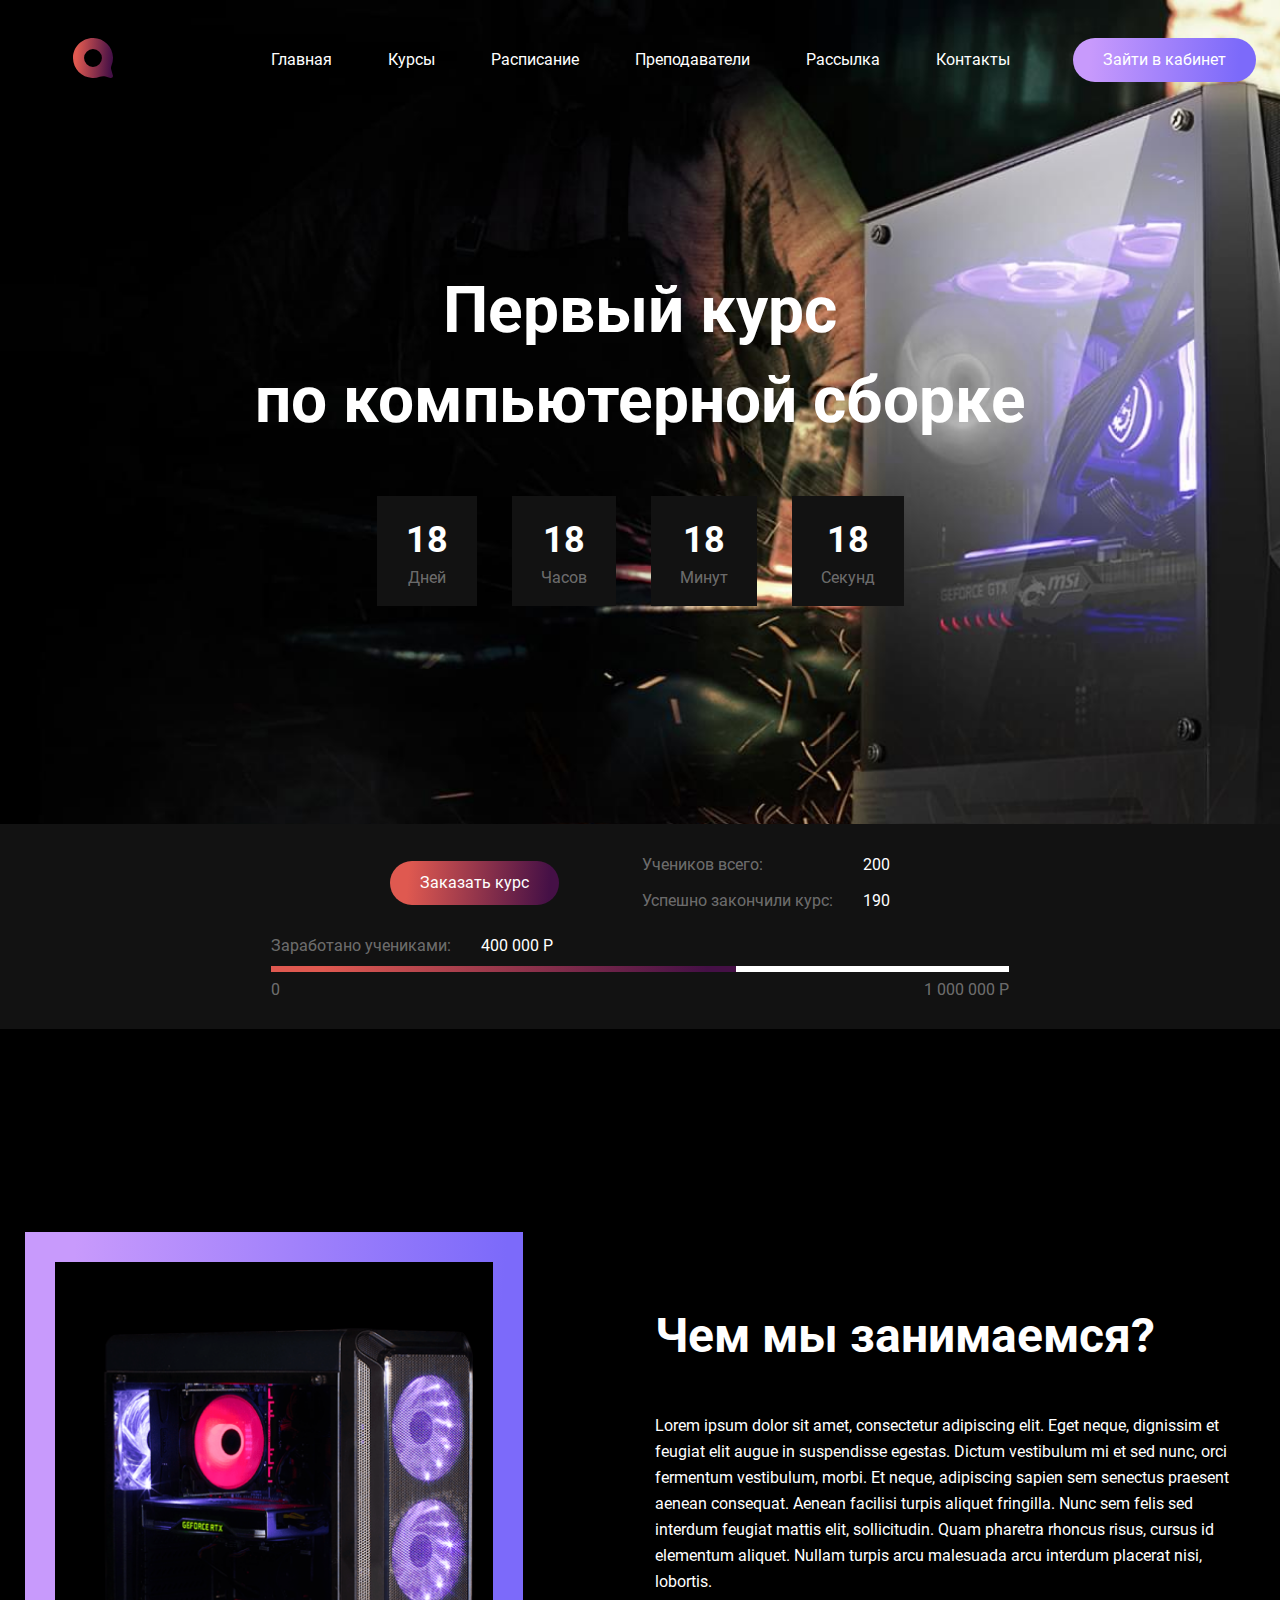
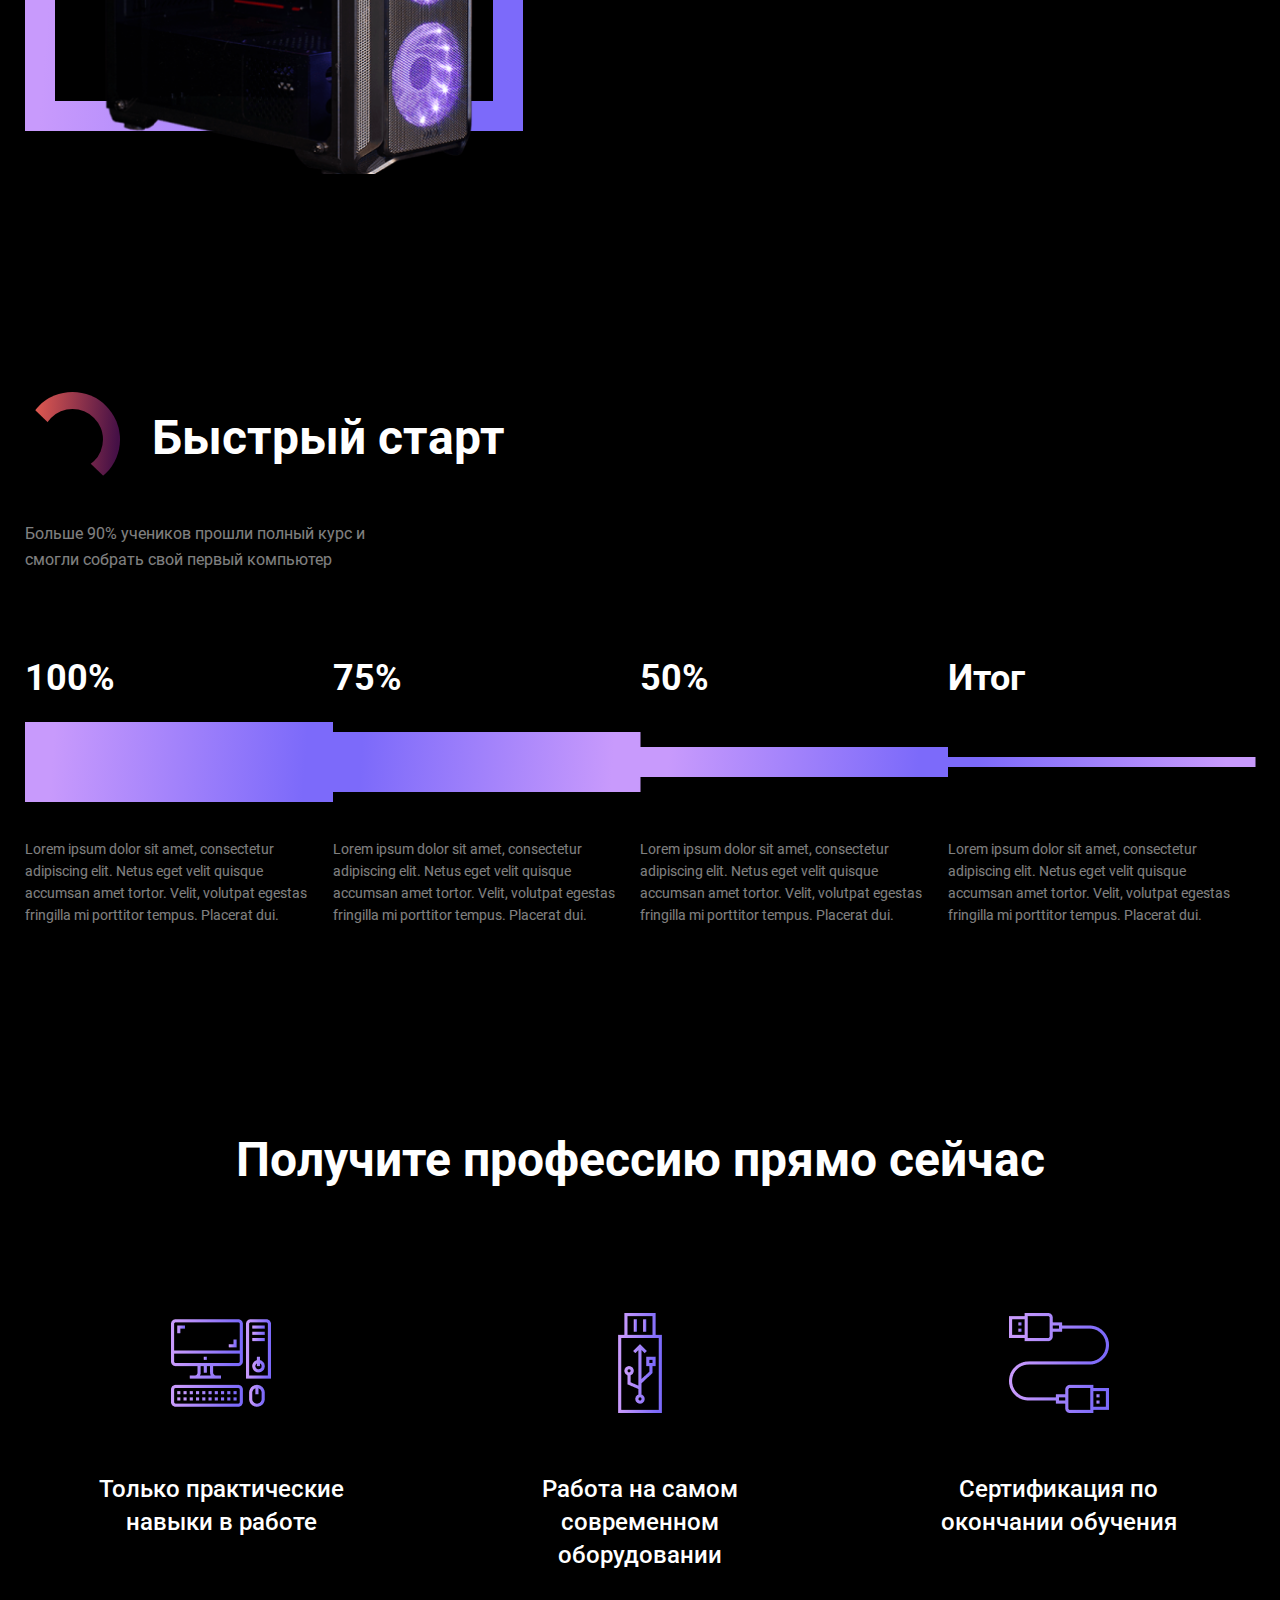
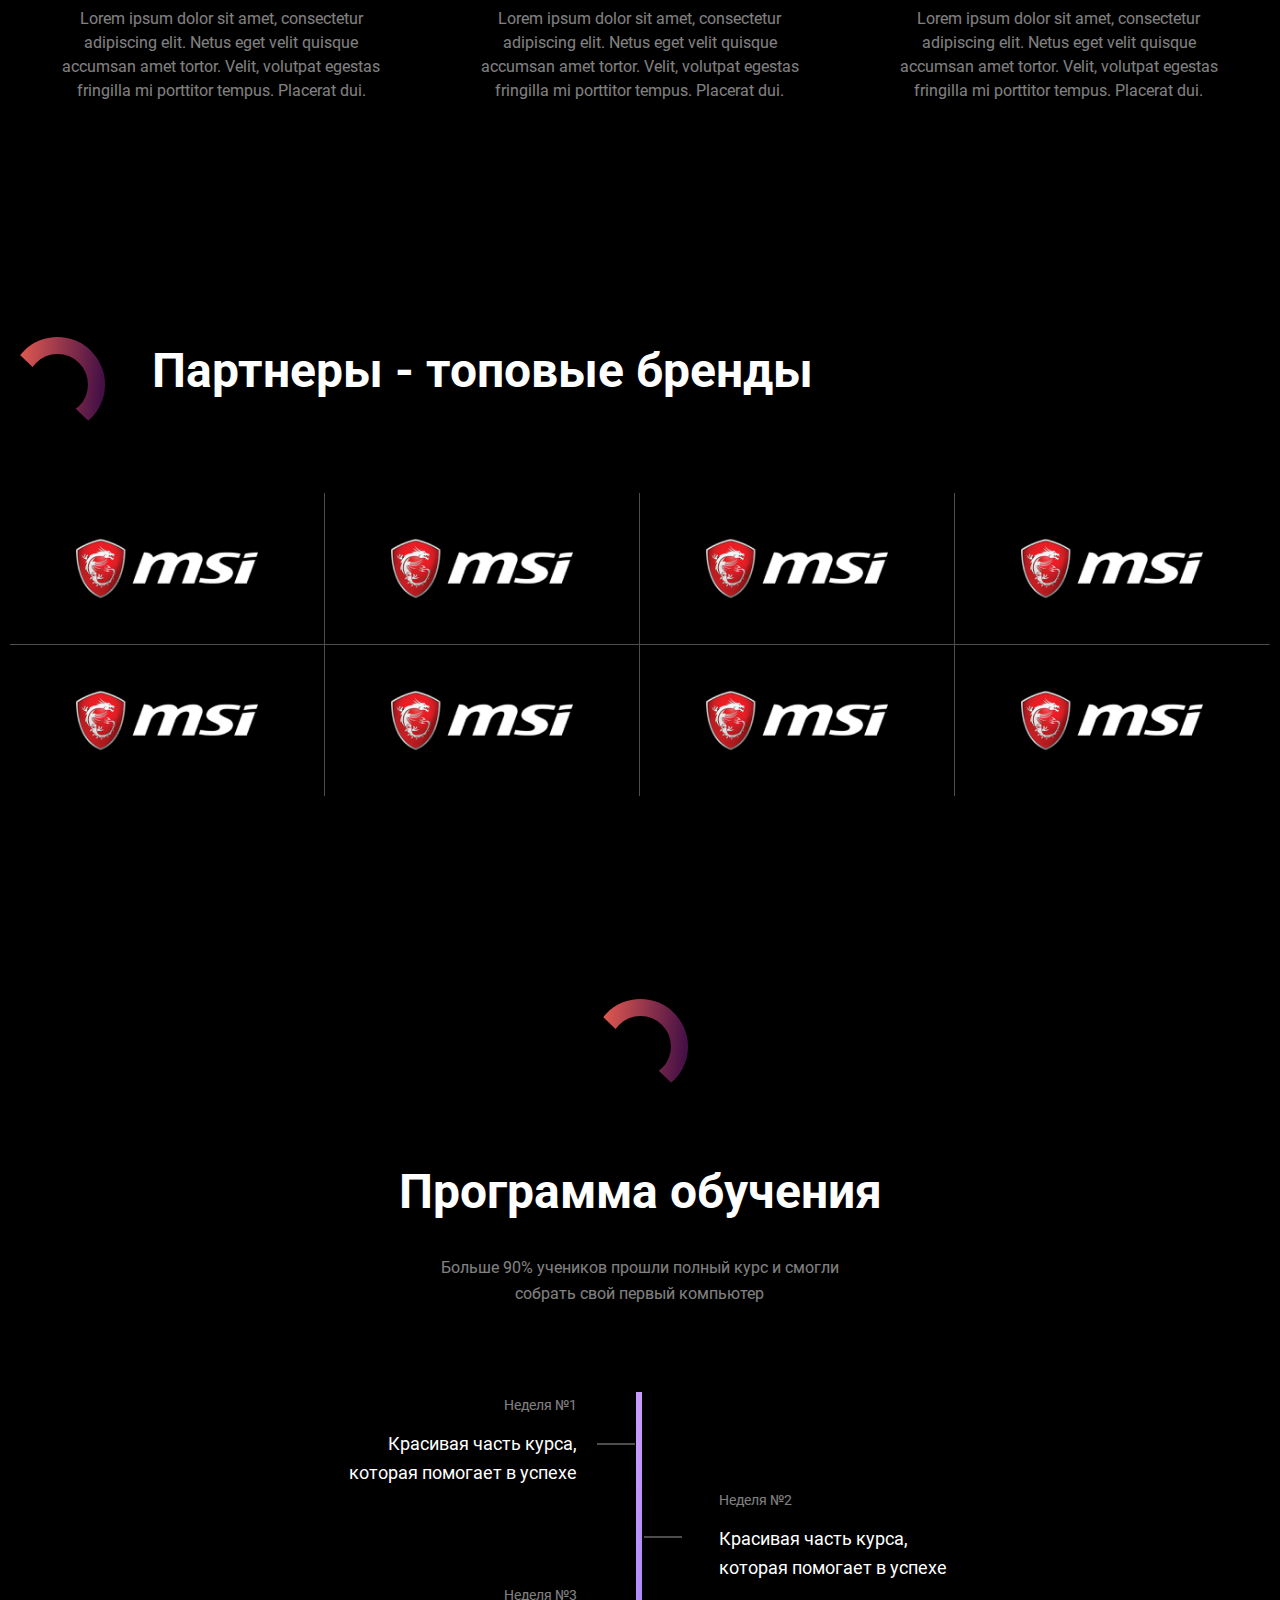
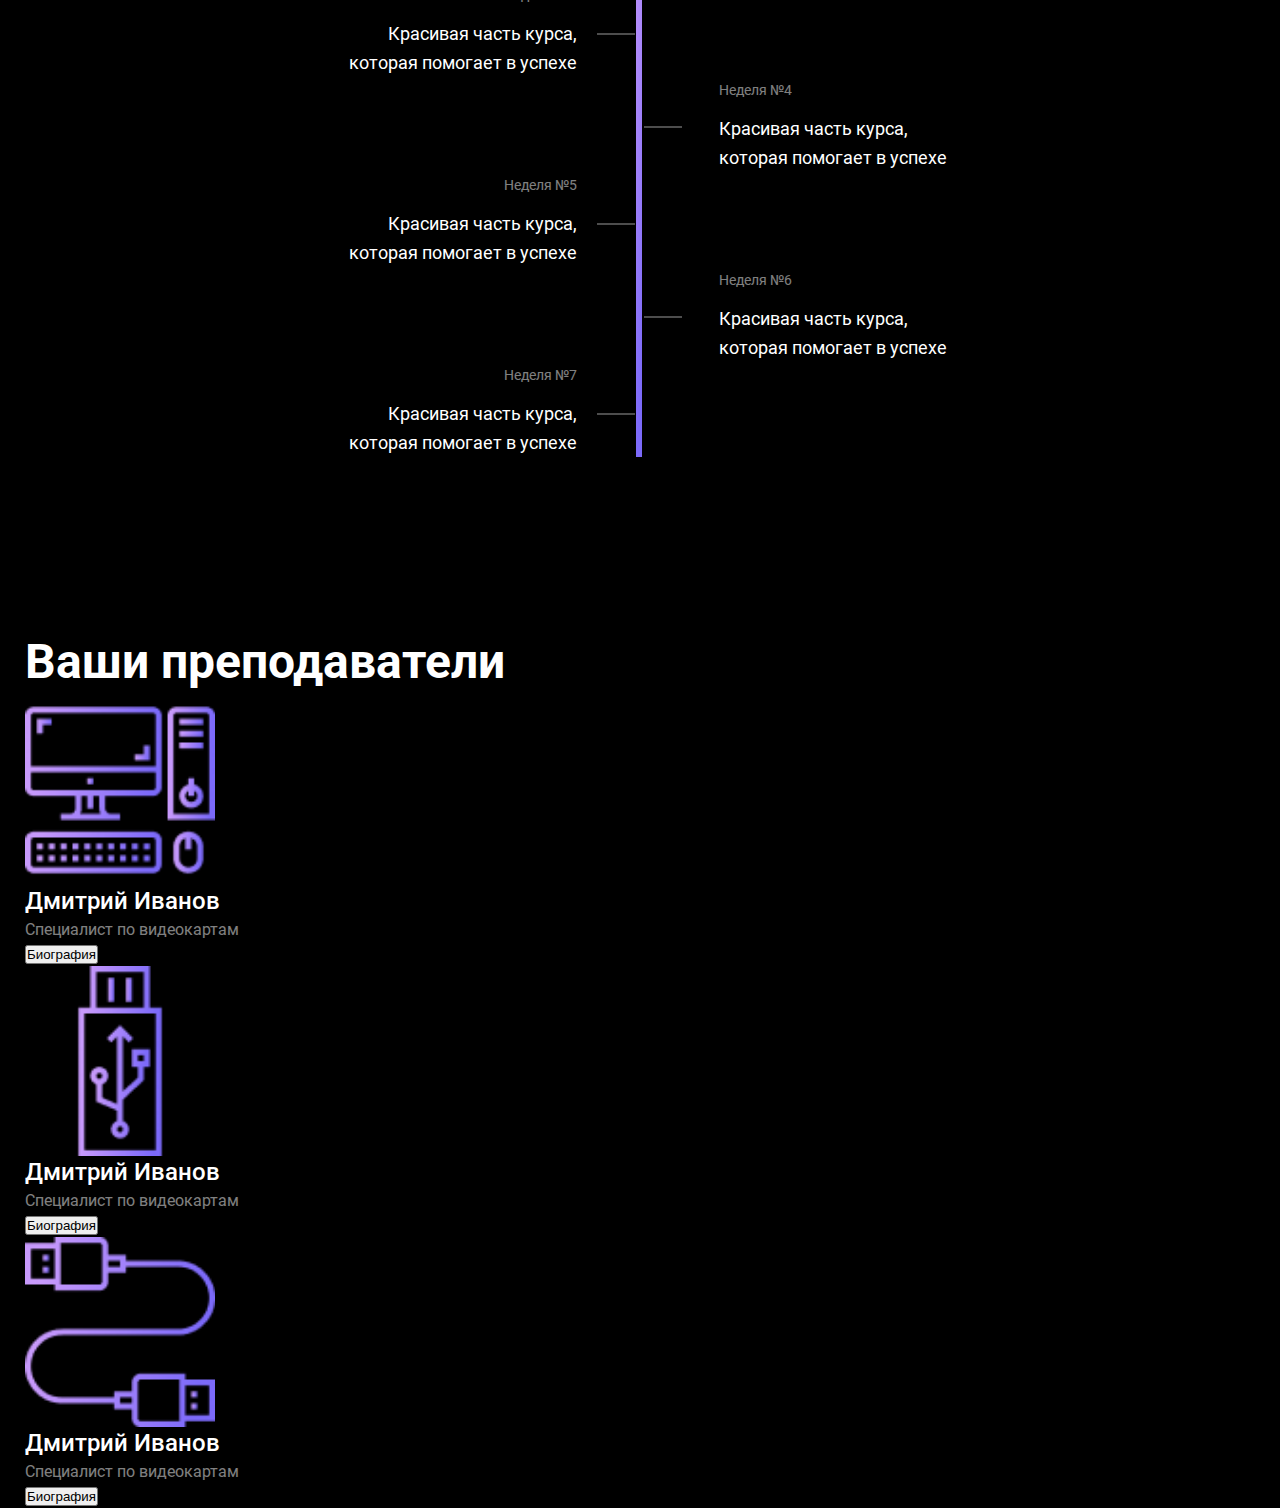
==== docs/index.html @ 4dfddf81 "training" ====
<!DOCTYPE html>
<html lang="ru">
  <head>
    <meta charset="UTF-8" />
    <meta name="viewport" content="width=device-width, initial-scale=1.0" />
    <title>Document</title>
    <link rel="preconnect" href="https://fonts.googleapis.com" />
    <link rel="preconnect" href="https://fonts.gstatic.com" crossorigin />
    <link
      href="https://fonts.googleapis.com/css2?family=Roboto:wght@400;500;700&display=swap"
      rel="stylesheet"
    />
    <link rel="stylesheet" href="css/main.css" />
  </head>

  <body class="body js-body">
    <section class="section">
      <!-- <img class="pp" src="img/desktop.jpg" alt=""> -->
      <style>
        .pp{
          position: absolute;
          top: 0;
          left: 50%;
          z-index: 999;
          transform: translateX(-50%);
          opacity: .6;
          pointer-events: none;
        }
      </style>
      <header class="header">
        <div class="header__container container">
          <div class="header__top">
            <a href="#" class="header__logo logo">
              <img
                width="40"
                height="40"
                src="img/logo-header.svg"
                alt="logo"
                class="logo__img"
              />
            </a>
            <nav class="nav header__nav js-nav">
              <ul class="nav__list nav__list--column">
                <li class="nav__item">
                  <a href="#" class="nav__link">Главная</a>
                </li>
                <li class="nav__item">
                  <a href="#" class="nav__link">Курсы</a>
                </li>
                <li class="nav__item">
                  <a href="#" class="nav__link">Расписание</a>
                </li>
                <li class="nav__item">
                  <a href="#" class="nav__link">Преподаватели</a>
                </li>
                <li class="nav__item">
                  <a href="#" class="nav__link">Рассылка</a>
                </li>
                <li class="nav__item">
                  <a href="#" class="nav__link">Контакты</a>
                </li>
              </ul>
            </nav>
            <button type="button" class="button__top-btn btn btn--primary btn--medium">Зайти в кабинет</button>

            <button type="button" aria-label="close" class="burger header__burger js-burger">
              <span class="burger__line"></span>
              <span class="burger__line"></span>
              <span class="burger__line"></span>
            </button>
          </div>
          <div class="header__hero">
            <h1 class="header__h1 h1 h1--reponsive">Первый курс</br> по компьютерной сборке</h1>
            <div class="header__timer timer">
              <div class="timer__item">
                <div class="timer__number">18</div>
                <div class="timer__time">Дней</div>
              </div>
              <div class="timer__item">
                <div class="timer__number">18</div>
                <div class="timer__time">Часов</div>
              </div>
              <div class="timer__item">
                <div class="timer__number">18</div>
                <div class="timer__time">Минут</div>
              </div>
              <div class="timer__item">
                <div class="timer__number">18</div>
                <div class="timer__time">Секунд</div>
              </div>
            </div>
          </div>
        </div>
        <div class="header__bottom">
          <div class="header__bottom-container container">
            <button type="button" class="header__bottom-btn btn btn--brand btn--medium">Заказать курс</button>
            <div class="header__desc-list">
              <div class="header__desc-item desc">
                Учеников всего:
                <div class="header__desc-num desc">200</div>
              </div>
              <div class="header__desc-item desc">
                Успешно закончили курс:
                <div class="header__desc-num desc">190</div>
              </div>
            </div>
            <div class="header__progress progress">
              <div class="header__desc-item header__desc-item--progress desc">
                Заработано учениками:
                <div class="header__desc-num desc">400 000 Р</div>
              </div>
              <div class="progress__line">
                <div style="width: 63%;" class="progress__line-active"></div>
              </div>
              <div class="header__desc-list header__desc-list--row">
                <div class="header__desc-item desc">0</div>
                <div class="header__desc-item desc">1 000 000 Р</div>
              </div>
            </div>
          </div>
        </div>
      </header>
      <section class="doing">
        <div class="doing__container container">
          <div class="doing__right frame">
            <img width="446" height="446" src="img/block.png" alt="block" class="doing__img"/>
          </div>
          <div class="doing__left">
            <h2 class="doing__h2 h2 h2--reponsive">
              Чем мы занимаемся?
            </h2>
            <p class="doing__desc desc">
              Lorem ipsum dolor sit amet, consectetur adipiscing elit. Eget neque, dignissim et feugiat elit augue in suspendisse egestas. Dictum vestibulum mi et sed nunc, orci fermentum vestibulum, morbi. Et neque, adipiscing sapien sem senectus praesent aenean consequat. Aenean facilisi turpis aliquet fringilla. Nunc sem felis sed interdum feugiat mattis elit, sollicitudin. Quam pharetra rhoncus risus, cursus id elementum aliquet. Nullam turpis arcu malesuada arcu interdum placerat nisi, lobortis. 
            </p>
          </div>
        </div>
      </section>
    
      <section class="result">
        <div class="result__container container">
          <div class="result__top">
            <div class="result__fast">
              <div class="result__round loading">
                <div class="loading__line-active"></div>
              </div>
              <h2 class="result__h2 h2 h2--reponsive">Быстрый старт</h2>
            </div>
            <p class="result__text desc desc--transparent">Больше 90% учеников прошли полный курс и смогли собрать свой первый компьютер</p>
          </div>
          <div class="result__bottom">
            <div class="result__numbers">
              <div class="result__number">100%</div>
              <div class="result__number">75%</div>
              <div class="result__number">50%</div>
              <div class="result__number">Итог</div>
            </div>
            <div class="result__lines ">
              <div class="result__line graph"></div>
              <div class="result__line graph graph--lg"></div>
              <div class="result__line graph graph--md"></div>
              <div class="result__line graph graph--sm"></div>
            </div>
            <div class="result__descs">
              <div class="result__desc desc--sm-fz">Lorem ipsum dolor sit amet, consectetur adipiscing elit. Netus eget velit quisque accumsan amet tortor. Velit, volutpat egestas fringilla mi porttitor tempus. Placerat dui.</div>
              <div class="result__desc desc--sm-fz">Lorem ipsum dolor sit amet, consectetur adipiscing elit. Netus eget velit quisque accumsan amet tortor. Velit, volutpat egestas fringilla mi porttitor tempus. Placerat dui.</div>
              <div class="result__desc desc--sm-fz">Lorem ipsum dolor sit amet, consectetur adipiscing elit. Netus eget velit quisque accumsan amet tortor. Velit, volutpat egestas fringilla mi porttitor tempus. Placerat dui.</div>
              <div class="result__desc desc--sm-fz">Lorem ipsum dolor sit amet, consectetur adipiscing elit. Netus eget velit quisque accumsan amet tortor. Velit, volutpat egestas fringilla mi porttitor tempus. Placerat dui.</div>
            </div>
          </div>
        </div>
      </section> 
      <section class="profession">
        <div class="profession__container container">
          <h2 class="profession__h2 h2  h2--reponsive"> Получите профессию прямо сейчас</h2>
          <div class="profession__info">
            <div class="profession__item">
              <div class="profession__icon"><img width="100" height="100" src="img/computer.png" alt="computer" class="profession__img"></div>
              <div class="profession__subtitle subtitle">Только практические
                навыки в работе</div>
              <p class="profession__descr descr desc--transparent">Lorem ipsum dolor sit amet, consectetur adipiscing elit. Netus eget velit quisque accumsan amet tortor. Velit, volutpat egestas fringilla mi porttitor tempus. Placerat dui.</p>
            </div>
            <div class="profession__item">
              <div class="profession__icon"><img width="100" height="100" src="img/flash-card.png" alt="flash-card" class="profession__img"></div>
              <div class="profession__subtitle subtitle">Работа на самом
                современном оборудовании</div>
              <p class="profession__descr descr desc--transparent">Lorem ipsum dolor sit amet, consectetur adipiscing elit. Netus eget velit quisque accumsan amet tortor. Velit, volutpat egestas fringilla mi porttitor tempus. Placerat dui.</p>
            </div>
            <div class="profession__item">
              <div class="profession__icon"><img width="100" height="100" src="img/usb.png" alt="usb" class="profession__img"></div>
              <div class="profession__subtitle subtitle">Сертификация
                по окончании обучения</div>
              <p class="profession__descr descr desc--transparent">Lorem ipsum dolor sit amet, consectetur adipiscing elit. Netus eget velit quisque accumsan amet tortor. Velit, volutpat egestas fringilla mi porttitor tempus. Placerat dui.</p>
            </div>
          </div>
        </div>
      </section>
      <section class="partners">
        <div class="partners__container container">
          <div class="partners__top">
            <div class="partners__round loading">
              <div class="loading__line-active"></div>
            </div>
            <h2 class="partners__h2 h2 h2--reponsive">Партнеры - топовые бренды</h2>
          </div>
          <ol class="partners__list">
            <li class="partners__item">
              <a href="#"><img width="198" height="93" src="img/partner.png" alt="partner" class="partners__img"></a>
            </li>
            <li class="partners__item">
              <a href="#"><img width="198" height="93" src="img/partner.png" alt="partner" class="partners__img"></a>
            </li>
            <li class="partners__item">
              <a href="#"><img width="198" height="93" src="img/partner.png" alt="partner" class="partners__img"></a>
            </li>
            <li class="partners__item">
              <a href="#"><img width="198" height="93" src="img/partner.png" alt="partner" class="partners__img"></a>
            </li>
            <li class="partners__item">
              <a href="#"><img width="198" height="93" src="img/partner.png" alt="partner" class="partners__img"></a>
            </li>
            <li class="partners__item">
              <a href="#"><img width="198" height="93" src="img/partner.png" alt="partner" class="partners__img"></a>
            </li>
            <li class="partners__item">
              <a href="#"><img width="198" height="93" src="img/partner.png" alt="partner" class="partners__img"></a>
            </li>
            <li class="partners__item">
              <a href="#"><img width="198" height="93" src="img/partner.png" alt="partner" class="partners__img"></a>
            </li>
          </ol>
        </div>
      </section>
      <section class="training">
        <div class="training__container container">
          <div class="training__top">
            <div class="result__round loading">
              <div class="loading__line-active"></div>
            </div>
            <h2 class="training__h2 h2 h2--reponsive">Программа обучения</h2>
            <p class="training__desc desc desc--transparent">Больше 90% учеников прошли полный курс и смогли собрать свой первый компьютер</p>
          </div>
          <ul class="training__list">
            <li class="training__item">
              <div class="training__info">
                <h3 class="training__week desc--sm-fz">Неделя №1</h3>
                <p  class="training__text desc--lg-fz">Красивая часть курса, которая помогает в успехе</p>
              </div>
            </li>
            <li class="training__item">
              <div class="training__info">
                <h3 class="training__week desc--sm-fz">Неделя №2</h3>
                <p  class="training__text desc--lg-fz">Красивая часть курса, которая помогает в успехе</p>
              </div>
            </li>
            <li class="training__item">
              <div class="training__info">
                <h3 class="training__week desc--sm-fz">Неделя №3</h3>
                <p  class="training__text desc--lg-fz">Красивая часть курса, которая помогает в успехе</p>
              </div>
            </li>
            <li class="training__item">
              <div class="training__info">
                <h3 class="training__week desc--sm-fz">Неделя №4</h3>
                <p  class="training__text desc--lg-fz">Красивая часть курса, которая помогает в успехе</p>
              </div>
            </li>
            <li class="training__item">
              <div class="training__info">
                <h3 class="training__week desc--sm-fz">Неделя №5</h3>
                <p  class="training__text desc--lg-fz">Красивая часть курса, которая помогает в успехе</p>
              </div>
            </li>
            <li class="training__item">
              <div class="training__info">
                <h3 class="training__week desc--sm-fz">Неделя №6</h3>
                <p  class="training__text desc--lg-fz ">Красивая часть курса, которая помогает в успехе</p>
              </div>
            </li>
            <li class="training__item">
              <div class="training__info">
                <h3 class="training__week desc--sm-fz">Неделя №7</h3>
                <p  class="training__text desc--lg-fz">Красивая часть курса, которая помогает в успехе</p>
              </div>
            </li>
          </ul>
        </div>
      </section>
      <section class="teachers">
        <div class="teachers__container container">
          <h2 class="teachers__h2 h2  h2--reponsive"> Ваши преподаватели</h2>
          <div class="teachers__info">
            <div class="teachers__item">
              <div class="teachers__icon"><img width="190" height="190" src="img/computer.png" alt="computer" class="teachers__img"></div>
              <div class="teachers__subtitle subtitle">Дмитрий Иванов</div>
              <p class="teachers__descr descr desc--transparent">Специалист по видеокартам</p>
                <button class="teachers__button">Биография</button>
            </div>
            <div class="teachers__item">
              <div class="teachers__icon"><img width="190" height="190" src="img/flash-card.png" alt="flash-card" class="teachers__img"></div>
              <div class="teachers__subtitle subtitle">Дмитрий Иванов</div>
              <p class="teachers__descr descr desc--transparent">Специалист по видеокартам</p>
              <button class="teachers__button">Биография</button>
            </div>
            <div class="teachers__item">
              <div class="teachers__icon"><img width="190" height="190" src="img/usb.png" alt="usb" class="teachers__img"></div>
              <div class="teachers__subtitle subtitle">Дмитрий Иванов</div>
              <p class="teachers__descr descr desc--transparent">Специалист по видеокартам</p>
              <button class="teachers__button">Биография</button>
            </div>
          </div>
        </div>
      </section>
    </section> 
    <script>
        const body = document.querySelector('.js-body');
        const nav = document.querySelector('.js-nav');
        const burger = document.querySelector('.js-burger');

        burger.addEventListener('click', ()=>{  
          burger.classList.toggle('burger--active');
          nav.classList.toggle('header__nav--active');
          body.classList.toggle('body--lock');
        });
      </script>
  </body>
</html>
---- docs/css/main.css ----
*{margin:0;padding:0;box-sizing:border-box}img{vertical-align:top}@font-face{font-family:Roboto;src:url(../fonts/Roboto/Roboto-Regular.ttf) format("truetype")}body{font:400 16px/24px Roboto,Arial,Helvetica,sans-serif;color:#fff;background-color:#000}a{color:#fff;text-decoration:none}.body__lock{overflow:hidden}.body--lock{position:fixed;overflow-y:hidden;top:0;right:0;left:0;bottom:0}.container{max-width:1348px;margin-left:auto;margin-right:auto;padding-left:25px;padding-right:25px}.header__logo{flex-shrink:0;text-decoration:none;position:absolute;top:38px;left:73px;z-index:1}.header{background:url(../img/background.jpg) center center/cover no-repeat;position:relative}.header__container{padding-top:43px;padding-bottom:48px;background-color:none}@media (max-width:1200px){.header__logo{left:24px;top:48px}.header:before{content:"";position:absolute;top:0;left:0;bottom:0;right:0;background-color:#000;z-index:-1;opacity:.3}.header__container{padding-bottom:130px}}@media (max-width:768px){.header__logo{top:30px}.header__container{padding-top:30px;padding-bottom:80px}}@media (max-width:576px){.container{padding-left:16px;padding-right:16px}.header__logo{top:16px;left:16px}.header__container{padding-top:16px}.header__top{margin-bottom:30px}}@media (max-width:1200px){.header__nav{position:fixed;top:0;left:0;right:0;bottom:0;background-color:#161616;z-index:2;transition:transform .2s;transform:translateX(-100%);pointer-events:none;opacity:0;display:flex;align-items:center;justify-content:center;padding-top:110px;overflow-y:auto}.header__nav--active{transform:translateX(0);opacity:1;pointer-events:auto}}.header__top{display:flex;justify-content:space-between;align-items:center}.header__h1{margin-top:189px;margin-bottom:50px;width:60%}@media (max-width:1300px){.header__h1{flex-wrap:wrap;justify-content:center;width:100%;text-align:center}}@media (max-width:1200px){.header__h1{margin-top:73px}}@media (max-width:768px){.header__nav{padding-top:0}.header__h1{width:100%;text-align:center;margin-top:165px}.header__bottom{opacity:.9}}@media (max-width:576px){.header__h1{margin-top:73px;margin-bottom:30px}}.header__bottom{background-color:#121212}.header__bottom-container{display:flex;align-items:center;padding-top:23px;padding-bottom:21px}@media (max-width:1300px){.header__bottom-container{flex-wrap:wrap;justify-content:center;width:100%;text-align:center}}.header__bottom-btn{margin-right:83px}@media (max-width:768px){.header__bottom-container{justify-content:center;padding-top:30px;padding-bottom:30px;flex-direction:column;align-items:flex-start}.header__bottom-btn{margin:0 auto 15px}}.header__desc-item{display:flex;justify-content:space-between;color:rgba(255,255,255,.4);padding-top:5px;padding-bottom:5px}.header__desc-num{margin-left:30px;color:#fff}.header__progress{width:60%;padding-left:80px}@media (max-width:768px){.header__progress{width:70%}}@media (max-width:576px){.header__progress{width:100%}}.header__desc-item--progress{display:flex;justify-content:flex-start;padding-top:14px;padding-bottom:7px}.header__desc-list--row{display:flex;justify-content:space-between;margin-right:0}.header__burger{display:none;z-index:3;position:relative}@media (max-width:1200px){.header__burger{display:block}}.burger{width:25px;height:25px;background-color:transparent;border:0;cursor:pointer;position:relative}.burger__line{position:absolute;width:24px;height:2px;background-color:#fff;top:50%;margin-top:-1px;left:0;transition:transform .2s,opacity .2s}.burger__line:first-child{transform:translateY(-8px)}.burger__line:last-child{transform:translateY(8px)}.burger--active .burger__line:first-child{transform:translateY(0) rotate(45deg)}.burger--active .burger__line:nth-child(2){opacity:0}.burger--active .burger__line:last-child{transform:translateY(0) rotate(-45deg)}.nav{flex-grow:1}.nav__list{display:flex;justify-content:center;list-style-type:none;margin-left:110px}@media (max-width:1300px){.header__progress{padding-left:0}.nav__list{margin-left:0}}.nav__link{padding-left:28px;padding-right:28px;font:400 16px/34px Roboto,Arial,Helvetica,sans-serif;color:#fff;display:block;position:relative}.nav__link:after{content:" ";position:absolute;left:0;bottom:0;right:0;height:2px;background-color:red;transform:scaleX(0);transform-origin:center center;transition:transform .2s ease-in}.nav__link:hover:after{transform:scaleX(1);transform-origin:center center}@media (max-width:1200px){.nav__link{font:400 26px/34px Roboto,Arial,Helvetica,sans-serif}.nav__list--column{display:flex;flex-direction:column;align-items:center}.nav__list--column .nav__link{padding-top:20px;padding-bottom:20px}}.button__top-btn{z-index:3;flex-shrink:0;position:absolute;top:38px;right:72px}@media (max-width:1400px){.button__top-btn{right:24px}}@media (max-width:1200px){.button__top-btn{position:relative;margin-left:auto;margin-right:auto;right:0;top:0;left:25px}}.timer{display:grid;grid-template-columns:repeat(4,1fr);grid-gap:35px;max-width:527px;margin-bottom:170px}@media (max-width:1300px){.timer{margin:0 auto 170px}}@media (max-width:1024px){.timer{margin-bottom:0}}@media (max-width:820px){.timer{margin:0 auto}}@media (max-width:768px){.timer{max-width:476px;grid-gap:20px}}.timer__item{padding:17px 29px;background-color:#121212;text-align:center}@media (max-width:576px){.nav__list--column .nav__link{margin-bottom:21px;padding:0}.timer{max-width:330px;grid-gap:8px}.timer__item{padding:10px}}.timer__number{font:700 36px/54px Roboto,Arial,Helvetica,sans-serif}@media (max-width:768px){.timer__number{font:700 26px/39px Roboto,Arial,Helvetica,sans-serif}.doing__right{max-width:400px}}.timer__time{font:400 16px/22px Roboto,Arial,Helvetica,sans-serif;color:rgba(255,255,255,.4)}.progress__line{height:6px;position:relative;background-color:#fff}.progress__line-active{position:absolute;top:0;left:0;bottom:0;background:linear-gradient(94.78deg,#df5950 11.19%,#451046 93.72%)}.doing__container{padding-top:203px;padding-bottom:193px;display:grid;grid-template-columns:repeat(2,1fr);grid-gap:30px}@media (max-width:1024px){.doing__container{grid-template-columns:repeat(1,1fr);padding-top:30px;padding-bottom:60px}.doing__right{order:1;margin:0 auto}}.doing__img{width:auto;object-fit:cover;position:absolute;top:96px;left:38px;display:block;z-index:1}@media (max-width:576px){.doing__container{padding-bottom:40px}.doing__img{max-width:100%;height:auto;left:0}}.doing__left{margin-top:70px}@media (max-width:1024px){.doing__left{order:-1;margin-top:30px;margin-bottom:50px}}.doing__h2{margin-bottom:44px}.doing__desc{margin-right:15px}@media (max-width:1200px){.doing__img{top:60px}.doing__h2{text-align:center;margin-bottom:20px}.doing__desc{text-align:center;margin-right:0}}.result__container{padding-top:68px;padding-bottom:200px}.result__fast{margin-bottom:34px;display:flex}@media (max-width:1024px){.result__container{padding-top:20px;padding-bottom:80px}.result__fast{justify-content:center;margin-bottom:20px}}.result__h2{padding-left:32px;padding-top:12px}.result__text{width:31%;margin-bottom:80px}@media (max-width:1024px){.result__text{text-align:center;width:100%}}.result__bottom{display:flex;flex-direction:column}.result__numbers{display:flex}@media (max-width:768px){.result__container{padding-bottom:60px}.result__text{margin-bottom:40px}.result__bottom{flex-direction:row;justify-content:center}.result__numbers{flex-direction:column;justify-content:space-between;text-align:end}}.result__number{font:700 36px/50px Roboto,Arial,Helvetica,sans-serif;color:#fff;padding-bottom:19px;width:100%}.result__lines{display:flex;align-items:center;flex-grow:1}.result__descs{display:flex}@media (max-width:768px){.result__number{font:700 26px/40px Roboto,Arial,Helvetica,sans-serif;padding-right:9px;padding-bottom:0;height:255px}.result__lines{flex-direction:column;flex-grow:0}.result__descs{flex-direction:column;justify-content:space-between}}.result__desc{padding-top:36px;padding-right:15px;width:100%}@media (max-width:768px){.result__desc{padding-top:0;padding-left:20px;height:255px}}.btn{border-radius:50px;padding:10px 30px;cursor:pointer;display:inline-block;vertical-align:top;border:none;color:#fff;font:400 16px/24px Roboto,Arial,Helvetica,sans-serif;transition:opacity .2s;z-index:1}.btn._disabled,.btn[disabled]{background:#ccc;pointer-events:none}.btn:hover{opacity:.8}.btn._active,.btn:active{opacity:1}.btn:focus-visible{box-shadow:0 0 0 2px #0ff}.btn--primary{background:linear-gradient(94.26deg,#c89afc 9.51%,#7c6afa 90.23%)}.btn--brand{background:linear-gradient(94.78deg,#df5950 11.19%,#451046 93.72%)}.h1{font:700 64px/90px Roboto,Arial,Helvetica,sans-serif}@media (max-width:768px){.h1--reponsive{font:700 54px/80px Roboto,Arial,Helvetica,sans-serif}}@media (max-width:576px){.h1--reponsive{font:700 30px/45px Roboto,Arial,Helvetica,sans-serif}}.h2{font:700 48px/67px Roboto,Arial,Helvetica,sans-serif}@media (max-width:768px){.h2--reponsive{font:700 38px/53px Roboto,Arial,Helvetica,sans-serif}}@media (max-width:576px){.h2--reponsive{font:700 28px/43px Roboto,Arial,Helvetica,sans-serif}}.desc{font:400 16px/26px Roboto,Arial,Helvetica,sans-serif}.desc--transparent{color:#fff;opacity:.5}.desc--sm-fz{font:400 14px/22px Roboto,Arial,Helvetica,sans-serif;color:#fff;opacity:.5}.desc--lg-fz{font:400 18px/29px Roboto,Arial,Helvetica,sans-serif}.frame:after,.frame:before{content:" ";position:absolute;top:0;right:0;bottom:0;left:0}.frame{width:83%;height:499px;position:relative;display:flow-root}@media (max-width:1024px){.frame{width:53%}}@media (max-width:820px){.frame{width:68%}}.frame:before{background:linear-gradient(94.26deg,#c89afc 9.51%,#7c6afa 90.23%)}.frame:after{background-color:#000;margin:30px}.graph{background:linear-gradient(94.26deg,#c89afc 9.51%,#7c6afa 90.23%);height:80px;flex-grow:1;width:100%}@media (max-width:768px){.desc--lg-fz{font:400 16px/26px Roboto,Arial,Helvetica,sans-serif}.frame{width:100%}.graph{width:40px;height:250px;transform:scale(-1);background:linear-gradient(185deg,#c89afc 9.51%,#7c6afa 90.23%);flex-grow:0}}.graph--lg{transform:scale(-1);height:60px}@media (max-width:768px){.graph--lg{width:30px;height:255px;transform:scale(1)}}.graph--md{height:30px}@media (max-width:768px){.graph--md{width:10px;height:255px;transform:scale(-1)}}.graph--sm{transform:scale(-1);height:10px}@media (max-width:768px){.graph--sm{width:5px;height:255px;transform:scale(1)}}.loading:after,.loading:before{content:" ";position:absolute;top:0;right:0;bottom:0;left:0}.loading{width:95px;height:95px;position:relative}.loading:before{border-radius:50%;background:linear-gradient(94.78deg,#df5950 11.19%,#451046 93.72%)}.loading:after{background-color:#000;margin:17px;border-radius:50%}.loading__line-active:after,.loading__line-active:before{content:" ";position:absolute;top:0;right:0;bottom:0;left:0}.loading__line-active{width:46px;height:125px;background-color:#000;transform:rotate(314deg)}.profession__container{padding-bottom:234px;padding-left:53px;padding-right:53px}.profession__h2{text-align:center;margin-bottom:120px}@media (max-width:1024px){.profession__container{padding-left:25px;padding-right:25px;padding-bottom:80px}.profession__h2{margin-bottom:80px}}@media (max-width:768px){.profession__container{padding-bottom:60px}.profession__h2{margin-bottom:60px}}@media (max-width:576px){.profession__container{padding-left:16px;padding-right:16px}.profession__h2{margin-bottom:40px}}.profession__info{display:grid;grid-template-columns:repeat(3,1fr);grid-gap:82px}@media (max-width:1024px){.profession__info{grid-template-columns:repeat(1,1fr);width:50%;margin:0 auto;grid-gap:50px}}.profession__item{max-width:432px}@media (max-width:768px){.profession__item{margin:0 auto}}.profession__icon{margin-bottom:60px}@media (max-width:768px){.profession__icon{margin-bottom:40px}}@media (max-width:576px){.profession__info{width:100%}.profession__icon{margin-bottom:30px}}.profession__img{display:block;margin:0 auto}.profession__subtitle{text-align:center;padding:0 17px;margin-bottom:35px}@media (max-width:1364px){.profession__subtitle{height:99px}}@media (max-width:768px){.profession__subtitle{margin-bottom:25px;height:77px}}.profession__descr{text-align:center}.subtitle{font:500 24px/33px Roboto,Arial,Helvetica,sans-serif}@media (max-width:576px){.profession__subtitle{margin-bottom:10px}.subtitle{font:500 20px/27px Roboto,Arial,Helvetica,sans-serif}}.partners__container{padding-right:10px;padding-left:10px;padding-bottom:153px}.partners__top{display:flex}@media (max-width:1024px){.partners__container{padding-right:16px;padding-left:16px;padding-bottom:80px}.partners__top{justify-content:center}}.partners__h2{text-align:center;margin-bottom:89px;padding-left:47px}@media (max-width:768px){.partners__container{padding-bottom:60px}.partners__h2{margin-bottom:60px;padding-left:0}}.partners__list{display:grid;grid-template-columns:repeat(4,1fr);list-style:none}.partners__item{padding:29px 66px;list-style:none}@media (max-width:576px){.partners__h2{margin-bottom:40px}.partners__item{padding:10px}}.partners__item:nth-child(-n+4){border-bottom:1px solid rgba(255,255,255,.3)}.partners__item:nth-child(-n+8){border-right:1px solid rgba(255,255,255,.3)}.partners__item:nth-child(4),.partners__item:nth-child(8){border-right:1px solid rgba(18,18,18,0)}.partners__img{display:block;width:100%;object-fit:contain}.training__container{padding-top:50px;padding-bottom:171px}.training__top{display:flex;flex-direction:column;align-items:center}.training__h2{margin-top:64px;margin-bottom:30px}.training__desc{margin-bottom:85px;width:33%;text-align:center}@media (max-width:1024px){.partners__list{grid-template-columns:repeat(2,1fr)}.partners__item:nth-child(2),.partners__item:nth-child(6){border-right:1px solid rgba(18,18,18,0)}.partners__item:nth-child(5),.partners__item:nth-child(6){border-bottom:1px solid rgba(255,255,255,.3)}.training__container{padding-top:0;padding-bottom:80px}.training__h2{margin-top:40px}.training__desc{margin-bottom:50px}}@media (max-width:768px){.training__h2{margin-top:20px}.training__desc{width:100%;margin-bottom:30px}}.training__list{position:relative;margin:0 auto;max-width:620px;list-style-type:none}.training__list:after{content:" ";position:absolute;left:51%;top:0;bottom:0;width:6px;margin-left:-10px;background:linear-gradient(94.26deg,#c89afc 9.51%,#7c6afa 90.23%)}.training__info{width:50%;text-align:right;display:flex;flex-direction:column;align-items:flex-end;padding-right:63px}.training__week{padding-top:2px}.training__text{position:relative;padding-top:13px}.training__text:after{content:" ";height:2px;width:38px;background-color:rgba(255,255,255,.3);position:absolute;right:-58px;top:27px}.training__item:nth-child(even) .training__info{padding-right:0;text-align:left;margin-left:auto;align-items:flex-start;padding-left:79px}@media (max-width:576px){.training__info{padding-right:37px}.training__text:after{right:-32px;width:26px}.training__item:nth-child(even) .training__info{padding-left:37px}}.training__item:nth-child(even) .training__text:after{right:auto;left:-75px;top:25px}@media (max-width:576px){.training__item:nth-child(even) .training__text:after{left:-36px}}
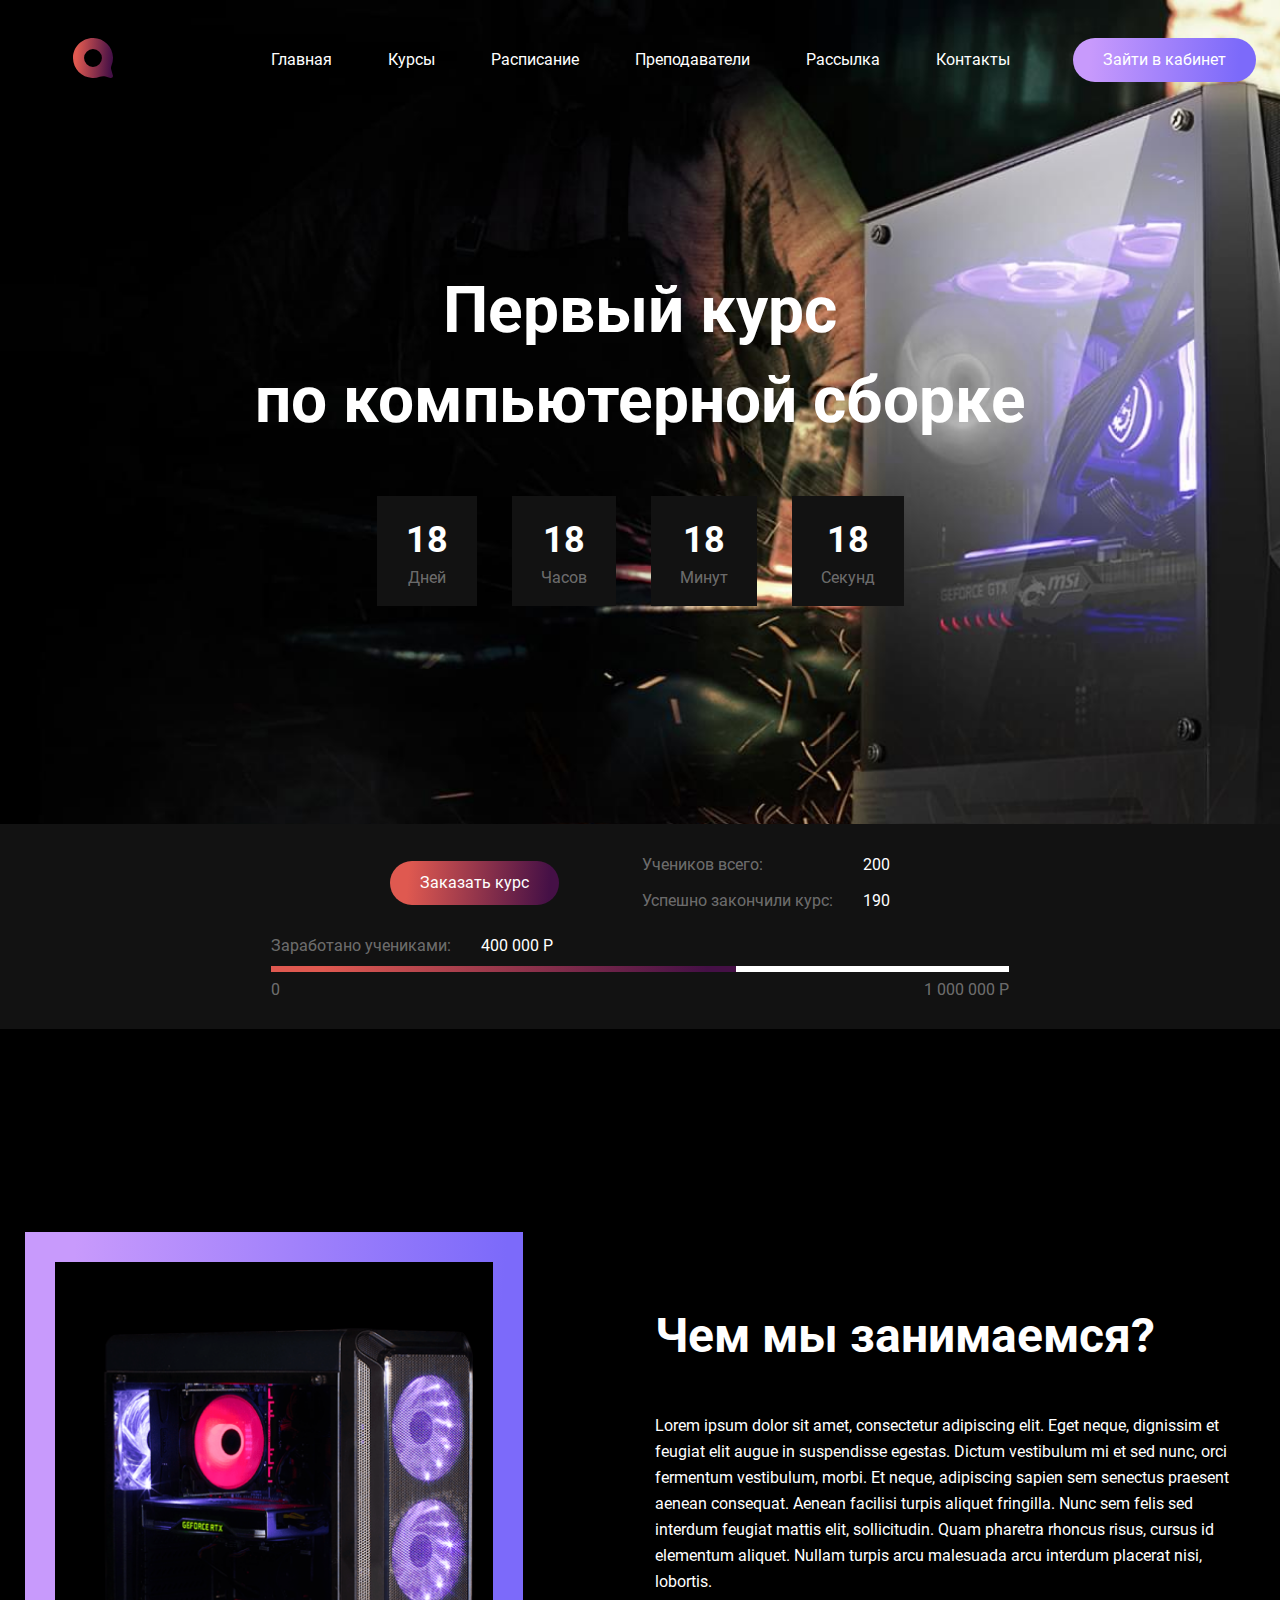
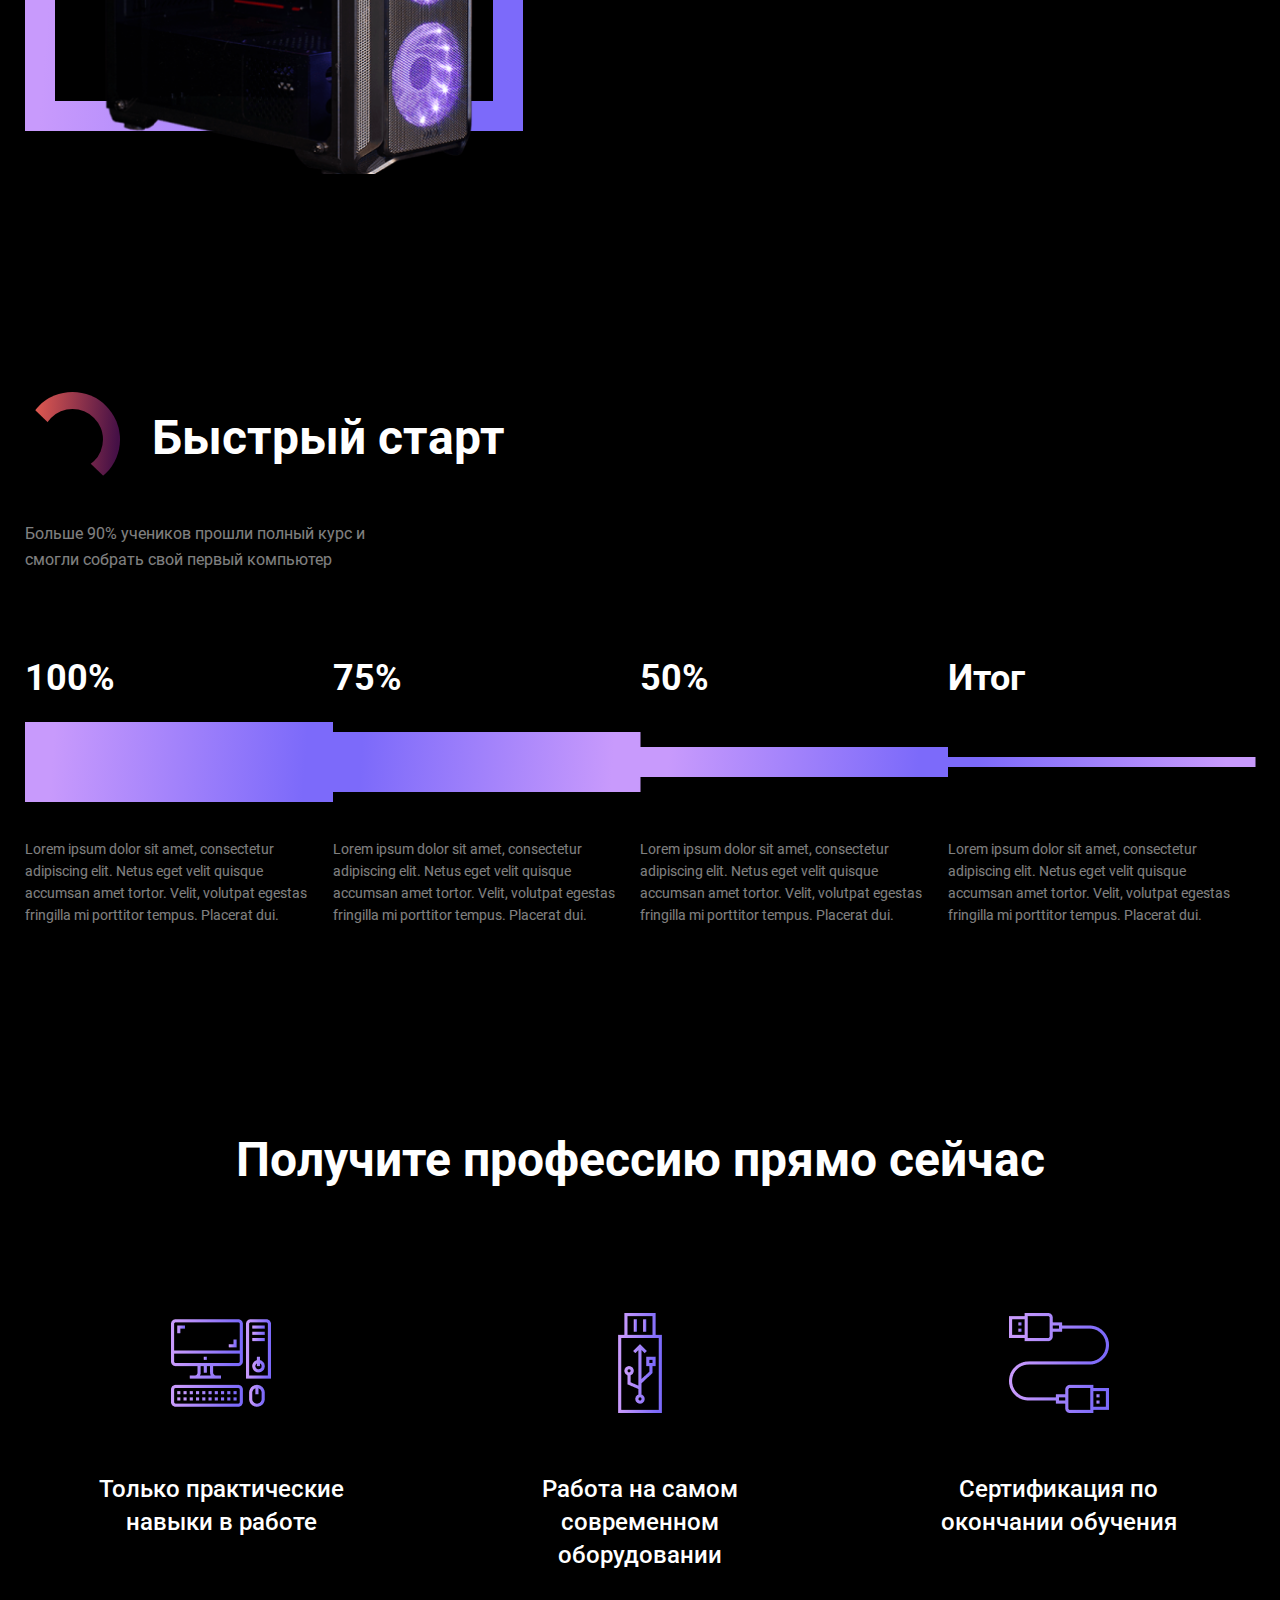
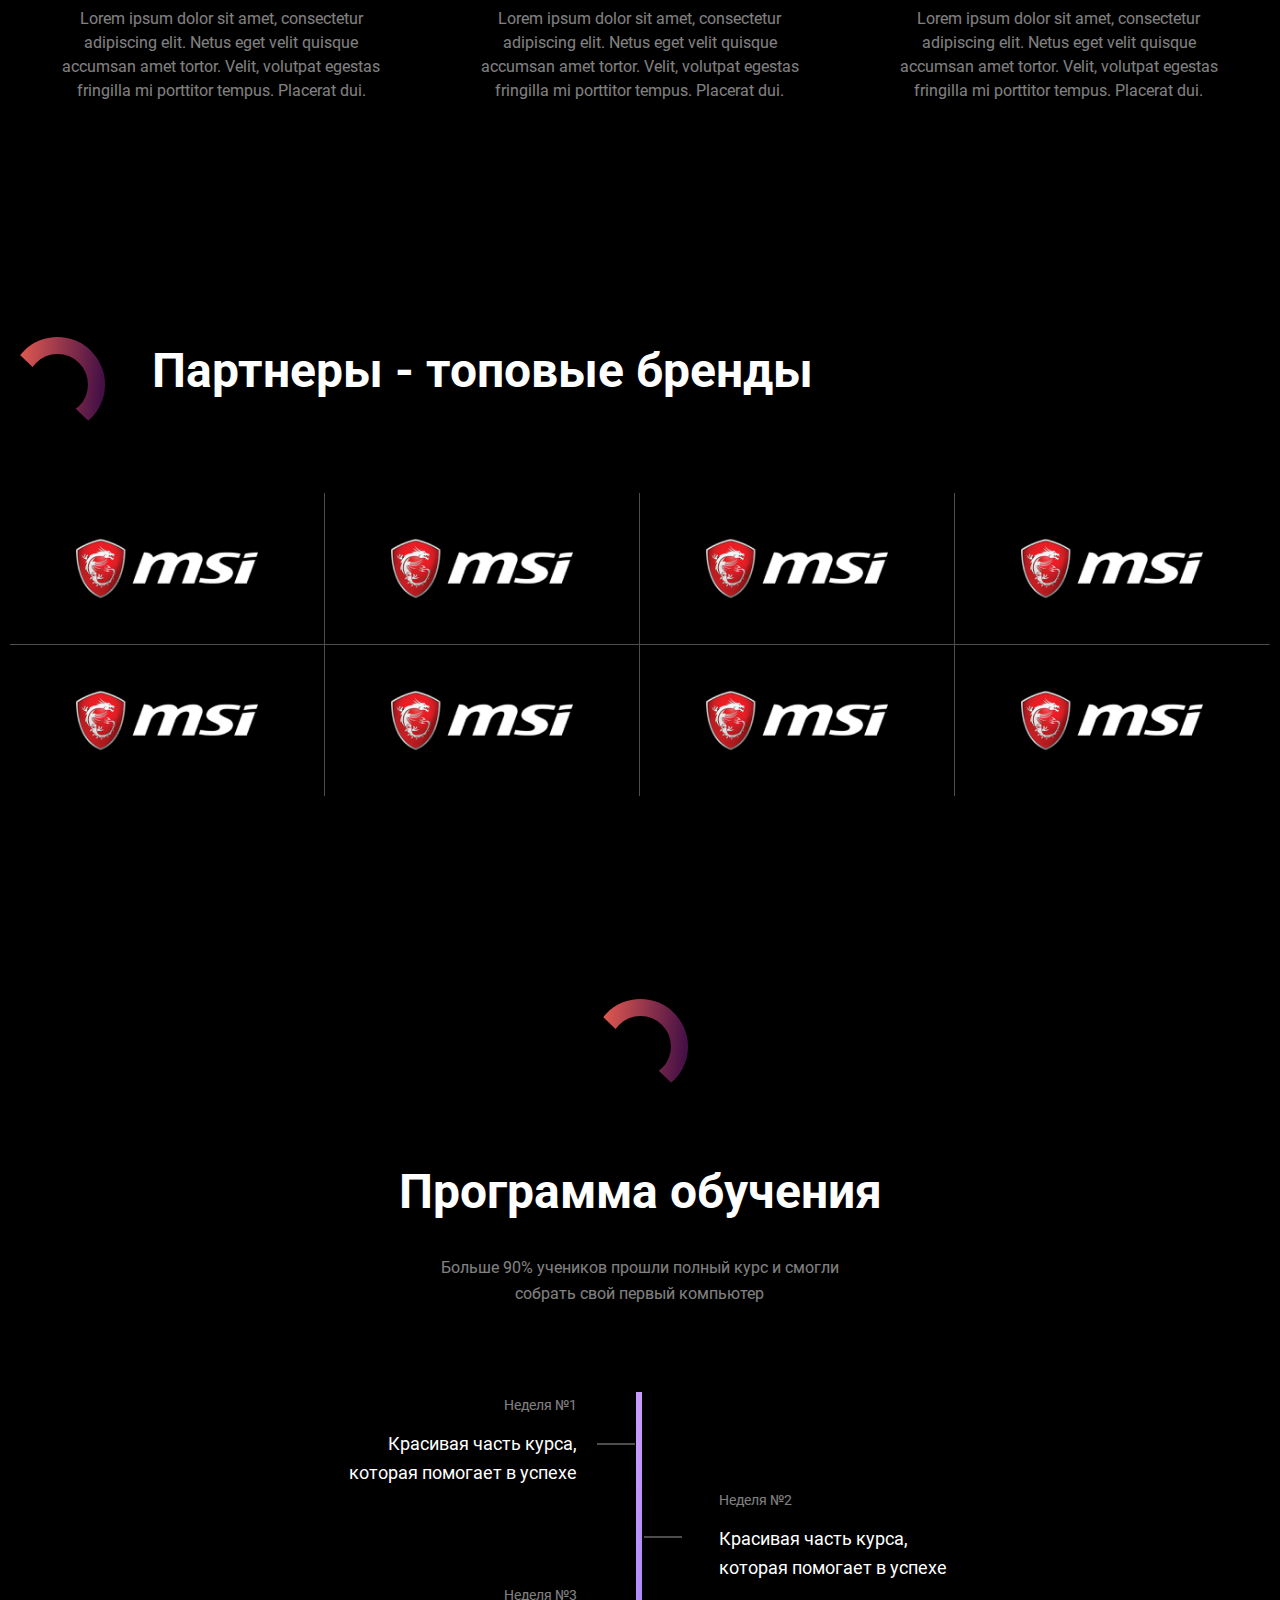
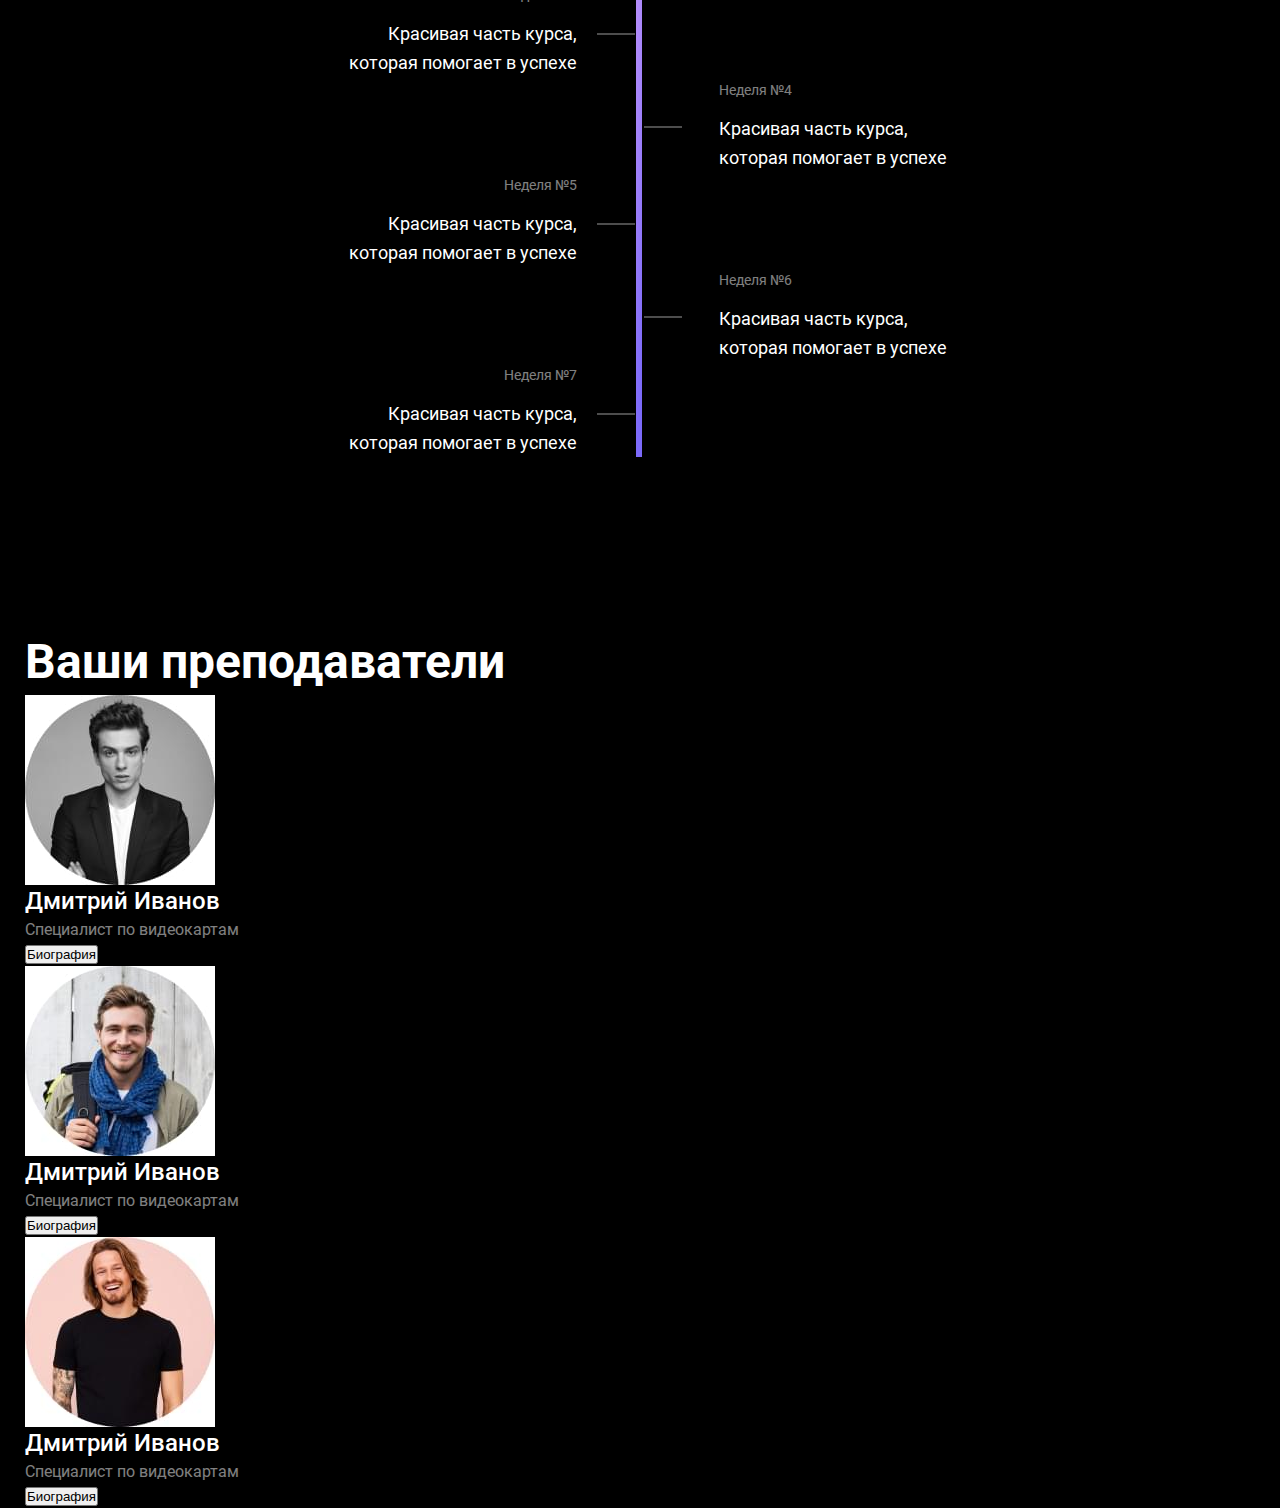
==== commit 584ab239: "teachers" ====
--- a/docs/index.html
+++ b/docs/index.html
@@ -174,19 +174,19 @@
           <h2 class="profession__h2 h2  h2--reponsive"> Получите профессию прямо сейчас</h2>
           <div class="profession__info">
             <div class="profession__item">
-              <div class="profession__icon"><img width="100" height="100" src="img/computer.png" alt="computer" class="profession__img"></div>
+              <div class="profession__icon"><img width="100" height="100" src="img/computer.png" alt="computer" class="profession__img"/></div>
               <div class="profession__subtitle subtitle">Только практические
                 навыки в работе</div>
               <p class="profession__descr descr desc--transparent">Lorem ipsum dolor sit amet, consectetur adipiscing elit. Netus eget velit quisque accumsan amet tortor. Velit, volutpat egestas fringilla mi porttitor tempus. Placerat dui.</p>
             </div>
             <div class="profession__item">
-              <div class="profession__icon"><img width="100" height="100" src="img/flash-card.png" alt="flash-card" class="profession__img"></div>
+              <div class="profession__icon"><img width="100" height="100" src="img/flash-card.png" alt="flash-card" class="profession__img"/></div>
               <div class="profession__subtitle subtitle">Работа на самом
                 современном оборудовании</div>
               <p class="profession__descr descr desc--transparent">Lorem ipsum dolor sit amet, consectetur adipiscing elit. Netus eget velit quisque accumsan amet tortor. Velit, volutpat egestas fringilla mi porttitor tempus. Placerat dui.</p>
             </div>
             <div class="profession__item">
-              <div class="profession__icon"><img width="100" height="100" src="img/usb.png" alt="usb" class="profession__img"></div>
+              <div class="profession__icon"><img width="100" height="100" src="img/usb.png" alt="usb" class="profession__img"/></div>
               <div class="profession__subtitle subtitle">Сертификация
                 по окончании обучения</div>
               <p class="profession__descr descr desc--transparent">Lorem ipsum dolor sit amet, consectetur adipiscing elit. Netus eget velit quisque accumsan amet tortor. Velit, volutpat egestas fringilla mi porttitor tempus. Placerat dui.</p>
@@ -204,28 +204,28 @@
           </div>
           <ol class="partners__list">
             <li class="partners__item">
-              <a href="#"><img width="198" height="93" src="img/partner.png" alt="partner" class="partners__img"></a>
-            </li>
-            <li class="partners__item">
-              <a href="#"><img width="198" height="93" src="img/partner.png" alt="partner" class="partners__img"></a>
-            </li>
-            <li class="partners__item">
-              <a href="#"><img width="198" height="93" src="img/partner.png" alt="partner" class="partners__img"></a>
-            </li>
-            <li class="partners__item">
-              <a href="#"><img width="198" height="93" src="img/partner.png" alt="partner" class="partners__img"></a>
-            </li>
-            <li class="partners__item">
-              <a href="#"><img width="198" height="93" src="img/partner.png" alt="partner" class="partners__img"></a>
-            </li>
-            <li class="partners__item">
-              <a href="#"><img width="198" height="93" src="img/partner.png" alt="partner" class="partners__img"></a>
-            </li>
-            <li class="partners__item">
-              <a href="#"><img width="198" height="93" src="img/partner.png" alt="partner" class="partners__img"></a>
-            </li>
-            <li class="partners__item">
-              <a href="#"><img width="198" height="93" src="img/partner.png" alt="partner" class="partners__img"></a>
+              <a href="#"><img width="198" height="93" src="img/partner.png" alt="partner" class="partners__img"/></a>
+            </li>
+            <li class="partners__item">
+              <a href="#"><img width="198" height="93" src="img/partner.png" alt="partner" class="partners__img"/></a>
+            </li>
+            <li class="partners__item">
+              <a href="#"><img width="198" height="93" src="img/partner.png" alt="partner" class="partners__img"/></a>
+            </li>
+            <li class="partners__item">
+              <a href="#"><img width="198" height="93" src="img/partner.png" alt="partner" class="partners__img"/></a>
+            </li>
+            <li class="partners__item">
+              <a href="#"><img width="198" height="93" src="img/partner.png" alt="partner" class="partners__img"/></a>
+            </li>
+            <li class="partners__item">
+              <a href="#"><img width="198" height="93" src="img/partner.png" alt="partner" class="partners__img"/></a>
+            </li>
+            <li class="partners__item">
+              <a href="#"><img width="198" height="93" src="img/partner.png" alt="partner" class="partners__img"/></a>
+            </li>
+            <li class="partners__item">
+              <a href="#"><img width="198" height="93" src="img/partner.png" alt="partner" class="partners__img"/></a>
             </li>
           </ol>
         </div>
@@ -290,22 +290,22 @@
           <h2 class="teachers__h2 h2  h2--reponsive"> Ваши преподаватели</h2>
           <div class="teachers__info">
             <div class="teachers__item">
-              <div class="teachers__icon"><img width="190" height="190" src="img/computer.png" alt="computer" class="teachers__img"></div>
+              <div class="teachers__icon"><img width="190" height="190" src="img/teacher-right.jpg" alt="teacher" class="teachers__img"/></div>
               <div class="teachers__subtitle subtitle">Дмитрий Иванов</div>
               <p class="teachers__descr descr desc--transparent">Специалист по видеокартам</p>
-                <button class="teachers__button">Биография</button>
+                <button type="button" class="teachers__button">Биография</button>
             </div>
             <div class="teachers__item">
-              <div class="teachers__icon"><img width="190" height="190" src="img/flash-card.png" alt="flash-card" class="teachers__img"></div>
+              <div class="teachers__icon"><img width="190" height="190" src="img/teacher-center.jpg" alt="teacher" class="teachers__img"/></div>
               <div class="teachers__subtitle subtitle">Дмитрий Иванов</div>
               <p class="teachers__descr descr desc--transparent">Специалист по видеокартам</p>
-              <button class="teachers__button">Биография</button>
+              <button type="button" class="teachers__button">Биография</button>
             </div>
             <div class="teachers__item">
-              <div class="teachers__icon"><img width="190" height="190" src="img/usb.png" alt="usb" class="teachers__img"></div>
+              <div class="teachers__icon"><img width="190" height="190" src="img/teacher-left.jpg" alt="teacher" class="teachers__img"/></div>
               <div class="teachers__subtitle subtitle">Дмитрий Иванов</div>
               <p class="teachers__descr descr desc--transparent">Специалист по видеокартам</p>
-              <button class="teachers__button">Биография</button>
+              <button type="button" class="teachers__button">Биография</button>
             </div>
           </div>
         </div>
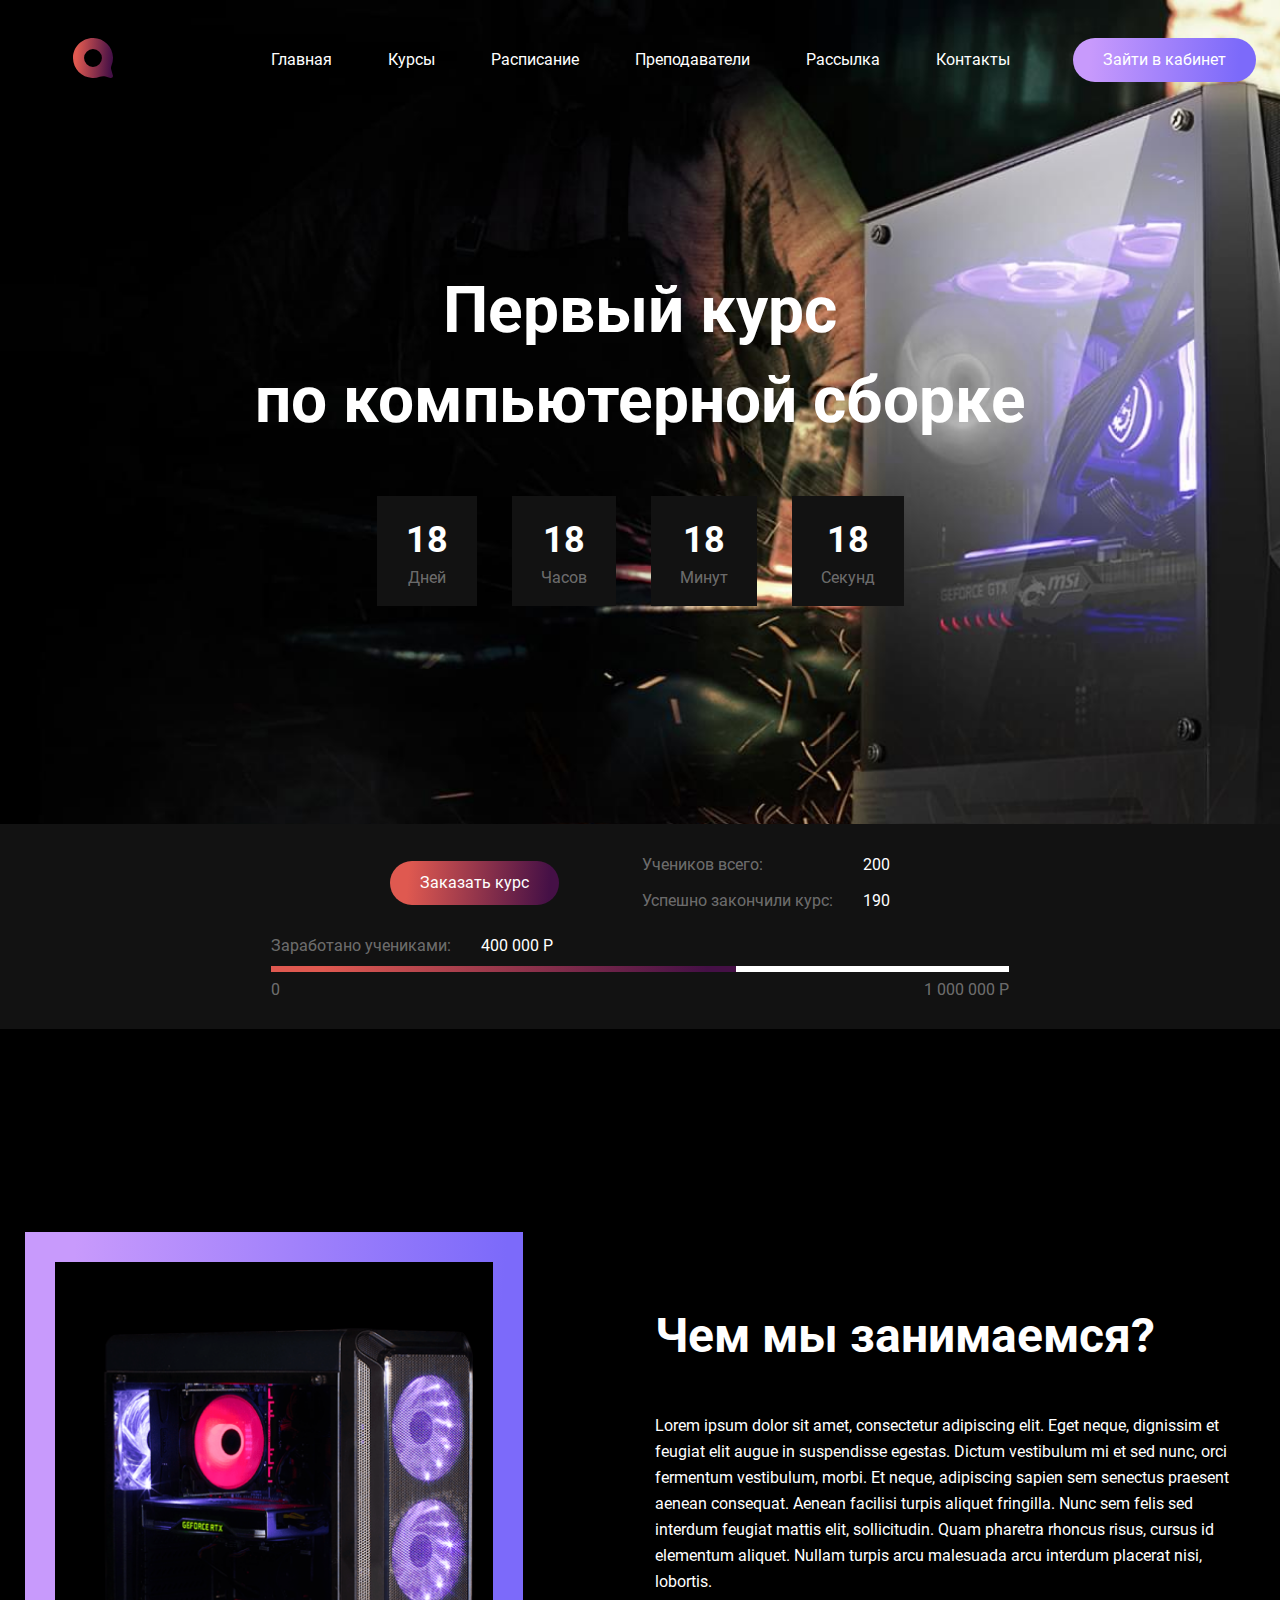
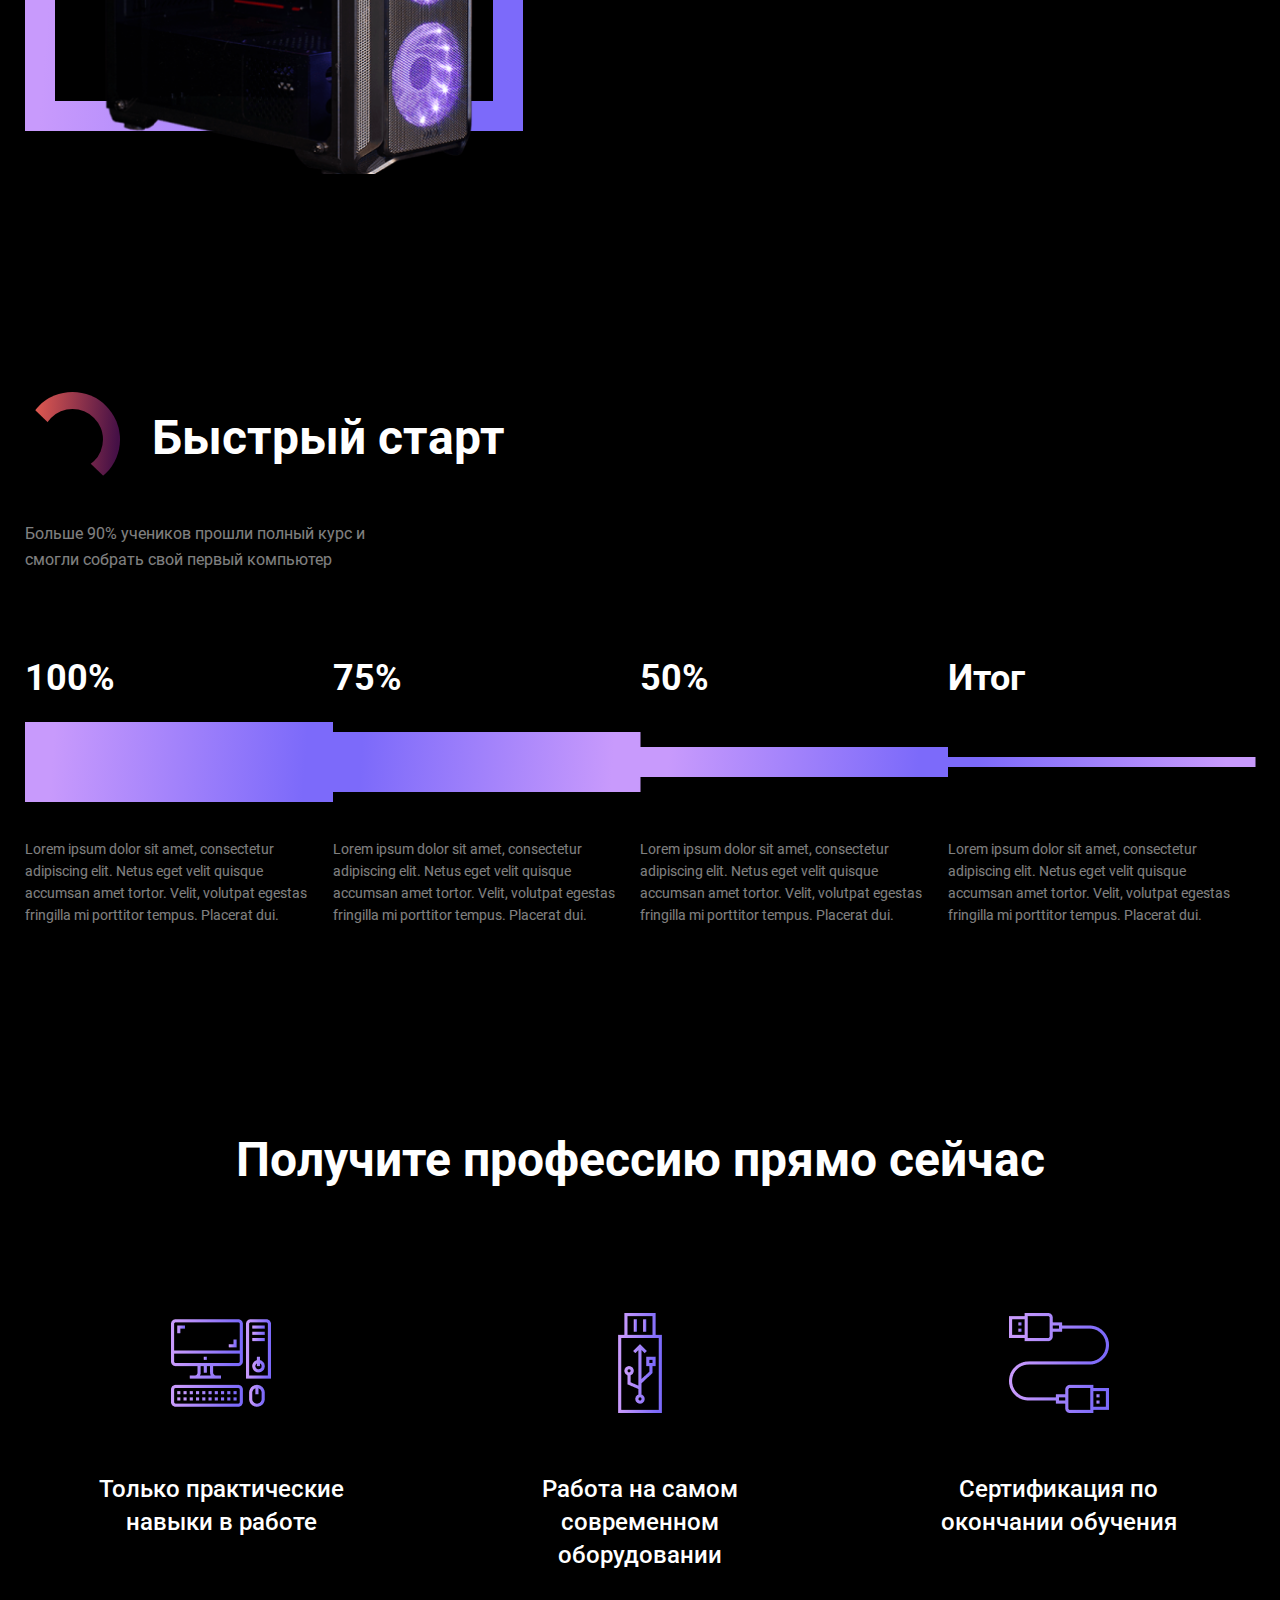
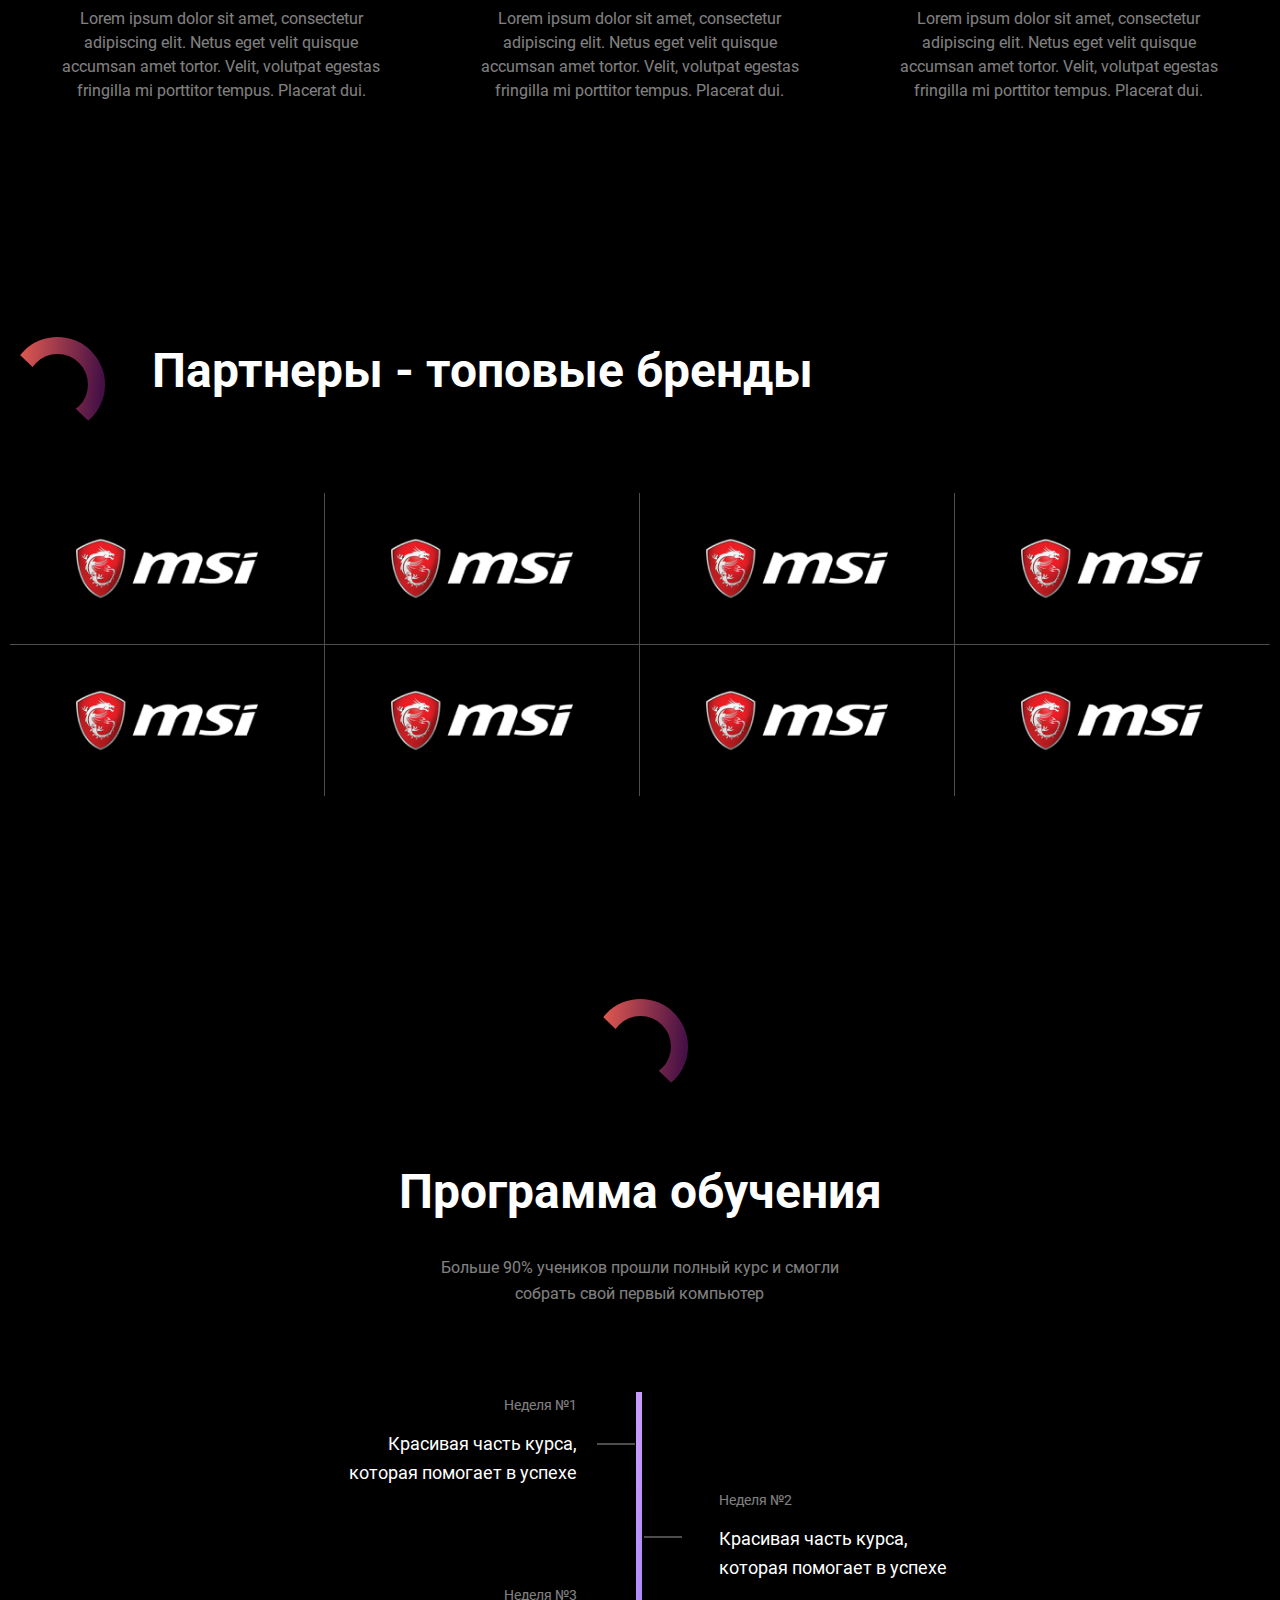
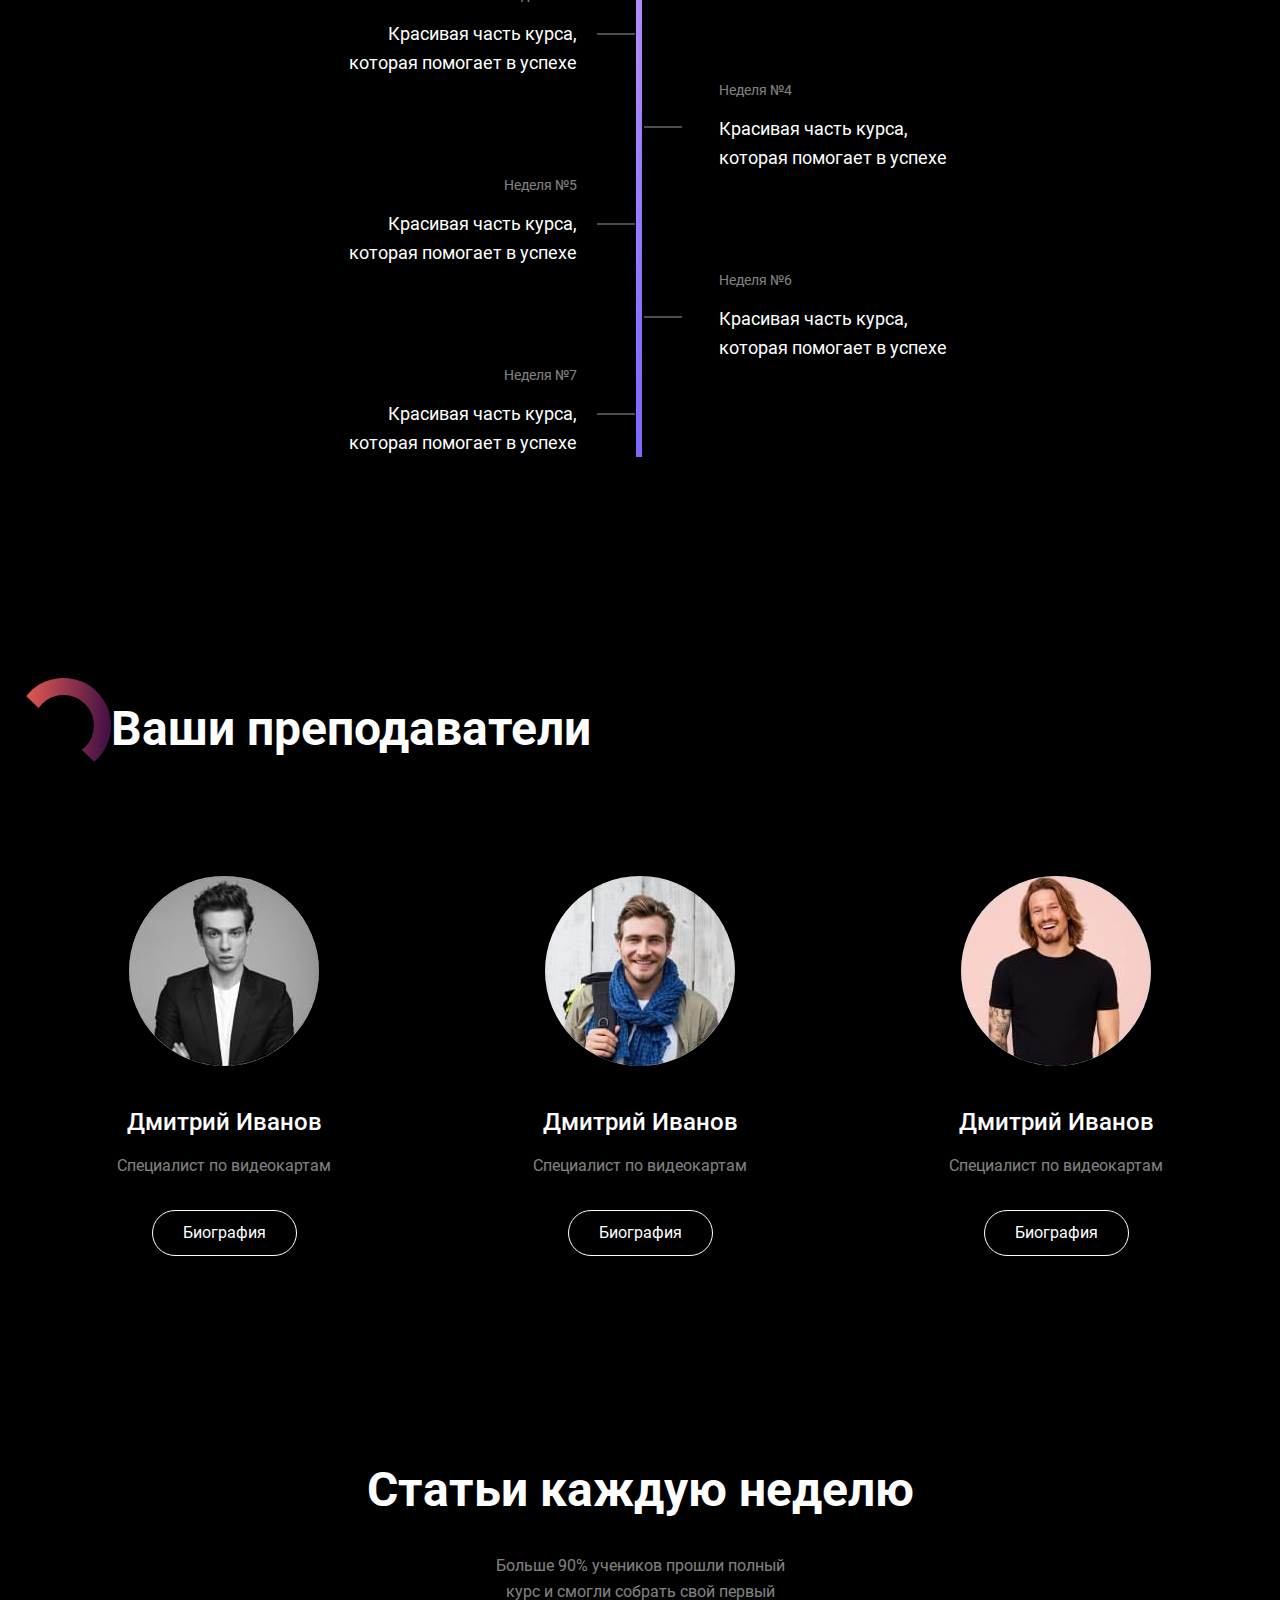
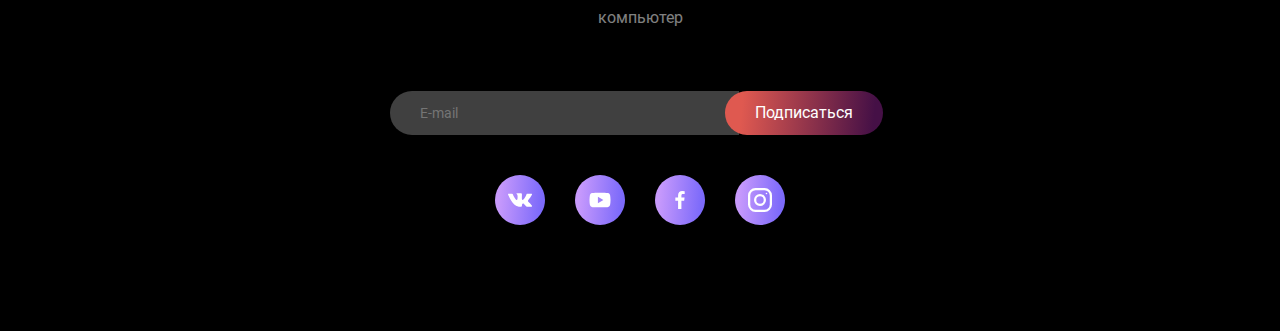
==== commit a0ca1c5f: "footer" ====
--- a/docs/index.html
+++ b/docs/index.html
@@ -287,29 +287,52 @@
       </section>
       <section class="teachers">
         <div class="teachers__container container">
-          <h2 class="teachers__h2 h2  h2--reponsive"> Ваши преподаватели</h2>
+          <div class="teachers__top">
+            <div class="result__round loading">
+              <div class="loading__line-active"></div>
+            </div>
+            <h2 class="teachers__h2 h2  h2--reponsive"> Ваши преподаватели</h2>
+          </div>
           <div class="teachers__info">
             <div class="teachers__item">
               <div class="teachers__icon"><img width="190" height="190" src="img/teacher-right.jpg" alt="teacher" class="teachers__img"/></div>
               <div class="teachers__subtitle subtitle">Дмитрий Иванов</div>
               <p class="teachers__descr descr desc--transparent">Специалист по видеокартам</p>
-                <button type="button" class="teachers__button">Биография</button>
+                <button type="button" class="teachers__button btn btn--black">Биография</button>
             </div>
             <div class="teachers__item">
               <div class="teachers__icon"><img width="190" height="190" src="img/teacher-center.jpg" alt="teacher" class="teachers__img"/></div>
               <div class="teachers__subtitle subtitle">Дмитрий Иванов</div>
               <p class="teachers__descr descr desc--transparent">Специалист по видеокартам</p>
-              <button type="button" class="teachers__button">Биография</button>
+              <button type="button" class="teachers__button btn btn--black">Биография</button>
             </div>
             <div class="teachers__item">
               <div class="teachers__icon"><img width="190" height="190" src="img/teacher-left.jpg" alt="teacher" class="teachers__img"/></div>
               <div class="teachers__subtitle subtitle">Дмитрий Иванов</div>
               <p class="teachers__descr descr desc--transparent">Специалист по видеокартам</p>
-              <button type="button" class="teachers__button">Биография</button>
-            </div>
-          </div>
-        </div>
-      </section>
+              <button type="button" class="teachers__button btn btn--black">Биография</button>
+            </div>
+          </div>
+        </div>
+      </section>
+      <footer class="footer">
+        <div class="footer__container container">
+          <h2 class="footer__h2 h2 h2--reponsive">Статьи каждую неделю</h2>
+          <p class="footer__desc desc desc--transparent">Больше 90% учеников прошли полный курс и смогли собрать свой первый компьютер</p>
+          <div class="footer__form">
+            <!-- <form action="send.php" method="post" class="footer__inputs"> -->
+                <input type="text" name="email" placeholder="E-mail" class="footer__input">
+                <button type="button" class="footer__send btn btn--brand"> Подписаться </button>
+            <!-- </form> -->
+          </div>
+          <div class="footer__socials">
+            <a href="#" class="footer__social"><img src="img/vk-icon.svg" alt="vk" class="footer__icon" width="24" height="24"></a>
+            <a href="#" class="footer__social"><img src="img/youtube-icon.svg" alt="youtube" class="footer__icon" width="24" height="24"></a>
+            <a href="#" class="footer__social"><img src="img/facebook-icon.svg" alt="facebook" class="footer__icon" width="24" height="24"></a>
+            <a href="#" class="footer__social"><img src="img/instagram-icon.svg" alt="instagram" class="footer__icon" width="24" height="24"></a>
+          </div>
+        </div>
+      </footer>
     </section> 
     <script>
         const body = document.querySelector('.js-body');
--- a/docs/css/main.css
+++ b/docs/css/main.css
@@ -1 +1 @@
-*{margin:0;padding:0;box-sizing:border-box}img{vertical-align:top}@font-face{font-family:Roboto;src:url(../fonts/Roboto/Roboto-Regular.ttf) format("truetype")}body{font:400 16px/24px Roboto,Arial,Helvetica,sans-serif;color:#fff;background-color:#000}a{color:#fff;text-decoration:none}.body__lock{overflow:hidden}.body--lock{position:fixed;overflow-y:hidden;top:0;right:0;left:0;bottom:0}.container{max-width:1348px;margin-left:auto;margin-right:auto;padding-left:25px;padding-right:25px}.header__logo{flex-shrink:0;text-decoration:none;position:absolute;top:38px;left:73px;z-index:1}.header{background:url(../img/background.jpg) center center/cover no-repeat;position:relative}.header__container{padding-top:43px;padding-bottom:48px;background-color:none}@media (max-width:1200px){.header__logo{left:24px;top:48px}.header:before{content:"";position:absolute;top:0;left:0;bottom:0;right:0;background-color:#000;z-index:-1;opacity:.3}.header__container{padding-bottom:130px}}@media (max-width:768px){.header__logo{top:30px}.header__container{padding-top:30px;padding-bottom:80px}}@media (max-width:576px){.container{padding-left:16px;padding-right:16px}.header__logo{top:16px;left:16px}.header__container{padding-top:16px}.header__top{margin-bottom:30px}}@media (max-width:1200px){.header__nav{position:fixed;top:0;left:0;right:0;bottom:0;background-color:#161616;z-index:2;transition:transform .2s;transform:translateX(-100%);pointer-events:none;opacity:0;display:flex;align-items:center;justify-content:center;padding-top:110px;overflow-y:auto}.header__nav--active{transform:translateX(0);opacity:1;pointer-events:auto}}.header__top{display:flex;justify-content:space-between;align-items:center}.header__h1{margin-top:189px;margin-bottom:50px;width:60%}@media (max-width:1300px){.header__h1{flex-wrap:wrap;justify-content:center;width:100%;text-align:center}}@media (max-width:1200px){.header__h1{margin-top:73px}}@media (max-width:768px){.header__nav{padding-top:0}.header__h1{width:100%;text-align:center;margin-top:165px}.header__bottom{opacity:.9}}@media (max-width:576px){.header__h1{margin-top:73px;margin-bottom:30px}}.header__bottom{background-color:#121212}.header__bottom-container{display:flex;align-items:center;padding-top:23px;padding-bottom:21px}@media (max-width:1300px){.header__bottom-container{flex-wrap:wrap;justify-content:center;width:100%;text-align:center}}.header__bottom-btn{margin-right:83px}@media (max-width:768px){.header__bottom-container{justify-content:center;padding-top:30px;padding-bottom:30px;flex-direction:column;align-items:flex-start}.header__bottom-btn{margin:0 auto 15px}}.header__desc-item{display:flex;justify-content:space-between;color:rgba(255,255,255,.4);padding-top:5px;padding-bottom:5px}.header__desc-num{margin-left:30px;color:#fff}.header__progress{width:60%;padding-left:80px}@media (max-width:768px){.header__progress{width:70%}}@media (max-width:576px){.header__progress{width:100%}}.header__desc-item--progress{display:flex;justify-content:flex-start;padding-top:14px;padding-bottom:7px}.header__desc-list--row{display:flex;justify-content:space-between;margin-right:0}.header__burger{display:none;z-index:3;position:relative}@media (max-width:1200px){.header__burger{display:block}}.burger{width:25px;height:25px;background-color:transparent;border:0;cursor:pointer;position:relative}.burger__line{position:absolute;width:24px;height:2px;background-color:#fff;top:50%;margin-top:-1px;left:0;transition:transform .2s,opacity .2s}.burger__line:first-child{transform:translateY(-8px)}.burger__line:last-child{transform:translateY(8px)}.burger--active .burger__line:first-child{transform:translateY(0) rotate(45deg)}.burger--active .burger__line:nth-child(2){opacity:0}.burger--active .burger__line:last-child{transform:translateY(0) rotate(-45deg)}.nav{flex-grow:1}.nav__list{display:flex;justify-content:center;list-style-type:none;margin-left:110px}@media (max-width:1300px){.header__progress{padding-left:0}.nav__list{margin-left:0}}.nav__link{padding-left:28px;padding-right:28px;font:400 16px/34px Roboto,Arial,Helvetica,sans-serif;color:#fff;display:block;position:relative}.nav__link:after{content:" ";position:absolute;left:0;bottom:0;right:0;height:2px;background-color:red;transform:scaleX(0);transform-origin:center center;transition:transform .2s ease-in}.nav__link:hover:after{transform:scaleX(1);transform-origin:center center}@media (max-width:1200px){.nav__link{font:400 26px/34px Roboto,Arial,Helvetica,sans-serif}.nav__list--column{display:flex;flex-direction:column;align-items:center}.nav__list--column .nav__link{padding-top:20px;padding-bottom:20px}}.button__top-btn{z-index:3;flex-shrink:0;position:absolute;top:38px;right:72px}@media (max-width:1400px){.button__top-btn{right:24px}}@media (max-width:1200px){.button__top-btn{position:relative;margin-left:auto;margin-right:auto;right:0;top:0;left:25px}}.timer{display:grid;grid-template-columns:repeat(4,1fr);grid-gap:35px;max-width:527px;margin-bottom:170px}@media (max-width:1300px){.timer{margin:0 auto 170px}}@media (max-width:1024px){.timer{margin-bottom:0}}@media (max-width:820px){.timer{margin:0 auto}}@media (max-width:768px){.timer{max-width:476px;grid-gap:20px}}.timer__item{padding:17px 29px;background-color:#121212;text-align:center}@media (max-width:576px){.nav__list--column .nav__link{margin-bottom:21px;padding:0}.timer{max-width:330px;grid-gap:8px}.timer__item{padding:10px}}.timer__number{font:700 36px/54px Roboto,Arial,Helvetica,sans-serif}@media (max-width:768px){.timer__number{font:700 26px/39px Roboto,Arial,Helvetica,sans-serif}.doing__right{max-width:400px}}.timer__time{font:400 16px/22px Roboto,Arial,Helvetica,sans-serif;color:rgba(255,255,255,.4)}.progress__line{height:6px;position:relative;background-color:#fff}.progress__line-active{position:absolute;top:0;left:0;bottom:0;background:linear-gradient(94.78deg,#df5950 11.19%,#451046 93.72%)}.doing__container{padding-top:203px;padding-bottom:193px;display:grid;grid-template-columns:repeat(2,1fr);grid-gap:30px}@media (max-width:1024px){.doing__container{grid-template-columns:repeat(1,1fr);padding-top:30px;padding-bottom:60px}.doing__right{order:1;margin:0 auto}}.doing__img{width:auto;object-fit:cover;position:absolute;top:96px;left:38px;display:block;z-index:1}@media (max-width:576px){.doing__container{padding-bottom:40px}.doing__img{max-width:100%;height:auto;left:0}}.doing__left{margin-top:70px}@media (max-width:1024px){.doing__left{order:-1;margin-top:30px;margin-bottom:50px}}.doing__h2{margin-bottom:44px}.doing__desc{margin-right:15px}@media (max-width:1200px){.doing__img{top:60px}.doing__h2{text-align:center;margin-bottom:20px}.doing__desc{text-align:center;margin-right:0}}.result__container{padding-top:68px;padding-bottom:200px}.result__fast{margin-bottom:34px;display:flex}@media (max-width:1024px){.result__container{padding-top:20px;padding-bottom:80px}.result__fast{justify-content:center;margin-bottom:20px}}.result__h2{padding-left:32px;padding-top:12px}.result__text{width:31%;margin-bottom:80px}@media (max-width:1024px){.result__text{text-align:center;width:100%}}.result__bottom{display:flex;flex-direction:column}.result__numbers{display:flex}@media (max-width:768px){.result__container{padding-bottom:60px}.result__text{margin-bottom:40px}.result__bottom{flex-direction:row;justify-content:center}.result__numbers{flex-direction:column;justify-content:space-between;text-align:end}}.result__number{font:700 36px/50px Roboto,Arial,Helvetica,sans-serif;color:#fff;padding-bottom:19px;width:100%}.result__lines{display:flex;align-items:center;flex-grow:1}.result__descs{display:flex}@media (max-width:768px){.result__number{font:700 26px/40px Roboto,Arial,Helvetica,sans-serif;padding-right:9px;padding-bottom:0;height:255px}.result__lines{flex-direction:column;flex-grow:0}.result__descs{flex-direction:column;justify-content:space-between}}.result__desc{padding-top:36px;padding-right:15px;width:100%}@media (max-width:768px){.result__desc{padding-top:0;padding-left:20px;height:255px}}.btn{border-radius:50px;padding:10px 30px;cursor:pointer;display:inline-block;vertical-align:top;border:none;color:#fff;font:400 16px/24px Roboto,Arial,Helvetica,sans-serif;transition:opacity .2s;z-index:1}.btn._disabled,.btn[disabled]{background:#ccc;pointer-events:none}.btn:hover{opacity:.8}.btn._active,.btn:active{opacity:1}.btn:focus-visible{box-shadow:0 0 0 2px #0ff}.btn--primary{background:linear-gradient(94.26deg,#c89afc 9.51%,#7c6afa 90.23%)}.btn--brand{background:linear-gradient(94.78deg,#df5950 11.19%,#451046 93.72%)}.h1{font:700 64px/90px Roboto,Arial,Helvetica,sans-serif}@media (max-width:768px){.h1--reponsive{font:700 54px/80px Roboto,Arial,Helvetica,sans-serif}}@media (max-width:576px){.h1--reponsive{font:700 30px/45px Roboto,Arial,Helvetica,sans-serif}}.h2{font:700 48px/67px Roboto,Arial,Helvetica,sans-serif}@media (max-width:768px){.h2--reponsive{font:700 38px/53px Roboto,Arial,Helvetica,sans-serif}}@media (max-width:576px){.h2--reponsive{font:700 28px/43px Roboto,Arial,Helvetica,sans-serif}}.desc{font:400 16px/26px Roboto,Arial,Helvetica,sans-serif}.desc--transparent{color:#fff;opacity:.5}.desc--sm-fz{font:400 14px/22px Roboto,Arial,Helvetica,sans-serif;color:#fff;opacity:.5}.desc--lg-fz{font:400 18px/29px Roboto,Arial,Helvetica,sans-serif}.frame:after,.frame:before{content:" ";position:absolute;top:0;right:0;bottom:0;left:0}.frame{width:83%;height:499px;position:relative;display:flow-root}@media (max-width:1024px){.frame{width:53%}}@media (max-width:820px){.frame{width:68%}}.frame:before{background:linear-gradient(94.26deg,#c89afc 9.51%,#7c6afa 90.23%)}.frame:after{background-color:#000;margin:30px}.graph{background:linear-gradient(94.26deg,#c89afc 9.51%,#7c6afa 90.23%);height:80px;flex-grow:1;width:100%}@media (max-width:768px){.desc--lg-fz{font:400 16px/26px Roboto,Arial,Helvetica,sans-serif}.frame{width:100%}.graph{width:40px;height:250px;transform:scale(-1);background:linear-gradient(185deg,#c89afc 9.51%,#7c6afa 90.23%);flex-grow:0}}.graph--lg{transform:scale(-1);height:60px}@media (max-width:768px){.graph--lg{width:30px;height:255px;transform:scale(1)}}.graph--md{height:30px}@media (max-width:768px){.graph--md{width:10px;height:255px;transform:scale(-1)}}.graph--sm{transform:scale(-1);height:10px}@media (max-width:768px){.graph--sm{width:5px;height:255px;transform:scale(1)}}.loading:after,.loading:before{content:" ";position:absolute;top:0;right:0;bottom:0;left:0}.loading{width:95px;height:95px;position:relative}.loading:before{border-radius:50%;background:linear-gradient(94.78deg,#df5950 11.19%,#451046 93.72%)}.loading:after{background-color:#000;margin:17px;border-radius:50%}.loading__line-active:after,.loading__line-active:before{content:" ";position:absolute;top:0;right:0;bottom:0;left:0}.loading__line-active{width:46px;height:125px;background-color:#000;transform:rotate(314deg)}.profession__container{padding-bottom:234px;padding-left:53px;padding-right:53px}.profession__h2{text-align:center;margin-bottom:120px}@media (max-width:1024px){.profession__container{padding-left:25px;padding-right:25px;padding-bottom:80px}.profession__h2{margin-bottom:80px}}@media (max-width:768px){.profession__container{padding-bottom:60px}.profession__h2{margin-bottom:60px}}@media (max-width:576px){.profession__container{padding-left:16px;padding-right:16px}.profession__h2{margin-bottom:40px}}.profession__info{display:grid;grid-template-columns:repeat(3,1fr);grid-gap:82px}@media (max-width:1024px){.profession__info{grid-template-columns:repeat(1,1fr);width:50%;margin:0 auto;grid-gap:50px}}.profession__item{max-width:432px}@media (max-width:768px){.profession__item{margin:0 auto}}.profession__icon{margin-bottom:60px}@media (max-width:768px){.profession__icon{margin-bottom:40px}}@media (max-width:576px){.profession__info{width:100%}.profession__icon{margin-bottom:30px}}.profession__img{display:block;margin:0 auto}.profession__subtitle{text-align:center;padding:0 17px;margin-bottom:35px}@media (max-width:1364px){.profession__subtitle{height:99px}}@media (max-width:768px){.profession__subtitle{margin-bottom:25px;height:77px}}.profession__descr{text-align:center}.subtitle{font:500 24px/33px Roboto,Arial,Helvetica,sans-serif}@media (max-width:576px){.profession__subtitle{margin-bottom:10px}.subtitle{font:500 20px/27px Roboto,Arial,Helvetica,sans-serif}}.partners__container{padding-right:10px;padding-left:10px;padding-bottom:153px}.partners__top{display:flex}@media (max-width:1024px){.partners__container{padding-right:16px;padding-left:16px;padding-bottom:80px}.partners__top{justify-content:center}}.partners__h2{text-align:center;margin-bottom:89px;padding-left:47px}@media (max-width:768px){.partners__container{padding-bottom:60px}.partners__h2{margin-bottom:60px;padding-left:0}}.partners__list{display:grid;grid-template-columns:repeat(4,1fr);list-style:none}.partners__item{padding:29px 66px;list-style:none}@media (max-width:576px){.partners__h2{margin-bottom:40px}.partners__item{padding:10px}}.partners__item:nth-child(-n+4){border-bottom:1px solid rgba(255,255,255,.3)}.partners__item:nth-child(-n+8){border-right:1px solid rgba(255,255,255,.3)}.partners__item:nth-child(4),.partners__item:nth-child(8){border-right:1px solid rgba(18,18,18,0)}.partners__img{display:block;width:100%;object-fit:contain}.training__container{padding-top:50px;padding-bottom:171px}.training__top{display:flex;flex-direction:column;align-items:center}.training__h2{margin-top:64px;margin-bottom:30px}.training__desc{margin-bottom:85px;width:33%;text-align:center}@media (max-width:1024px){.partners__list{grid-template-columns:repeat(2,1fr)}.partners__item:nth-child(2),.partners__item:nth-child(6){border-right:1px solid rgba(18,18,18,0)}.partners__item:nth-child(5),.partners__item:nth-child(6){border-bottom:1px solid rgba(255,255,255,.3)}.training__container{padding-top:0;padding-bottom:80px}.training__h2{margin-top:40px}.training__desc{margin-bottom:50px}}@media (max-width:768px){.training__h2{margin-top:20px}.training__desc{width:100%;margin-bottom:30px}}.training__list{position:relative;margin:0 auto;max-width:620px;list-style-type:none}.training__list:after{content:" ";position:absolute;left:51%;top:0;bottom:0;width:6px;margin-left:-10px;background:linear-gradient(94.26deg,#c89afc 9.51%,#7c6afa 90.23%)}.training__info{width:50%;text-align:right;display:flex;flex-direction:column;align-items:flex-end;padding-right:63px}.training__week{padding-top:2px}.training__text{position:relative;padding-top:13px}.training__text:after{content:" ";height:2px;width:38px;background-color:rgba(255,255,255,.3);position:absolute;right:-58px;top:27px}.training__item:nth-child(even) .training__info{padding-right:0;text-align:left;margin-left:auto;align-items:flex-start;padding-left:79px}@media (max-width:576px){.training__info{padding-right:37px}.training__text:after{right:-32px;width:26px}.training__item:nth-child(even) .training__info{padding-left:37px}}.training__item:nth-child(even) .training__text:after{right:auto;left:-75px;top:25px}@media (max-width:576px){.training__item:nth-child(even) .training__text:after{left:-36px}}+*{margin:0;padding:0;box-sizing:border-box}img{vertical-align:top}@font-face{font-family:Roboto;src:url(../fonts/Roboto/Roboto-Regular.ttf) format("truetype")}body{font:400 16px/24px Roboto,Arial,Helvetica,sans-serif;color:#fff;background-color:#000}a{color:#fff;text-decoration:none}.body__lock{overflow:hidden}.body--lock{position:fixed;overflow-y:hidden;top:0;right:0;left:0;bottom:0}.container{max-width:1348px;margin-left:auto;margin-right:auto;padding-left:25px;padding-right:25px}.header__logo{flex-shrink:0;text-decoration:none;position:absolute;top:38px;left:73px;z-index:1}@media (max-width:1200px){.header__logo{left:24px;top:48px}.header:before{content:"";position:absolute;top:0;left:0;bottom:0;right:0;background-color:#000;z-index:-1;opacity:.3}}@media (max-width:768px){.header__logo{top:30px}}.header{background:url(../img/background.jpg) center center/cover no-repeat;position:relative}.header__container{padding-top:43px;padding-bottom:48px;background-color:none}@media (max-width:1200px){.header__container{padding-bottom:130px}}@media (max-width:768px){.header__container{padding-top:30px;padding-bottom:80px}}@media (max-width:576px){.container{padding-left:16px;padding-right:16px}.header__logo{top:16px;left:16px}.header__container{padding-top:16px}.header__top{margin-bottom:30px}}@media (max-width:1200px){.header__nav{position:fixed;top:0;left:0;right:0;bottom:0;background-color:#161616;z-index:2;transition:transform .2s;transform:translateX(-100%);pointer-events:none;opacity:0;display:flex;align-items:center;justify-content:center;padding-top:110px;overflow-y:auto}.header__nav--active{transform:translateX(0);opacity:1;pointer-events:auto}}.header__top{display:flex;justify-content:space-between;align-items:center}.header__h1{margin-top:189px;margin-bottom:50px;width:60%}@media (max-width:1300px){.header__h1{flex-wrap:wrap;justify-content:center;width:100%;text-align:center}}@media (max-width:1200px){.header__h1{margin-top:73px}}@media (max-width:768px){.header__nav{padding-top:0}.header__h1{width:100%;text-align:center;margin-top:165px}.header__bottom{opacity:.9}}@media (max-width:576px){.header__h1{margin-top:73px;margin-bottom:30px}}.header__bottom{background-color:#121212}.header__bottom-container{display:flex;align-items:center;padding-top:23px;padding-bottom:21px}@media (max-width:1300px){.header__bottom-container{flex-wrap:wrap;justify-content:center;width:100%;text-align:center}}.header__bottom-btn{margin-right:83px}@media (max-width:768px){.header__bottom-container{justify-content:center;padding-top:30px;padding-bottom:30px;flex-direction:column;align-items:flex-start}.header__bottom-btn{margin:0 auto 15px}}.header__desc-item{display:flex;justify-content:space-between;color:rgba(255,255,255,.4);padding-top:5px;padding-bottom:5px}.header__desc-num{margin-left:30px;color:#fff}.header__progress{width:60%;padding-left:80px}@media (max-width:768px){.header__progress{width:70%}}@media (max-width:576px){.header__progress{width:100%}}.header__desc-item--progress{display:flex;justify-content:flex-start;padding-top:14px;padding-bottom:7px}.header__desc-list--row{display:flex;justify-content:space-between;margin-right:0}.header__burger{display:none;z-index:3;position:relative}@media (max-width:1200px){.header__burger{display:block}}.burger{width:25px;height:25px;background-color:transparent;border:0;cursor:pointer;position:relative}.burger__line{position:absolute;width:24px;height:2px;background-color:#fff;top:50%;margin-top:-1px;left:0;transition:transform .2s,opacity .2s}.burger__line:first-child{transform:translateY(-8px)}.burger__line:last-child{transform:translateY(8px)}.burger--active .burger__line:first-child{transform:translateY(0) rotate(45deg)}.burger--active .burger__line:nth-child(2){opacity:0}.burger--active .burger__line:last-child{transform:translateY(0) rotate(-45deg)}.nav{flex-grow:1}.nav__list{display:flex;justify-content:center;list-style-type:none;margin-left:110px}@media (max-width:1300px){.header__progress{padding-left:0}.nav__list{margin-left:0}}.nav__link{padding-left:28px;padding-right:28px;font:400 16px/34px Roboto,Arial,Helvetica,sans-serif;color:#fff;display:block;position:relative}.nav__link:after{content:" ";position:absolute;left:0;bottom:0;right:0;height:2px;background-color:red;transform:scaleX(0);transform-origin:center center;transition:transform .2s ease-in}.nav__link:hover:after{transform:scaleX(1);transform-origin:center center}@media (max-width:1200px){.nav__link{font:400 26px/34px Roboto,Arial,Helvetica,sans-serif}.nav__list--column{display:flex;flex-direction:column;align-items:center}.nav__list--column .nav__link{padding-top:20px;padding-bottom:20px}}.button__top-btn{z-index:3;flex-shrink:0;position:absolute;top:38px;right:72px}@media (max-width:1400px){.button__top-btn{right:24px}}@media (max-width:1200px){.button__top-btn{position:relative;margin-left:auto;margin-right:auto;right:0;top:0;left:25px}}.timer{display:grid;grid-template-columns:repeat(4,1fr);grid-gap:35px;max-width:527px;margin-bottom:170px}@media (max-width:1300px){.timer{margin:0 auto 170px}}@media (max-width:1024px){.timer{margin-bottom:0}}@media (max-width:820px){.timer{margin:0 auto}}@media (max-width:768px){.timer{max-width:476px;grid-gap:20px}}.timer__item{padding:17px 29px;background-color:#121212;text-align:center}@media (max-width:576px){.nav__list--column .nav__link{margin-bottom:21px;padding:0}.timer{max-width:330px;grid-gap:8px}.timer__item{padding:10px}}.timer__number{font:700 36px/54px Roboto,Arial,Helvetica,sans-serif}@media (max-width:768px){.timer__number{font:700 26px/39px Roboto,Arial,Helvetica,sans-serif}.doing__right{max-width:400px}}.timer__time{font:400 16px/22px Roboto,Arial,Helvetica,sans-serif;color:rgba(255,255,255,.4)}.progress__line{height:6px;position:relative;background-color:#fff}.progress__line-active{position:absolute;top:0;left:0;bottom:0;background:linear-gradient(94.78deg,#df5950 11.19%,#451046 93.72%)}.doing__container{padding-top:203px;padding-bottom:193px;display:grid;grid-template-columns:repeat(2,1fr);grid-gap:30px}@media (max-width:1024px){.doing__container{grid-template-columns:repeat(1,1fr);padding-top:30px;padding-bottom:60px}.doing__right{order:1;margin:0 auto}}.doing__img{width:auto;object-fit:cover;position:absolute;top:96px;left:38px;display:block;z-index:1}@media (max-width:576px){.doing__container{padding-bottom:40px}.doing__img{max-width:100%;height:auto;left:0}}.doing__left{margin-top:70px}@media (max-width:1024px){.doing__left{order:-1;margin-top:30px;margin-bottom:50px}}.doing__h2{margin-bottom:44px}.doing__desc{margin-right:15px}@media (max-width:1200px){.doing__img{top:60px}.doing__h2{text-align:center;margin-bottom:20px}.doing__desc{text-align:center;margin-right:0}}.result__container{padding-top:68px;padding-bottom:200px}@media (max-width:1024px){.result__container{padding-top:20px;padding-bottom:80px}.result__fast{justify-content:center}}.result__fast{margin-bottom:34px;display:flex}@media (max-width:1024px){.result__fast{margin-bottom:20px}}.result__h2{padding-left:32px;padding-top:12px}.result__text{width:31%;margin-bottom:80px}@media (max-width:1024px){.result__text{text-align:center;width:100%}}.result__bottom{display:flex;flex-direction:column}.result__numbers{display:flex}@media (max-width:768px){.result__container{padding-bottom:60px}.result__text{margin-bottom:40px}.result__bottom{flex-direction:row;justify-content:center}.result__numbers{flex-direction:column;justify-content:space-between;text-align:end}}.result__number{font:700 36px/50px Roboto,Arial,Helvetica,sans-serif;color:#fff;padding-bottom:19px;width:100%}.result__lines{display:flex;align-items:center;flex-grow:1}.result__descs{display:flex}@media (max-width:768px){.result__number{font:700 26px/40px Roboto,Arial,Helvetica,sans-serif;padding-right:9px;padding-bottom:0;height:255px}.result__lines{flex-direction:column;flex-grow:0}.result__descs{flex-direction:column;justify-content:space-between}}.result__desc{padding-top:36px;padding-right:15px;width:100%}@media (max-width:768px){.result__desc{padding-top:0;padding-left:20px;height:255px}}.btn{border-radius:50px;padding:10px 30px;cursor:pointer;display:inline-block;vertical-align:top;border:none;color:#fff;font:400 16px/24px Roboto,Arial,Helvetica,sans-serif;transition:opacity .2s;z-index:1}.btn._disabled,.btn[disabled]{background:#ccc;pointer-events:none}.btn:hover{opacity:.8}.btn._active,.btn:active{opacity:1}.btn:focus-visible{box-shadow:0 0 0 2px #0ff}.btn--primary{background:linear-gradient(94.26deg,#c89afc 9.51%,#7c6afa 90.23%)}.btn--brand{background:linear-gradient(94.78deg,#df5950 11.19%,#451046 93.72%)}.btn--black{background-color:#000;border:1px solid #fff}.h1{font:700 64px/90px Roboto,Arial,Helvetica,sans-serif}@media (max-width:768px){.h1--reponsive{font:700 54px/80px Roboto,Arial,Helvetica,sans-serif}}@media (max-width:576px){.h1--reponsive{font:700 30px/45px Roboto,Arial,Helvetica,sans-serif}}.h2{font:700 48px/67px Roboto,Arial,Helvetica,sans-serif}@media (max-width:768px){.h2--reponsive{font:700 38px/53px Roboto,Arial,Helvetica,sans-serif}}@media (max-width:576px){.h2--reponsive{font:700 28px/43px Roboto,Arial,Helvetica,sans-serif}}.desc{font:400 16px/26px Roboto,Arial,Helvetica,sans-serif}.desc--transparent{color:#fff;opacity:.5}.desc--sm-fz{font:400 14px/22px Roboto,Arial,Helvetica,sans-serif;color:#fff;opacity:.5}.desc--lg-fz{font:400 18px/29px Roboto,Arial,Helvetica,sans-serif}.frame:after,.frame:before{content:" ";position:absolute;top:0;right:0;bottom:0;left:0}.frame{width:83%;height:499px;position:relative;display:flow-root}@media (max-width:1024px){.frame{width:53%}}@media (max-width:820px){.frame{width:68%}}.frame:before{background:linear-gradient(94.26deg,#c89afc 9.51%,#7c6afa 90.23%)}.frame:after{background-color:#000;margin:30px}.graph{background:linear-gradient(94.26deg,#c89afc 9.51%,#7c6afa 90.23%);height:80px;flex-grow:1;width:100%}@media (max-width:768px){.desc--lg-fz{font:400 16px/26px Roboto,Arial,Helvetica,sans-serif}.frame{width:100%}.graph{width:40px;height:250px;transform:scale(-1);background:linear-gradient(185deg,#c89afc 9.51%,#7c6afa 90.23%);flex-grow:0}}.graph--lg{transform:scale(-1);height:60px}@media (max-width:768px){.graph--lg{width:30px;height:255px;transform:scale(1)}}.graph--md{height:30px}@media (max-width:768px){.graph--md{width:10px;height:255px;transform:scale(-1)}}.graph--sm{transform:scale(-1);height:10px}@media (max-width:768px){.graph--sm{width:5px;height:255px;transform:scale(1)}}.loading:after,.loading:before{content:" ";position:absolute;top:0;right:0;bottom:0;left:0}.loading{width:95px;height:95px;position:relative}.loading:before{border-radius:50%;background:linear-gradient(94.78deg,#df5950 11.19%,#451046 93.72%)}.loading:after{background-color:#000;margin:17px;border-radius:50%}.loading__line-active:after,.loading__line-active:before{content:" ";position:absolute;top:0;right:0;bottom:0;left:0}.loading__line-active{width:46px;height:125px;background-color:#000;transform:rotate(314deg)}.profession__container{padding-bottom:234px;padding-left:53px;padding-right:53px}@media (max-width:1024px){.profession__container{padding-left:25px;padding-right:25px;padding-bottom:80px}}.profession__h2{text-align:center;margin-bottom:120px}@media (max-width:1024px){.profession__h2{margin-bottom:80px}}@media (max-width:768px){.profession__container{padding-bottom:60px}.profession__h2{margin-bottom:60px}}@media (max-width:576px){.profession__container{padding-left:16px;padding-right:16px}.profession__h2{margin-bottom:40px}}.profession__info{display:grid;grid-template-columns:repeat(3,1fr);grid-gap:82px}@media (max-width:1024px){.profession__info{grid-template-columns:repeat(1,1fr);width:50%;margin:0 auto;grid-gap:50px}}.profession__item{width:100%}@media (max-width:768px){.profession__item{margin:0 auto}}.profession__icon{margin-bottom:60px}@media (max-width:768px){.profession__icon{margin-bottom:40px}}@media (max-width:576px){.profession__info{width:100%}.profession__icon{margin-bottom:30px}}.profession__img{display:block;margin:0 auto}.profession__subtitle{text-align:center;padding:0 17px;margin-bottom:35px}@media (max-width:1364px){.profession__subtitle{height:99px}}@media (max-width:768px){.profession__subtitle{margin-bottom:25px;height:77px}}.profession__descr{text-align:center}.subtitle{font:500 24px/33px Roboto,Arial,Helvetica,sans-serif}@media (max-width:576px){.profession__subtitle{margin-bottom:10px}.subtitle{font:500 20px/27px Roboto,Arial,Helvetica,sans-serif}}.partners__container{padding-right:10px;padding-left:10px;padding-bottom:153px}@media (max-width:1024px){.partners__container{padding-right:16px;padding-left:16px;padding-bottom:80px}.partners__top{justify-content:center}}.partners__top{display:flex}.partners__h2{text-align:center;margin-bottom:89px;padding-left:47px}@media (max-width:768px){.partners__container{padding-bottom:60px}.partners__h2{margin-bottom:60px;padding-left:0}}.partners__list{display:grid;grid-template-columns:repeat(4,1fr);list-style:none}.partners__item{padding:29px 66px;list-style:none}@media (max-width:576px){.partners__h2{margin-bottom:40px}.partners__item{padding:10px}}.partners__item:nth-child(-n+4){border-bottom:1px solid rgba(255,255,255,.3)}.partners__item:nth-child(-n+8){border-right:1px solid rgba(255,255,255,.3)}.partners__item:nth-child(4),.partners__item:nth-child(8){border-right:1px solid rgba(18,18,18,0)}.partners__img{display:block;width:100%;object-fit:contain}.training__container{padding-top:50px;padding-bottom:221px}@media (max-width:1024px){.partners__list{grid-template-columns:repeat(2,1fr)}.partners__item:nth-child(2),.partners__item:nth-child(6){border-right:1px solid rgba(18,18,18,0)}.partners__item:nth-child(5),.partners__item:nth-child(6){border-bottom:1px solid rgba(255,255,255,.3)}.training__container{padding-top:0;padding-bottom:80px}}.training__top{display:flex;flex-direction:column;align-items:center}.training__h2{margin-top:64px;margin-bottom:30px}@media (max-width:1024px){.training__h2{margin-top:40px}}.training__desc{margin-bottom:85px;width:33%;text-align:center}@media (max-width:1024px){.training__desc{margin-bottom:50px}}@media (max-width:768px){.training__container{padding-bottom:60px}.training__h2{margin-top:20px}.training__desc{width:100%;margin-bottom:30px}}.training__list{position:relative;margin:0 auto;max-width:620px;list-style-type:none}.training__list:after{content:" ";position:absolute;left:51%;top:0;bottom:0;width:6px;margin-left:-10px;background:linear-gradient(94.26deg,#c89afc 9.51%,#7c6afa 90.23%)}.training__info{width:50%;text-align:right;display:flex;flex-direction:column;align-items:flex-end;padding-right:63px}.training__week{padding-top:2px}.training__text{position:relative;padding-top:13px}.training__text:after{content:" ";height:2px;width:38px;background-color:rgba(255,255,255,.3);position:absolute;right:-58px;top:27px}.training__item:nth-child(even) .training__info{padding-right:0;text-align:left;margin-left:auto;align-items:flex-start;padding-left:79px}@media (max-width:576px){.training__info{padding-right:37px}.training__text:after{right:-32px;width:26px}.training__item:nth-child(even) .training__info{padding-left:37px}}.training__item:nth-child(even) .training__text:after{right:auto;left:-75px;top:25px}@media (max-width:576px){.training__item:nth-child(even) .training__text:after{left:-36px}}.teachers__container{padding-left:16px;padding-right:16px;padding-bottom:200px}.teachers__top{display:flex}.teachers__h2{margin-top:17px;margin-bottom:114px}.teachers__info{display:grid;grid-template-columns:repeat(3,1fr)}@media (max-width:768px){.teachers__container{padding-bottom:60px}.teachers__top{justify-content:center}.teachers__h2{margin-bottom:60px}.teachers__info{grid-template-columns:repeat(1,1fr);grid-gap:30px}}.teachers__item{width:100%;text-align:center}.teachers__img{display:inline-block;border-radius:50%;max-width:100%}.teachers__subtitle{padding:40px 0 15px}@media (max-width:768px){.teachers__subtitle{padding-top:30px}}.teachers__descr{padding-bottom:32px}.footer__container{display:flex;align-items:center;flex-direction:column;padding-bottom:106px}.footer__h2{margin-bottom:30px}.footer__desc{text-align:center;margin-bottom:60px;width:24%}@media (max-width:1024px){.footer__desc{width:100%}}.footer__form{display:flex;max-width:500px;position:relative;margin-bottom:40px;padding-right:151px}.footer__inputs{width:auto;display:flex}.footer__input{padding:11px 30px;width:353px;border-radius:50px 0 0 50px;border:none;white-space:nowrap;background-color:rgba(255,255,255,.25);font:400 14px/22px Roboto,Arial,Helvetica,sans-serif;flex-grow:1}.footer__send{position:absolute;top:0;left:335px;bottom:0;text-align:center;flex-shrink:0}.footer__socials{display:grid;grid-template-columns:repeat(4,1fr);grid-gap:30px}.footer__social{display:block;background:linear-gradient(94.26deg,#c89afc 9.51%,#7c6afa 90.23%);padding:13px;border-radius:50%}.footer__icon{display:block}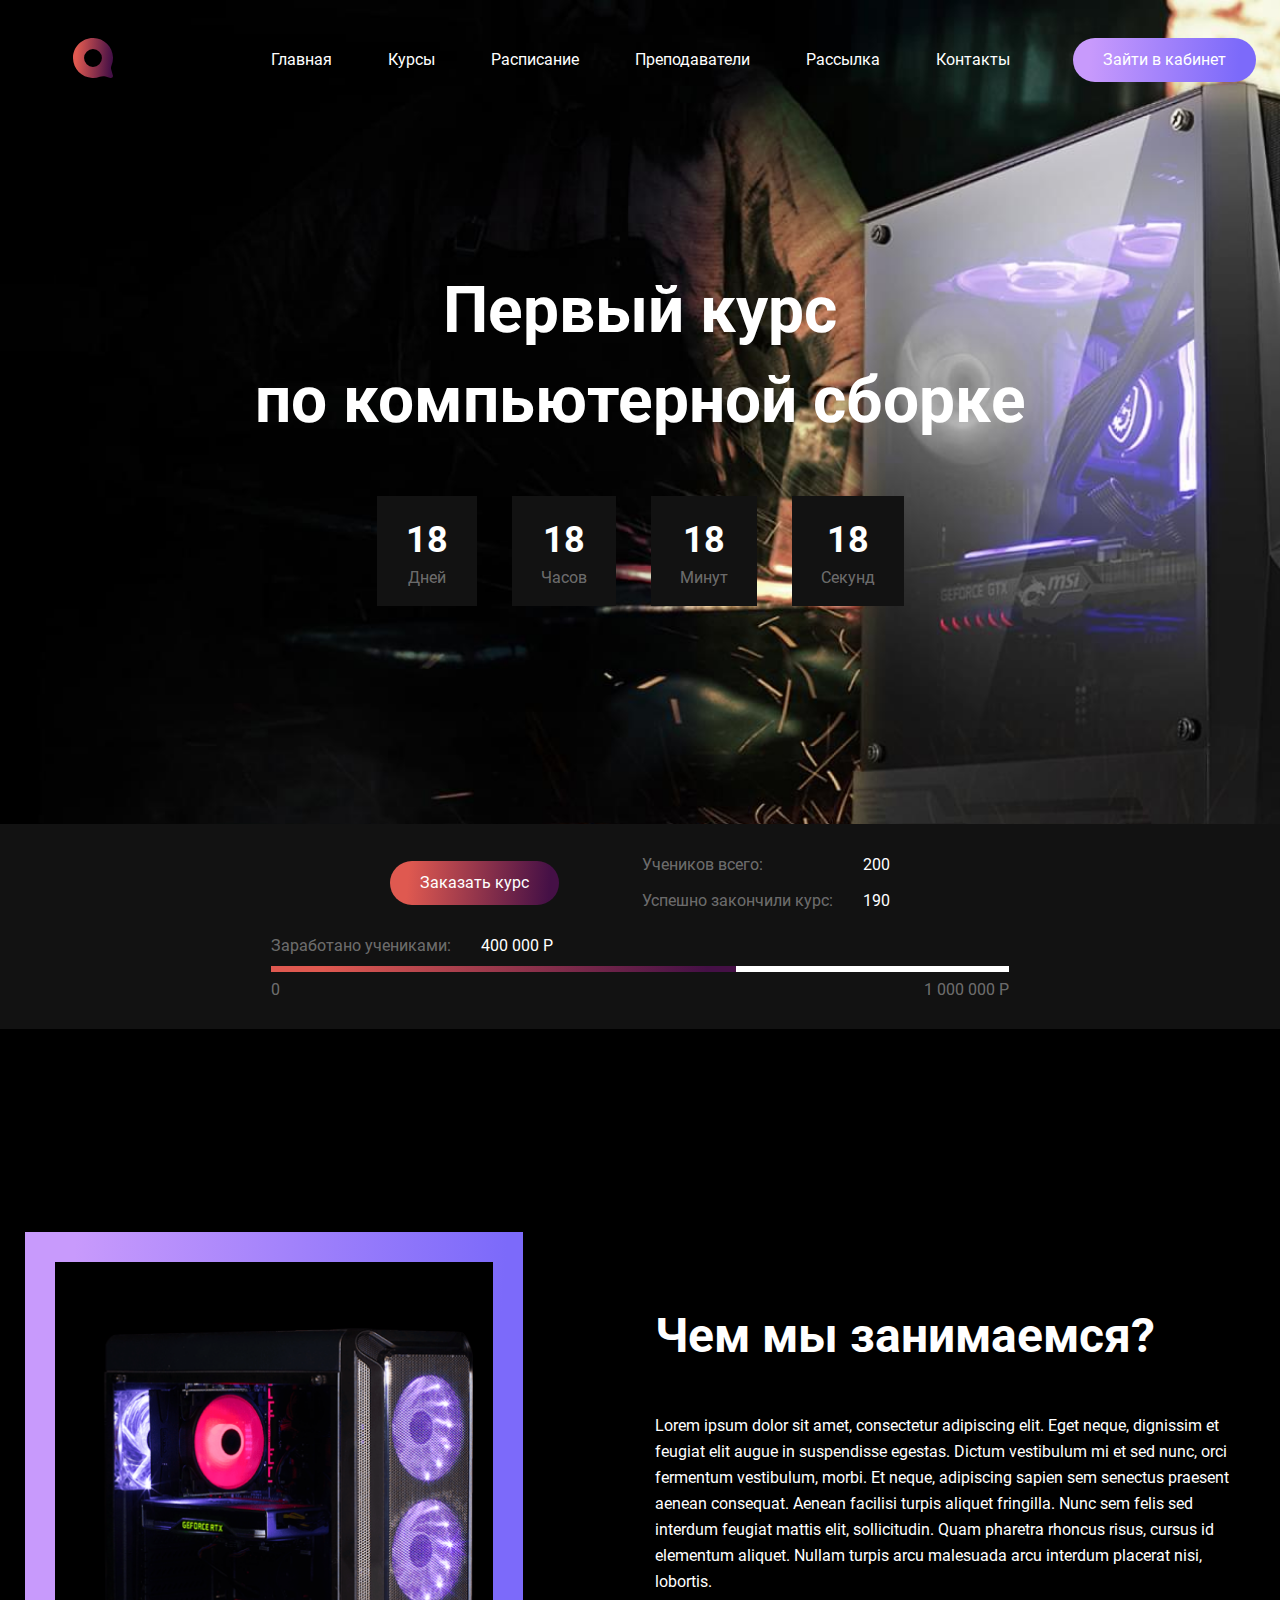
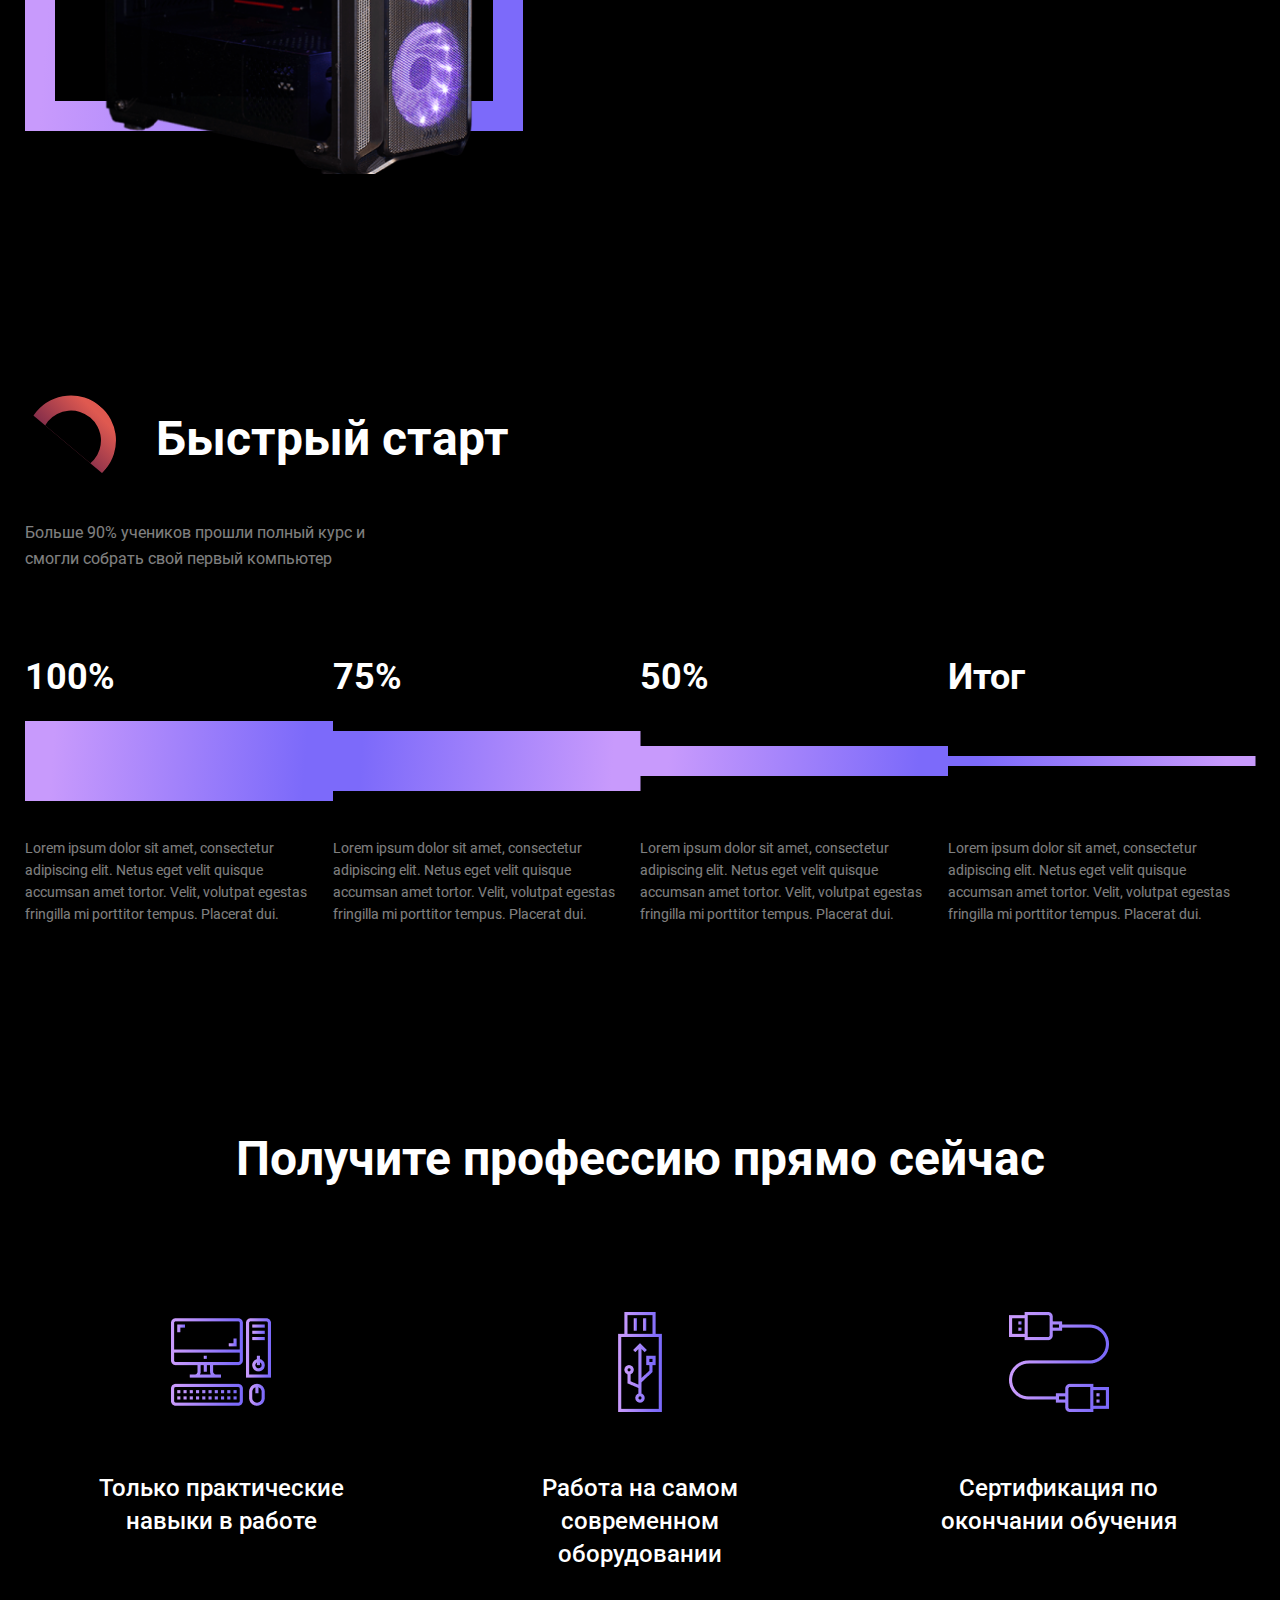
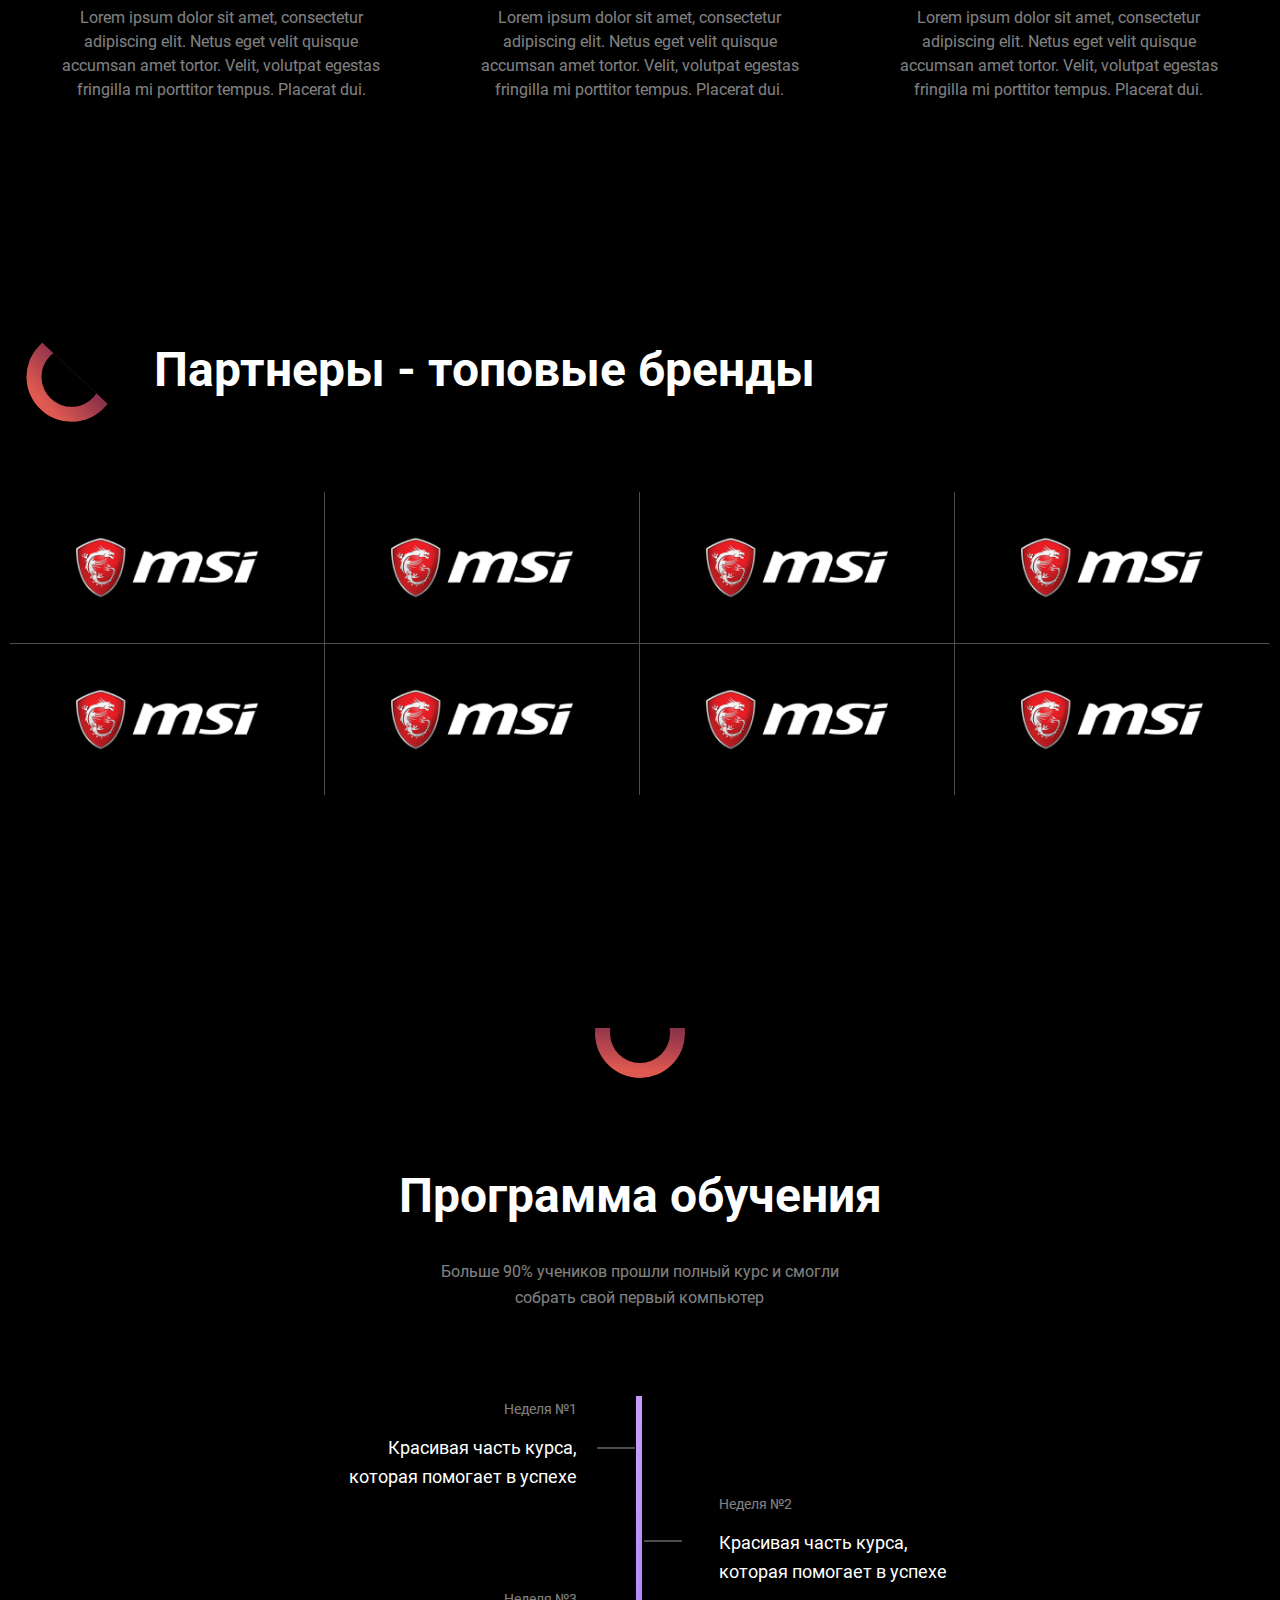
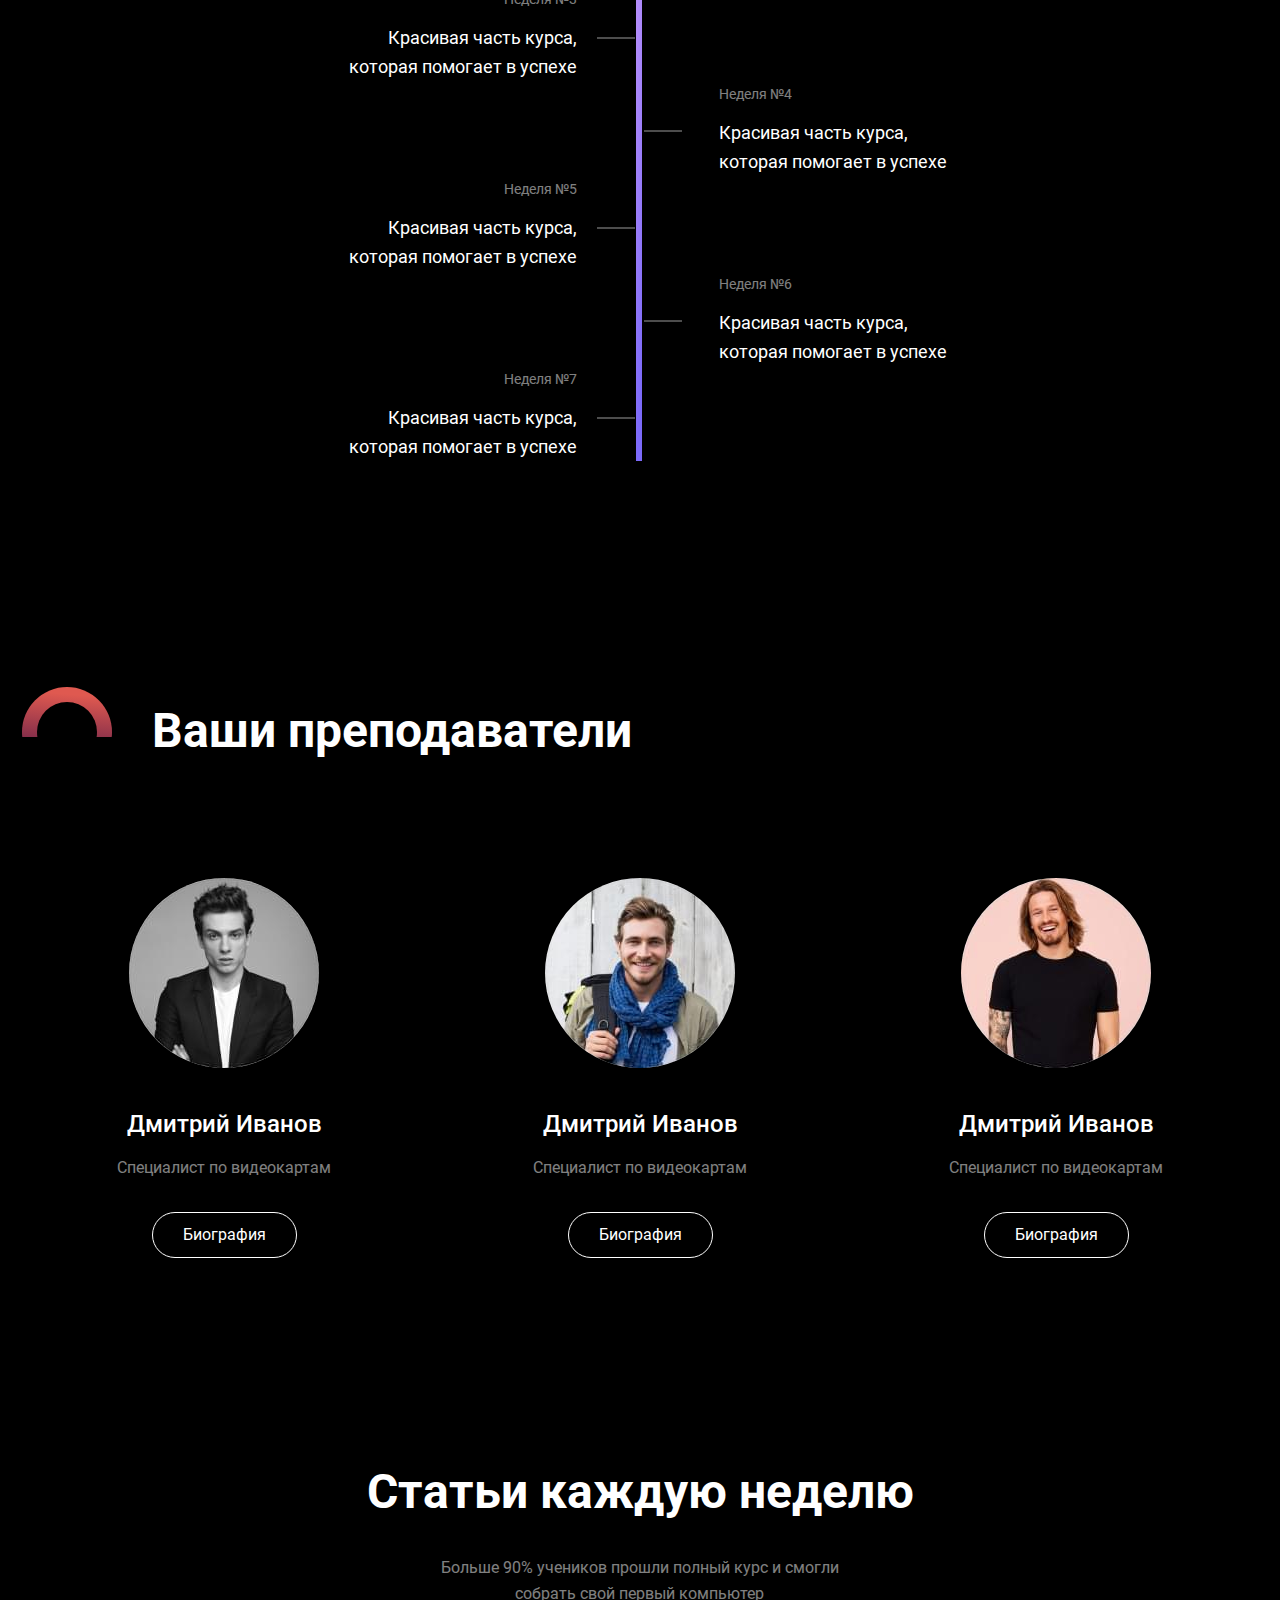
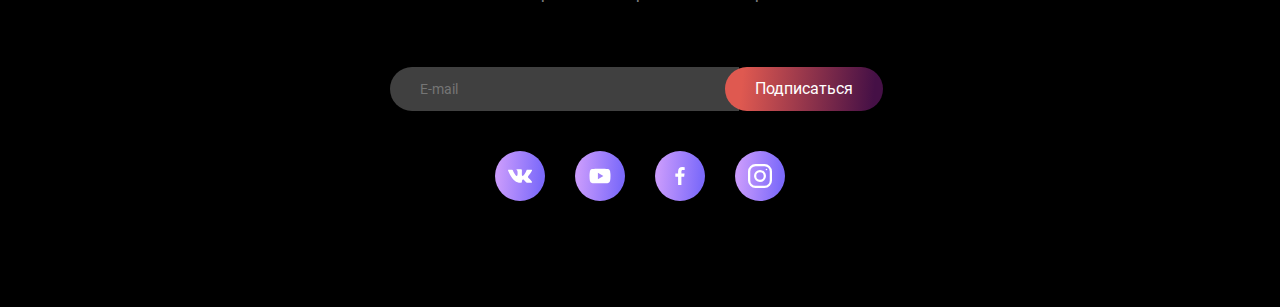
==== commit 7df9f983: "footer" ====
--- a/docs/index.html
+++ b/docs/index.html
@@ -140,8 +140,8 @@
         <div class="result__container container">
           <div class="result__top">
             <div class="result__fast">
-              <div class="result__round loading">
-                <div class="loading__line-active"></div>
+              <div class="result__bagel bagel bagel--rotate-right">
+                <div class="bagel__line-active"></div>
               </div>
               <h2 class="result__h2 h2 h2--reponsive">Быстрый старт</h2>
             </div>
@@ -197,8 +197,8 @@
       <section class="partners">
         <div class="partners__container container">
           <div class="partners__top">
-            <div class="partners__round loading">
-              <div class="loading__line-active"></div>
+            <div class="partners__bagel bagel bagel--rotate-left">
+              <div class="bagel__line-active"></div>
             </div>
             <h2 class="partners__h2 h2 h2--reponsive">Партнеры - топовые бренды</h2>
           </div>
@@ -233,8 +233,8 @@
       <section class="training">
         <div class="training__container container">
           <div class="training__top">
-            <div class="result__round loading">
-              <div class="loading__line-active"></div>
+            <div class="training__bagel bagel bagel--rotate-bottom">
+              <div class="bagel__line-active"></div>
             </div>
             <h2 class="training__h2 h2 h2--reponsive">Программа обучения</h2>
             <p class="training__desc desc desc--transparent">Больше 90% учеников прошли полный курс и смогли собрать свой первый компьютер</p>
@@ -288,8 +288,8 @@
       <section class="teachers">
         <div class="teachers__container container">
           <div class="teachers__top">
-            <div class="result__round loading">
-              <div class="loading__line-active"></div>
+            <div class="teachers__bagel bagel bagel--rotate-top">
+              <div class="bagel__line-active"></div>
             </div>
             <h2 class="teachers__h2 h2  h2--reponsive"> Ваши преподаватели</h2>
           </div>
--- a/docs/css/main.css
+++ b/docs/css/main.css
@@ -1 +1 @@
-*{margin:0;padding:0;box-sizing:border-box}img{vertical-align:top}@font-face{font-family:Roboto;src:url(../fonts/Roboto/Roboto-Regular.ttf) format("truetype")}body{font:400 16px/24px Roboto,Arial,Helvetica,sans-serif;color:#fff;background-color:#000}a{color:#fff;text-decoration:none}.body__lock{overflow:hidden}.body--lock{position:fixed;overflow-y:hidden;top:0;right:0;left:0;bottom:0}.container{max-width:1348px;margin-left:auto;margin-right:auto;padding-left:25px;padding-right:25px}.header__logo{flex-shrink:0;text-decoration:none;position:absolute;top:38px;left:73px;z-index:1}@media (max-width:1200px){.header__logo{left:24px;top:48px}.header:before{content:"";position:absolute;top:0;left:0;bottom:0;right:0;background-color:#000;z-index:-1;opacity:.3}}@media (max-width:768px){.header__logo{top:30px}}.header{background:url(../img/background.jpg) center center/cover no-repeat;position:relative}.header__container{padding-top:43px;padding-bottom:48px;background-color:none}@media (max-width:1200px){.header__container{padding-bottom:130px}}@media (max-width:768px){.header__container{padding-top:30px;padding-bottom:80px}}@media (max-width:576px){.container{padding-left:16px;padding-right:16px}.header__logo{top:16px;left:16px}.header__container{padding-top:16px}.header__top{margin-bottom:30px}}@media (max-width:1200px){.header__nav{position:fixed;top:0;left:0;right:0;bottom:0;background-color:#161616;z-index:2;transition:transform .2s;transform:translateX(-100%);pointer-events:none;opacity:0;display:flex;align-items:center;justify-content:center;padding-top:110px;overflow-y:auto}.header__nav--active{transform:translateX(0);opacity:1;pointer-events:auto}}.header__top{display:flex;justify-content:space-between;align-items:center}.header__h1{margin-top:189px;margin-bottom:50px;width:60%}@media (max-width:1300px){.header__h1{flex-wrap:wrap;justify-content:center;width:100%;text-align:center}}@media (max-width:1200px){.header__h1{margin-top:73px}}@media (max-width:768px){.header__nav{padding-top:0}.header__h1{width:100%;text-align:center;margin-top:165px}.header__bottom{opacity:.9}}@media (max-width:576px){.header__h1{margin-top:73px;margin-bottom:30px}}.header__bottom{background-color:#121212}.header__bottom-container{display:flex;align-items:center;padding-top:23px;padding-bottom:21px}@media (max-width:1300px){.header__bottom-container{flex-wrap:wrap;justify-content:center;width:100%;text-align:center}}.header__bottom-btn{margin-right:83px}@media (max-width:768px){.header__bottom-container{justify-content:center;padding-top:30px;padding-bottom:30px;flex-direction:column;align-items:flex-start}.header__bottom-btn{margin:0 auto 15px}}.header__desc-item{display:flex;justify-content:space-between;color:rgba(255,255,255,.4);padding-top:5px;padding-bottom:5px}.header__desc-num{margin-left:30px;color:#fff}.header__progress{width:60%;padding-left:80px}@media (max-width:768px){.header__progress{width:70%}}@media (max-width:576px){.header__progress{width:100%}}.header__desc-item--progress{display:flex;justify-content:flex-start;padding-top:14px;padding-bottom:7px}.header__desc-list--row{display:flex;justify-content:space-between;margin-right:0}.header__burger{display:none;z-index:3;position:relative}@media (max-width:1200px){.header__burger{display:block}}.burger{width:25px;height:25px;background-color:transparent;border:0;cursor:pointer;position:relative}.burger__line{position:absolute;width:24px;height:2px;background-color:#fff;top:50%;margin-top:-1px;left:0;transition:transform .2s,opacity .2s}.burger__line:first-child{transform:translateY(-8px)}.burger__line:last-child{transform:translateY(8px)}.burger--active .burger__line:first-child{transform:translateY(0) rotate(45deg)}.burger--active .burger__line:nth-child(2){opacity:0}.burger--active .burger__line:last-child{transform:translateY(0) rotate(-45deg)}.nav{flex-grow:1}.nav__list{display:flex;justify-content:center;list-style-type:none;margin-left:110px}@media (max-width:1300px){.header__progress{padding-left:0}.nav__list{margin-left:0}}.nav__link{padding-left:28px;padding-right:28px;font:400 16px/34px Roboto,Arial,Helvetica,sans-serif;color:#fff;display:block;position:relative}.nav__link:after{content:" ";position:absolute;left:0;bottom:0;right:0;height:2px;background-color:red;transform:scaleX(0);transform-origin:center center;transition:transform .2s ease-in}.nav__link:hover:after{transform:scaleX(1);transform-origin:center center}@media (max-width:1200px){.nav__link{font:400 26px/34px Roboto,Arial,Helvetica,sans-serif}.nav__list--column{display:flex;flex-direction:column;align-items:center}.nav__list--column .nav__link{padding-top:20px;padding-bottom:20px}}.button__top-btn{z-index:3;flex-shrink:0;position:absolute;top:38px;right:72px}@media (max-width:1400px){.button__top-btn{right:24px}}@media (max-width:1200px){.button__top-btn{position:relative;margin-left:auto;margin-right:auto;right:0;top:0;left:25px}}.timer{display:grid;grid-template-columns:repeat(4,1fr);grid-gap:35px;max-width:527px;margin-bottom:170px}@media (max-width:1300px){.timer{margin:0 auto 170px}}@media (max-width:1024px){.timer{margin-bottom:0}}@media (max-width:820px){.timer{margin:0 auto}}@media (max-width:768px){.timer{max-width:476px;grid-gap:20px}}.timer__item{padding:17px 29px;background-color:#121212;text-align:center}@media (max-width:576px){.nav__list--column .nav__link{margin-bottom:21px;padding:0}.timer{max-width:330px;grid-gap:8px}.timer__item{padding:10px}}.timer__number{font:700 36px/54px Roboto,Arial,Helvetica,sans-serif}@media (max-width:768px){.timer__number{font:700 26px/39px Roboto,Arial,Helvetica,sans-serif}.doing__right{max-width:400px}}.timer__time{font:400 16px/22px Roboto,Arial,Helvetica,sans-serif;color:rgba(255,255,255,.4)}.progress__line{height:6px;position:relative;background-color:#fff}.progress__line-active{position:absolute;top:0;left:0;bottom:0;background:linear-gradient(94.78deg,#df5950 11.19%,#451046 93.72%)}.doing__container{padding-top:203px;padding-bottom:193px;display:grid;grid-template-columns:repeat(2,1fr);grid-gap:30px}@media (max-width:1024px){.doing__container{grid-template-columns:repeat(1,1fr);padding-top:30px;padding-bottom:60px}.doing__right{order:1;margin:0 auto}}.doing__img{width:auto;object-fit:cover;position:absolute;top:96px;left:38px;display:block;z-index:1}@media (max-width:576px){.doing__container{padding-bottom:40px}.doing__img{max-width:100%;height:auto;left:0}}.doing__left{margin-top:70px}@media (max-width:1024px){.doing__left{order:-1;margin-top:30px;margin-bottom:50px}}.doing__h2{margin-bottom:44px}.doing__desc{margin-right:15px}@media (max-width:1200px){.doing__img{top:60px}.doing__h2{text-align:center;margin-bottom:20px}.doing__desc{text-align:center;margin-right:0}}.result__container{padding-top:68px;padding-bottom:200px}@media (max-width:1024px){.result__container{padding-top:20px;padding-bottom:80px}.result__fast{justify-content:center}}.result__fast{margin-bottom:34px;display:flex}@media (max-width:1024px){.result__fast{margin-bottom:20px}}.result__h2{padding-left:32px;padding-top:12px}.result__text{width:31%;margin-bottom:80px}@media (max-width:1024px){.result__text{text-align:center;width:100%}}.result__bottom{display:flex;flex-direction:column}.result__numbers{display:flex}@media (max-width:768px){.result__container{padding-bottom:60px}.result__text{margin-bottom:40px}.result__bottom{flex-direction:row;justify-content:center}.result__numbers{flex-direction:column;justify-content:space-between;text-align:end}}.result__number{font:700 36px/50px Roboto,Arial,Helvetica,sans-serif;color:#fff;padding-bottom:19px;width:100%}.result__lines{display:flex;align-items:center;flex-grow:1}.result__descs{display:flex}@media (max-width:768px){.result__number{font:700 26px/40px Roboto,Arial,Helvetica,sans-serif;padding-right:9px;padding-bottom:0;height:255px}.result__lines{flex-direction:column;flex-grow:0}.result__descs{flex-direction:column;justify-content:space-between}}.result__desc{padding-top:36px;padding-right:15px;width:100%}@media (max-width:768px){.result__desc{padding-top:0;padding-left:20px;height:255px}}.btn{border-radius:50px;padding:10px 30px;cursor:pointer;display:inline-block;vertical-align:top;border:none;color:#fff;font:400 16px/24px Roboto,Arial,Helvetica,sans-serif;transition:opacity .2s;z-index:1}.btn._disabled,.btn[disabled]{background:#ccc;pointer-events:none}.btn:hover{opacity:.8}.btn._active,.btn:active{opacity:1}.btn:focus-visible{box-shadow:0 0 0 2px #0ff}.btn--primary{background:linear-gradient(94.26deg,#c89afc 9.51%,#7c6afa 90.23%)}.btn--brand{background:linear-gradient(94.78deg,#df5950 11.19%,#451046 93.72%)}.btn--black{background-color:#000;border:1px solid #fff}.h1{font:700 64px/90px Roboto,Arial,Helvetica,sans-serif}@media (max-width:768px){.h1--reponsive{font:700 54px/80px Roboto,Arial,Helvetica,sans-serif}}@media (max-width:576px){.h1--reponsive{font:700 30px/45px Roboto,Arial,Helvetica,sans-serif}}.h2{font:700 48px/67px Roboto,Arial,Helvetica,sans-serif}@media (max-width:768px){.h2--reponsive{font:700 38px/53px Roboto,Arial,Helvetica,sans-serif}}@media (max-width:576px){.h2--reponsive{font:700 28px/43px Roboto,Arial,Helvetica,sans-serif}}.desc{font:400 16px/26px Roboto,Arial,Helvetica,sans-serif}.desc--transparent{color:#fff;opacity:.5}.desc--sm-fz{font:400 14px/22px Roboto,Arial,Helvetica,sans-serif;color:#fff;opacity:.5}.desc--lg-fz{font:400 18px/29px Roboto,Arial,Helvetica,sans-serif}.frame:after,.frame:before{content:" ";position:absolute;top:0;right:0;bottom:0;left:0}.frame{width:83%;height:499px;position:relative;display:flow-root}@media (max-width:1024px){.frame{width:53%}}@media (max-width:820px){.frame{width:68%}}.frame:before{background:linear-gradient(94.26deg,#c89afc 9.51%,#7c6afa 90.23%)}.frame:after{background-color:#000;margin:30px}.graph{background:linear-gradient(94.26deg,#c89afc 9.51%,#7c6afa 90.23%);height:80px;flex-grow:1;width:100%}@media (max-width:768px){.desc--lg-fz{font:400 16px/26px Roboto,Arial,Helvetica,sans-serif}.frame{width:100%}.graph{width:40px;height:250px;transform:scale(-1);background:linear-gradient(185deg,#c89afc 9.51%,#7c6afa 90.23%);flex-grow:0}}.graph--lg{transform:scale(-1);height:60px}@media (max-width:768px){.graph--lg{width:30px;height:255px;transform:scale(1)}}.graph--md{height:30px}@media (max-width:768px){.graph--md{width:10px;height:255px;transform:scale(-1)}}.graph--sm{transform:scale(-1);height:10px}@media (max-width:768px){.graph--sm{width:5px;height:255px;transform:scale(1)}}.loading:after,.loading:before{content:" ";position:absolute;top:0;right:0;bottom:0;left:0}.loading{width:95px;height:95px;position:relative}.loading:before{border-radius:50%;background:linear-gradient(94.78deg,#df5950 11.19%,#451046 93.72%)}.loading:after{background-color:#000;margin:17px;border-radius:50%}.loading__line-active:after,.loading__line-active:before{content:" ";position:absolute;top:0;right:0;bottom:0;left:0}.loading__line-active{width:46px;height:125px;background-color:#000;transform:rotate(314deg)}.profession__container{padding-bottom:234px;padding-left:53px;padding-right:53px}@media (max-width:1024px){.profession__container{padding-left:25px;padding-right:25px;padding-bottom:80px}}.profession__h2{text-align:center;margin-bottom:120px}@media (max-width:1024px){.profession__h2{margin-bottom:80px}}@media (max-width:768px){.profession__container{padding-bottom:60px}.profession__h2{margin-bottom:60px}}@media (max-width:576px){.profession__container{padding-left:16px;padding-right:16px}.profession__h2{margin-bottom:40px}}.profession__info{display:grid;grid-template-columns:repeat(3,1fr);grid-gap:82px}@media (max-width:1024px){.profession__info{grid-template-columns:repeat(1,1fr);width:50%;margin:0 auto;grid-gap:50px}}.profession__item{width:100%}@media (max-width:768px){.profession__item{margin:0 auto}}.profession__icon{margin-bottom:60px}@media (max-width:768px){.profession__icon{margin-bottom:40px}}@media (max-width:576px){.profession__info{width:100%}.profession__icon{margin-bottom:30px}}.profession__img{display:block;margin:0 auto}.profession__subtitle{text-align:center;padding:0 17px;margin-bottom:35px}@media (max-width:1364px){.profession__subtitle{height:99px}}@media (max-width:768px){.profession__subtitle{margin-bottom:25px;height:77px}}.profession__descr{text-align:center}.subtitle{font:500 24px/33px Roboto,Arial,Helvetica,sans-serif}@media (max-width:576px){.profession__subtitle{margin-bottom:10px}.subtitle{font:500 20px/27px Roboto,Arial,Helvetica,sans-serif}}.partners__container{padding-right:10px;padding-left:10px;padding-bottom:153px}@media (max-width:1024px){.partners__container{padding-right:16px;padding-left:16px;padding-bottom:80px}.partners__top{justify-content:center}}.partners__top{display:flex}.partners__h2{text-align:center;margin-bottom:89px;padding-left:47px}@media (max-width:768px){.partners__container{padding-bottom:60px}.partners__h2{margin-bottom:60px;padding-left:0}}.partners__list{display:grid;grid-template-columns:repeat(4,1fr);list-style:none}.partners__item{padding:29px 66px;list-style:none}@media (max-width:576px){.partners__h2{margin-bottom:40px}.partners__item{padding:10px}}.partners__item:nth-child(-n+4){border-bottom:1px solid rgba(255,255,255,.3)}.partners__item:nth-child(-n+8){border-right:1px solid rgba(255,255,255,.3)}.partners__item:nth-child(4),.partners__item:nth-child(8){border-right:1px solid rgba(18,18,18,0)}.partners__img{display:block;width:100%;object-fit:contain}.training__container{padding-top:50px;padding-bottom:221px}@media (max-width:1024px){.partners__list{grid-template-columns:repeat(2,1fr)}.partners__item:nth-child(2),.partners__item:nth-child(6){border-right:1px solid rgba(18,18,18,0)}.partners__item:nth-child(5),.partners__item:nth-child(6){border-bottom:1px solid rgba(255,255,255,.3)}.training__container{padding-top:0;padding-bottom:80px}}.training__top{display:flex;flex-direction:column;align-items:center}.training__h2{margin-top:64px;margin-bottom:30px}@media (max-width:1024px){.training__h2{margin-top:40px}}.training__desc{margin-bottom:85px;width:33%;text-align:center}@media (max-width:1024px){.training__desc{margin-bottom:50px}}@media (max-width:768px){.training__container{padding-bottom:60px}.training__h2{margin-top:20px}.training__desc{width:100%;margin-bottom:30px}}.training__list{position:relative;margin:0 auto;max-width:620px;list-style-type:none}.training__list:after{content:" ";position:absolute;left:51%;top:0;bottom:0;width:6px;margin-left:-10px;background:linear-gradient(94.26deg,#c89afc 9.51%,#7c6afa 90.23%)}.training__info{width:50%;text-align:right;display:flex;flex-direction:column;align-items:flex-end;padding-right:63px}.training__week{padding-top:2px}.training__text{position:relative;padding-top:13px}.training__text:after{content:" ";height:2px;width:38px;background-color:rgba(255,255,255,.3);position:absolute;right:-58px;top:27px}.training__item:nth-child(even) .training__info{padding-right:0;text-align:left;margin-left:auto;align-items:flex-start;padding-left:79px}@media (max-width:576px){.training__info{padding-right:37px}.training__text:after{right:-32px;width:26px}.training__item:nth-child(even) .training__info{padding-left:37px}}.training__item:nth-child(even) .training__text:after{right:auto;left:-75px;top:25px}@media (max-width:576px){.training__item:nth-child(even) .training__text:after{left:-36px}}.teachers__container{padding-left:16px;padding-right:16px;padding-bottom:200px}.teachers__top{display:flex}.teachers__h2{margin-top:17px;margin-bottom:114px}.teachers__info{display:grid;grid-template-columns:repeat(3,1fr)}@media (max-width:768px){.teachers__container{padding-bottom:60px}.teachers__top{justify-content:center}.teachers__h2{margin-bottom:60px}.teachers__info{grid-template-columns:repeat(1,1fr);grid-gap:30px}}.teachers__item{width:100%;text-align:center}.teachers__img{display:inline-block;border-radius:50%;max-width:100%}.teachers__subtitle{padding:40px 0 15px}@media (max-width:768px){.teachers__subtitle{padding-top:30px}}.teachers__descr{padding-bottom:32px}.footer__container{display:flex;align-items:center;flex-direction:column;padding-bottom:106px}.footer__h2{margin-bottom:30px}.footer__desc{text-align:center;margin-bottom:60px;width:24%}@media (max-width:1024px){.footer__desc{width:100%}}.footer__form{display:flex;max-width:500px;position:relative;margin-bottom:40px;padding-right:151px}.footer__inputs{width:auto;display:flex}.footer__input{padding:11px 30px;width:353px;border-radius:50px 0 0 50px;border:none;white-space:nowrap;background-color:rgba(255,255,255,.25);font:400 14px/22px Roboto,Arial,Helvetica,sans-serif;flex-grow:1}.footer__send{position:absolute;top:0;left:335px;bottom:0;text-align:center;flex-shrink:0}.footer__socials{display:grid;grid-template-columns:repeat(4,1fr);grid-gap:30px}.footer__social{display:block;background:linear-gradient(94.26deg,#c89afc 9.51%,#7c6afa 90.23%);padding:13px;border-radius:50%}.footer__icon{display:block}+*{margin:0;padding:0;box-sizing:border-box}img{vertical-align:top}@font-face{font-family:Roboto;src:url(../fonts/Roboto/Roboto-Regular.ttf) format("truetype")}body{font:400 16px/24px Roboto,Arial,Helvetica,sans-serif;color:#fff;background-color:#000}a{color:#fff;text-decoration:none}.body__lock{overflow:hidden}.body--lock{position:fixed;overflow-y:hidden;top:0;right:0;left:0;bottom:0}.container{max-width:1348px;margin-left:auto;margin-right:auto;padding-left:25px;padding-right:25px}.header__logo{flex-shrink:0;text-decoration:none;position:absolute;top:38px;left:73px;z-index:1}@media (max-width:1200px){.header__logo{left:24px;top:48px}.header:before{content:"";position:absolute;top:0;left:0;bottom:0;right:0;background-color:#000;z-index:-1;opacity:.3}}@media (max-width:768px){.header__logo{top:30px}}.header{background:url(../img/background.jpg) center center/cover no-repeat;position:relative}.header__container{padding-top:43px;padding-bottom:48px;background-color:none}@media (max-width:1200px){.header__container{padding-bottom:130px}}@media (max-width:768px){.header__container{padding-top:30px;padding-bottom:80px}}@media (max-width:576px){.container{padding-left:16px;padding-right:16px}.header__logo{top:16px;left:16px}.header__container{padding-top:16px}.header__top{margin-bottom:30px}}@media (max-width:1200px){.header__nav{position:fixed;top:0;left:0;right:0;bottom:0;background-color:#161616;z-index:2;transition:transform .2s;transform:translateX(-100%);pointer-events:none;opacity:0;display:flex;align-items:center;justify-content:center;padding-top:110px;overflow-y:auto}.header__nav--active{transform:translateX(0);opacity:1;pointer-events:auto}}.header__top{display:flex;justify-content:space-between;align-items:center}.header__h1{margin-top:189px;margin-bottom:50px;width:60%}@media (max-width:1300px){.header__h1{flex-wrap:wrap;justify-content:center;width:100%;text-align:center}}@media (max-width:1200px){.header__h1{margin-top:73px}}@media (max-width:768px){.header__nav{padding-top:0}.header__h1{width:100%;text-align:center;margin-top:165px}.header__bottom{opacity:.9}}@media (max-width:576px){.header__h1{margin-top:73px;margin-bottom:30px}}.header__bottom{background-color:#121212}.header__bottom-container{display:flex;align-items:center;padding-top:23px;padding-bottom:21px}@media (max-width:1300px){.header__bottom-container{flex-wrap:wrap;justify-content:center;width:100%;text-align:center}}.header__bottom-btn{margin-right:83px}@media (max-width:768px){.header__bottom-container{justify-content:center;padding-top:30px;padding-bottom:30px;flex-direction:column;align-items:flex-start}.header__bottom-btn{margin:0 auto 15px}}.header__desc-item{display:flex;justify-content:space-between;color:rgba(255,255,255,.4);padding-top:5px;padding-bottom:5px}.header__desc-num{margin-left:30px;color:#fff}.header__progress{width:60%;padding-left:80px}@media (max-width:768px){.header__progress{width:70%}}@media (max-width:576px){.header__progress{width:100%}}.header__desc-item--progress{display:flex;justify-content:flex-start;padding-top:14px;padding-bottom:7px}.header__desc-list--row{display:flex;justify-content:space-between;margin-right:0}.header__burger{display:none;z-index:3;position:relative}@media (max-width:1200px){.header__burger{display:block}}.burger{width:25px;height:25px;background-color:transparent;border:0;cursor:pointer;position:relative}.burger__line{position:absolute;width:24px;height:2px;background-color:#fff;top:50%;margin-top:-1px;left:0;transition:transform .2s,opacity .2s}.burger__line:first-child{transform:translateY(-8px)}.burger__line:last-child{transform:translateY(8px)}.burger--active .burger__line:first-child{transform:translateY(0) rotate(45deg)}.burger--active .burger__line:nth-child(2){opacity:0}.burger--active .burger__line:last-child{transform:translateY(0) rotate(-45deg)}.nav{flex-grow:1}.nav__list{display:flex;justify-content:center;list-style-type:none;margin-left:110px}@media (max-width:1300px){.header__progress{padding-left:0}.nav__list{margin-left:0}}.nav__link{padding-left:28px;padding-right:28px;font:400 16px/34px Roboto,Arial,Helvetica,sans-serif;color:#fff;display:block;position:relative}.nav__link:after{content:" ";position:absolute;left:0;bottom:0;right:0;height:2px;background-color:red;transform:scaleX(0);transform-origin:center center;transition:transform .2s ease-in}.nav__link:hover:after{transform:scaleX(1);transform-origin:center center}@media (max-width:1200px){.nav__link{font:400 26px/34px Roboto,Arial,Helvetica,sans-serif}.nav__list--column{display:flex;flex-direction:column;align-items:center}.nav__list--column .nav__link{padding-top:20px;padding-bottom:20px}}.button__top-btn{z-index:3;flex-shrink:0;position:absolute;top:38px;right:72px}@media (max-width:1400px){.button__top-btn{right:24px}}@media (max-width:1200px){.button__top-btn{position:relative;margin-left:auto;margin-right:auto;right:0;top:0;left:25px}}.timer{display:grid;grid-template-columns:repeat(4,1fr);grid-gap:35px;max-width:527px;margin-bottom:170px}@media (max-width:1300px){.timer{margin:0 auto 170px}}@media (max-width:1024px){.timer{margin-bottom:0}}@media (max-width:820px){.timer{margin:0 auto}}@media (max-width:768px){.timer{max-width:476px;grid-gap:20px}}.timer__item{padding:17px 29px;background-color:#121212;text-align:center}@media (max-width:576px){.nav__list--column .nav__link{margin-bottom:21px;padding:0}.timer{max-width:330px;grid-gap:8px}.timer__item{padding:10px}}.timer__number{font:700 36px/54px Roboto,Arial,Helvetica,sans-serif}@media (max-width:768px){.timer__number{font:700 26px/39px Roboto,Arial,Helvetica,sans-serif}.doing__right{max-width:400px}}.timer__time{font:400 16px/22px Roboto,Arial,Helvetica,sans-serif;color:rgba(255,255,255,.4)}.progress__line{height:6px;position:relative;background-color:#fff}.progress__line-active{position:absolute;top:0;left:0;bottom:0;background:linear-gradient(94.78deg,#df5950 11.19%,#451046 93.72%)}.doing__container{padding-top:203px;padding-bottom:193px;display:grid;grid-template-columns:repeat(2,1fr);grid-gap:30px}@media (max-width:1024px){.doing__container{grid-template-columns:repeat(1,1fr);padding-top:30px;padding-bottom:60px}.doing__right{order:1;margin:0 auto}}.doing__img{width:auto;object-fit:cover;position:absolute;top:96px;left:38px;display:block;z-index:1}@media (max-width:576px){.doing__container{padding-bottom:40px}.doing__img{max-width:100%;height:auto;left:0}}.doing__left{margin-top:70px}@media (max-width:1024px){.doing__left{order:-1;margin-top:30px;margin-bottom:50px}}.doing__h2{margin-bottom:44px}.doing__desc{margin-right:15px}@media (max-width:1200px){.doing__img{top:60px}.doing__h2{text-align:center;margin-bottom:20px}.doing__desc{text-align:center;margin-right:0}}.result__container{padding-top:48px;padding-bottom:200px}@media (max-width:1024px){.result__container{padding-top:20px;padding-bottom:80px}.result__fast{justify-content:center}}.result__fast{margin-bottom:48px;display:flex}@media (max-width:1024px){.result__fast{margin-bottom:20px}}.result__bagel{margin-left:30px}.result__h2{padding-left:51px;padding-top:33px}@media (max-width:576px){.result__fast{flex-direction:column;align-items:center}.result__bagel{margin-left:0}.result__h2{padding-left:0}}.result__text{width:31%;margin-bottom:80px}@media (max-width:1024px){.result__text{text-align:center;width:100%}}.result__bottom{display:flex;flex-direction:column}.result__numbers{display:flex}@media (max-width:768px){.result__container{padding-bottom:60px}.result__text{margin-bottom:40px}.result__bottom{flex-direction:row;justify-content:center}.result__numbers{flex-direction:column;justify-content:space-between;text-align:end}}.result__number{font:700 36px/50px Roboto,Arial,Helvetica,sans-serif;color:#fff;padding-bottom:19px;width:100%}.result__lines{display:flex;align-items:center;flex-grow:1}.result__descs{display:flex}@media (max-width:768px){.result__number{font:700 26px/40px Roboto,Arial,Helvetica,sans-serif;padding-right:9px;padding-bottom:0;height:255px}.result__lines{flex-direction:column;flex-grow:0}.result__descs{flex-direction:column;justify-content:space-between}}.result__desc{padding-top:36px;padding-right:15px;width:100%}@media (max-width:768px){.result__desc{padding-top:0;padding-left:20px;height:255px}}.btn{border-radius:50px;padding:10px 30px;cursor:pointer;display:inline-block;vertical-align:top;border:none;color:#fff;font:400 16px/24px Roboto,Arial,Helvetica,sans-serif;transition:opacity .2s;z-index:1}.btn._disabled,.btn[disabled]{background:#ccc;pointer-events:none}.btn:hover{opacity:.8}.btn._active,.btn:active{opacity:1}.btn:focus-visible{box-shadow:0 0 0 2px #0ff}.btn--primary{background:linear-gradient(94.26deg,#c89afc 9.51%,#7c6afa 90.23%)}.btn--brand{background:linear-gradient(94.78deg,#df5950 11.19%,#451046 93.72%)}.btn--black{background-color:#000;border:1px solid #fff}.h1{font:700 64px/90px Roboto,Arial,Helvetica,sans-serif}@media (max-width:768px){.h1--reponsive{font:700 54px/80px Roboto,Arial,Helvetica,sans-serif}}@media (max-width:576px){.h1--reponsive{font:700 30px/45px Roboto,Arial,Helvetica,sans-serif}}.h2{font:700 48px/67px Roboto,Arial,Helvetica,sans-serif}@media (max-width:768px){.h2--reponsive{font:700 38px/53px Roboto,Arial,Helvetica,sans-serif}}@media (max-width:576px){.h2--reponsive{font:700 28px/43px Roboto,Arial,Helvetica,sans-serif}}.desc{font:400 16px/26px Roboto,Arial,Helvetica,sans-serif}.desc--transparent{color:#fff;opacity:.5}.desc--sm-fz{font:400 14px/22px Roboto,Arial,Helvetica,sans-serif;color:#fff;opacity:.5}.desc--lg-fz{font:400 18px/29px Roboto,Arial,Helvetica,sans-serif}.frame:after,.frame:before{content:" ";position:absolute;top:0;right:0;bottom:0;left:0}.frame{width:83%;height:499px;position:relative;display:flow-root}@media (max-width:1024px){.frame{width:53%}}@media (max-width:820px){.frame{width:68%}}.frame:before{background:linear-gradient(94.26deg,#c89afc 9.51%,#7c6afa 90.23%)}.frame:after{background-color:#000;margin:30px}.graph{background:linear-gradient(94.26deg,#c89afc 9.51%,#7c6afa 90.23%);height:80px;flex-grow:1;width:100%}@media (max-width:768px){.desc--lg-fz{font:400 16px/26px Roboto,Arial,Helvetica,sans-serif}.frame{width:100%}.graph{width:40px;height:250px;transform:scale(-1);background:linear-gradient(185deg,#c89afc 9.51%,#7c6afa 90.23%);flex-grow:0}}.graph--lg{transform:scale(-1);height:60px}@media (max-width:768px){.graph--lg{width:30px;height:255px;transform:scale(1)}}.graph--md{height:30px}@media (max-width:768px){.graph--md{width:10px;height:255px;transform:scale(-1)}}.graph--sm{transform:scale(-1);height:10px}@media (max-width:768px){.graph--sm{width:5px;height:255px;transform:scale(1)}}.bagel{width:50px;overflow:hidden}.bagel--rotate-right{transform:rotate(130deg)}.bagel--rotate-left{transform:rotate(313deg)}.bagel--rotate-bottom{transform:rotate(270deg)}.bagel--rotate-top{transform:rotate(90deg)}.bagel__line-active{width:90px;height:90px;position:relative}.bagel__line-active:after,.bagel__line-active:before{content:" ";position:absolute;top:0;right:0;bottom:0;left:0;background:linear-gradient(94.78deg,#df5950 11.19%,#451046 93.72%);border-radius:50%}.bagel__line-active:after{background:#000;margin:15px}.profession__container{padding-bottom:234px;padding-left:53px;padding-right:53px}@media (max-width:1024px){.profession__container{padding-left:25px;padding-right:25px;padding-bottom:80px}}.profession__h2{text-align:center;margin-bottom:120px}@media (max-width:1024px){.profession__h2{margin-bottom:80px}}@media (max-width:768px){.profession__container{padding-bottom:60px}.profession__h2{margin-bottom:60px}}@media (max-width:576px){.profession__container{padding-left:16px;padding-right:16px}.profession__h2{margin-bottom:40px}}.profession__info{display:grid;grid-template-columns:repeat(3,1fr);grid-gap:82px}@media (max-width:1024px){.profession__info{grid-template-columns:repeat(1,1fr);width:50%;margin:0 auto;grid-gap:50px}}.profession__item{width:100%}@media (max-width:768px){.profession__item{margin:0 auto}}.profession__icon{margin-bottom:60px}@media (max-width:768px){.profession__icon{margin-bottom:40px}}@media (max-width:576px){.profession__info{width:100%}.profession__icon{margin-bottom:30px}}.profession__img{display:block;margin:0 auto}.profession__subtitle{text-align:center;padding:0 17px;margin-bottom:35px}@media (max-width:1364px){.profession__subtitle{height:99px}}@media (max-width:768px){.profession__subtitle{margin-bottom:25px;height:77px}}.profession__descr{text-align:center}.subtitle{font:500 24px/33px Roboto,Arial,Helvetica,sans-serif}.partners__container{padding-right:10px;padding-left:10px;padding-bottom:153px}@media (max-width:1024px){.partners__container{padding-right:16px;padding-left:16px;padding-bottom:80px}.partners__top{justify-content:center}}.partners__top{display:flex;margin-left:47px}@media (max-width:576px){.profession__subtitle{margin-bottom:10px}.subtitle{font:500 20px/27px Roboto,Arial,Helvetica,sans-serif}.partners__top{flex-direction:column;align-items:center;margin-left:0}}.partners__h2{text-align:center;margin-bottom:89px;padding-left:47px}@media (max-width:768px){.partners__container{padding-bottom:60px}.partners__h2{margin-bottom:60px}}@media (max-width:576px){.partners__h2{margin-bottom:40px;padding-left:0}}.partners__list{display:grid;grid-template-columns:repeat(4,1fr);list-style:none}.partners__item{padding:29px 66px;list-style:none}@media (max-width:576px){.partners__item{padding:10px}}.partners__item:nth-child(-n+4){border-bottom:1px solid rgba(255,255,255,.3)}.partners__item:nth-child(-n+8){border-right:1px solid rgba(255,255,255,.3)}.partners__item:nth-child(4),.partners__item:nth-child(8){border-right:1px solid rgba(18,18,18,0)}.partners__img{display:block;width:100%;object-fit:contain}.training__container{padding-top:60px;padding-bottom:199px}@media (max-width:1024px){.partners__list{grid-template-columns:repeat(2,1fr)}.partners__item:nth-child(2),.partners__item:nth-child(6){border-right:1px solid rgba(18,18,18,0)}.partners__item:nth-child(5),.partners__item:nth-child(6){border-bottom:1px solid rgba(255,255,255,.3)}.training__container{padding-top:0;padding-bottom:80px}}.training__top{display:flex;flex-direction:column;align-items:center}.training__h2{margin-top:64px;margin-bottom:30px}@media (max-width:1024px){.training__h2{margin-top:40px}}.training__desc{margin-bottom:85px;width:33%;text-align:center}@media (max-width:1024px){.training__desc{margin-bottom:50px}}@media (max-width:768px){.training__container{padding-bottom:60px}.training__h2{margin-top:20px}.training__desc{width:100%;margin-bottom:30px}}.training__list{position:relative;margin:0 auto;max-width:620px;list-style-type:none}.training__list:after{content:" ";position:absolute;left:51%;top:0;bottom:0;width:6px;margin-left:-10px;background:linear-gradient(94.26deg,#c89afc 9.51%,#7c6afa 90.23%)}.training__info{width:50%;text-align:right;display:flex;flex-direction:column;align-items:flex-end;padding-right:63px}.training__week{padding-top:2px}.training__text{position:relative;padding-top:13px}.training__text:after{content:" ";height:2px;width:38px;background-color:rgba(255,255,255,.3);position:absolute;right:-58px;top:27px}.training__item:nth-child(even) .training__info{padding-right:0;text-align:left;margin-left:auto;align-items:flex-start;padding-left:79px}@media (max-width:576px){.training__info{padding-right:37px}.training__text:after{right:-32px;width:26px}.training__item:nth-child(even) .training__info{padding-left:37px}}.training__item:nth-child(even) .training__text:after{right:auto;left:-75px;top:25px}.teachers__container{padding-left:16px;padding-right:16px;padding-bottom:200px}.teachers__top{display:flex;align-items:center;margin-bottom:114px;margin-left:26px}@media (max-width:768px){.teachers__container{padding-bottom:60px}.teachers__top{justify-content:center;margin-bottom:60px}}.teachers__h2{padding-top:37px;padding-left:60px}@media (max-width:576px){.training__item:nth-child(even) .training__text:after{left:-36px}.teachers__top{flex-direction:column;align-items:center;margin-left:0}.teachers__h2{padding-top:17px;padding-left:0}}.teachers__info{display:grid;grid-template-columns:repeat(3,1fr)}.teachers__item{width:100%;text-align:center}.teachers__img{display:inline-block;border-radius:50%;max-width:100%}.teachers__subtitle{padding:40px 0 15px}@media (max-width:768px){.teachers__info{grid-template-columns:repeat(1,1fr);grid-gap:30px}.teachers__subtitle{padding-top:30px}}.teachers__descr{padding-bottom:32px}.footer__container{display:flex;align-items:center;flex-direction:column;padding-bottom:106px}.footer__h2{margin-bottom:30px}.footer__desc{text-align:center;margin-bottom:60px;width:33%}@media (max-width:1024px){.footer__desc{width:100%}}.footer__form{display:flex;max-width:500px;position:relative;margin-bottom:40px;padding-right:151px}.footer__inputs{width:auto;display:flex}.footer__input{padding:11px 30px;width:353px;border-radius:50px 0 0 50px;border:none;white-space:nowrap;background-color:rgba(255,255,255,.25);font:400 14px/22px Roboto,Arial,Helvetica,sans-serif;flex-grow:1}.footer__send{position:absolute;top:0;left:335px;bottom:0;text-align:center;flex-shrink:0}.footer__socials{display:grid;grid-template-columns:repeat(4,1fr);grid-gap:30px}.footer__social{display:block;background:linear-gradient(94.26deg,#c89afc 9.51%,#7c6afa 90.23%);padding:13px;border-radius:50%}.footer__icon{display:block}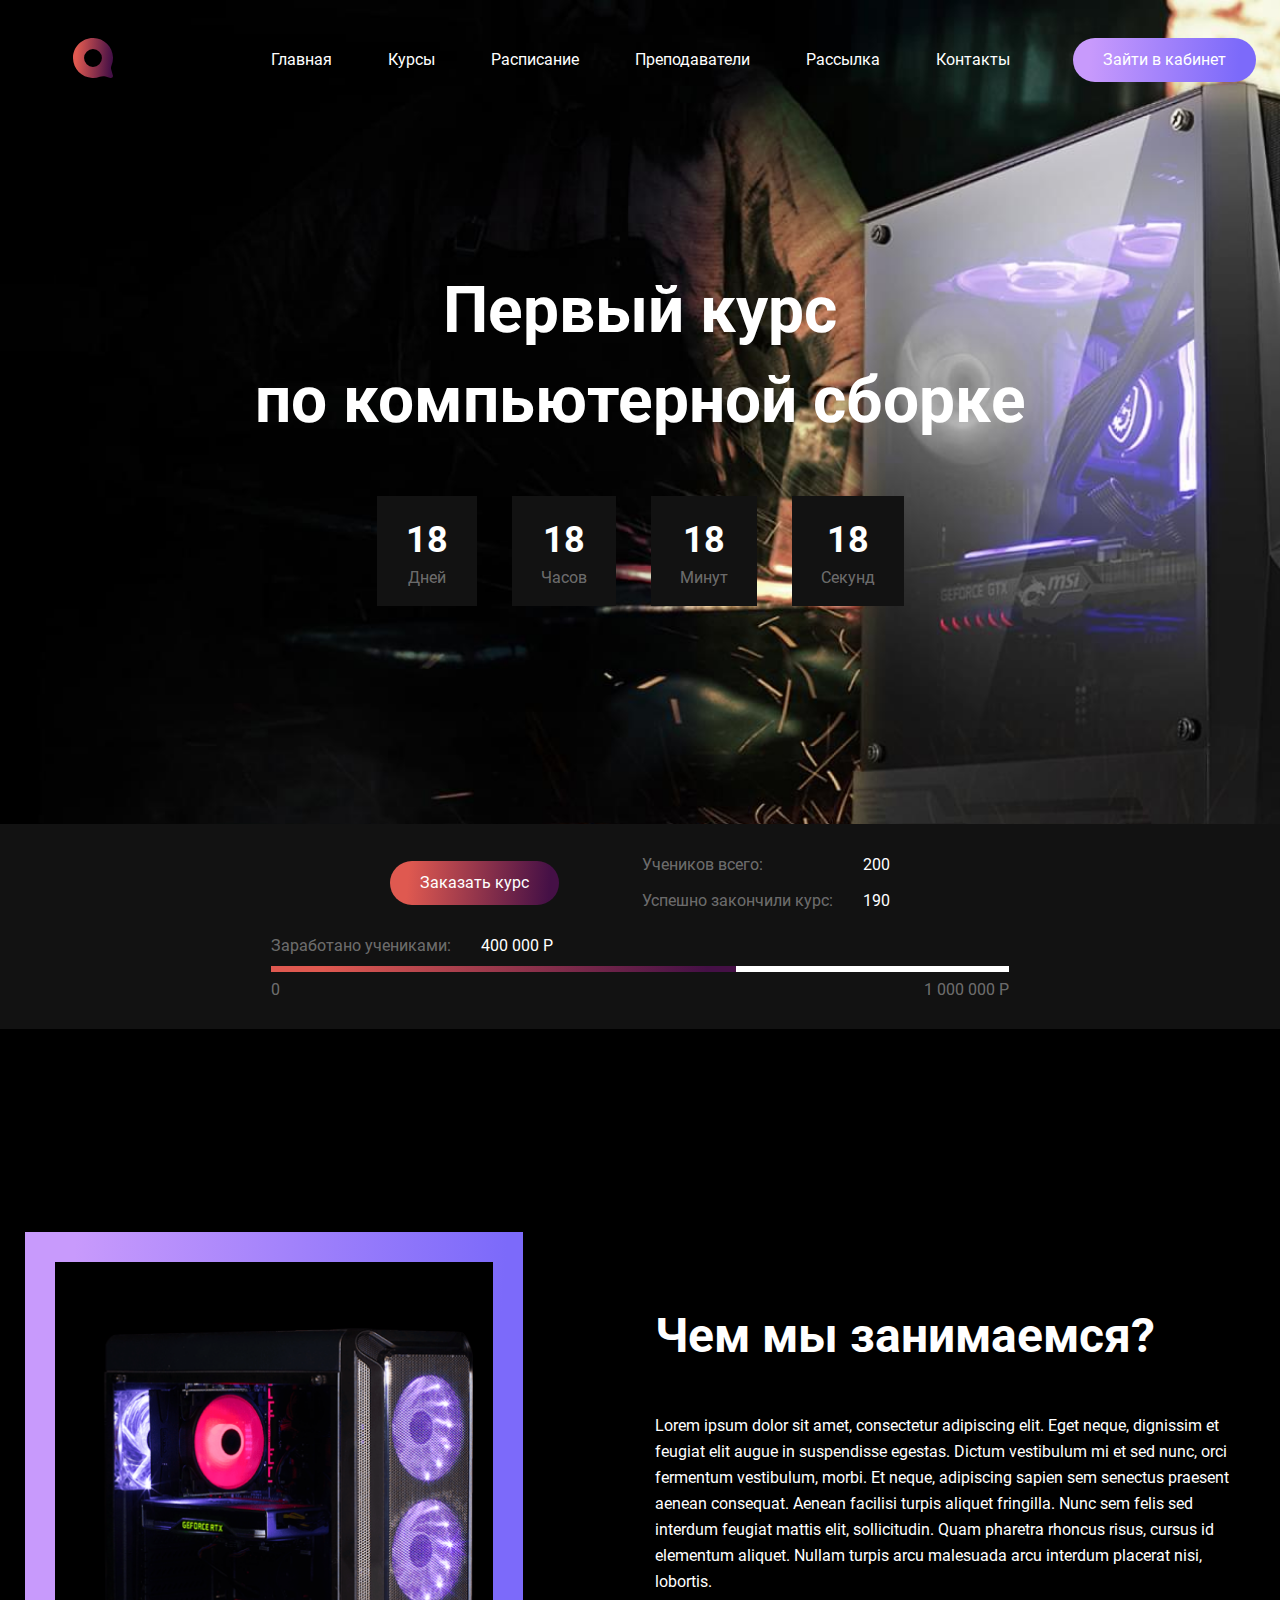
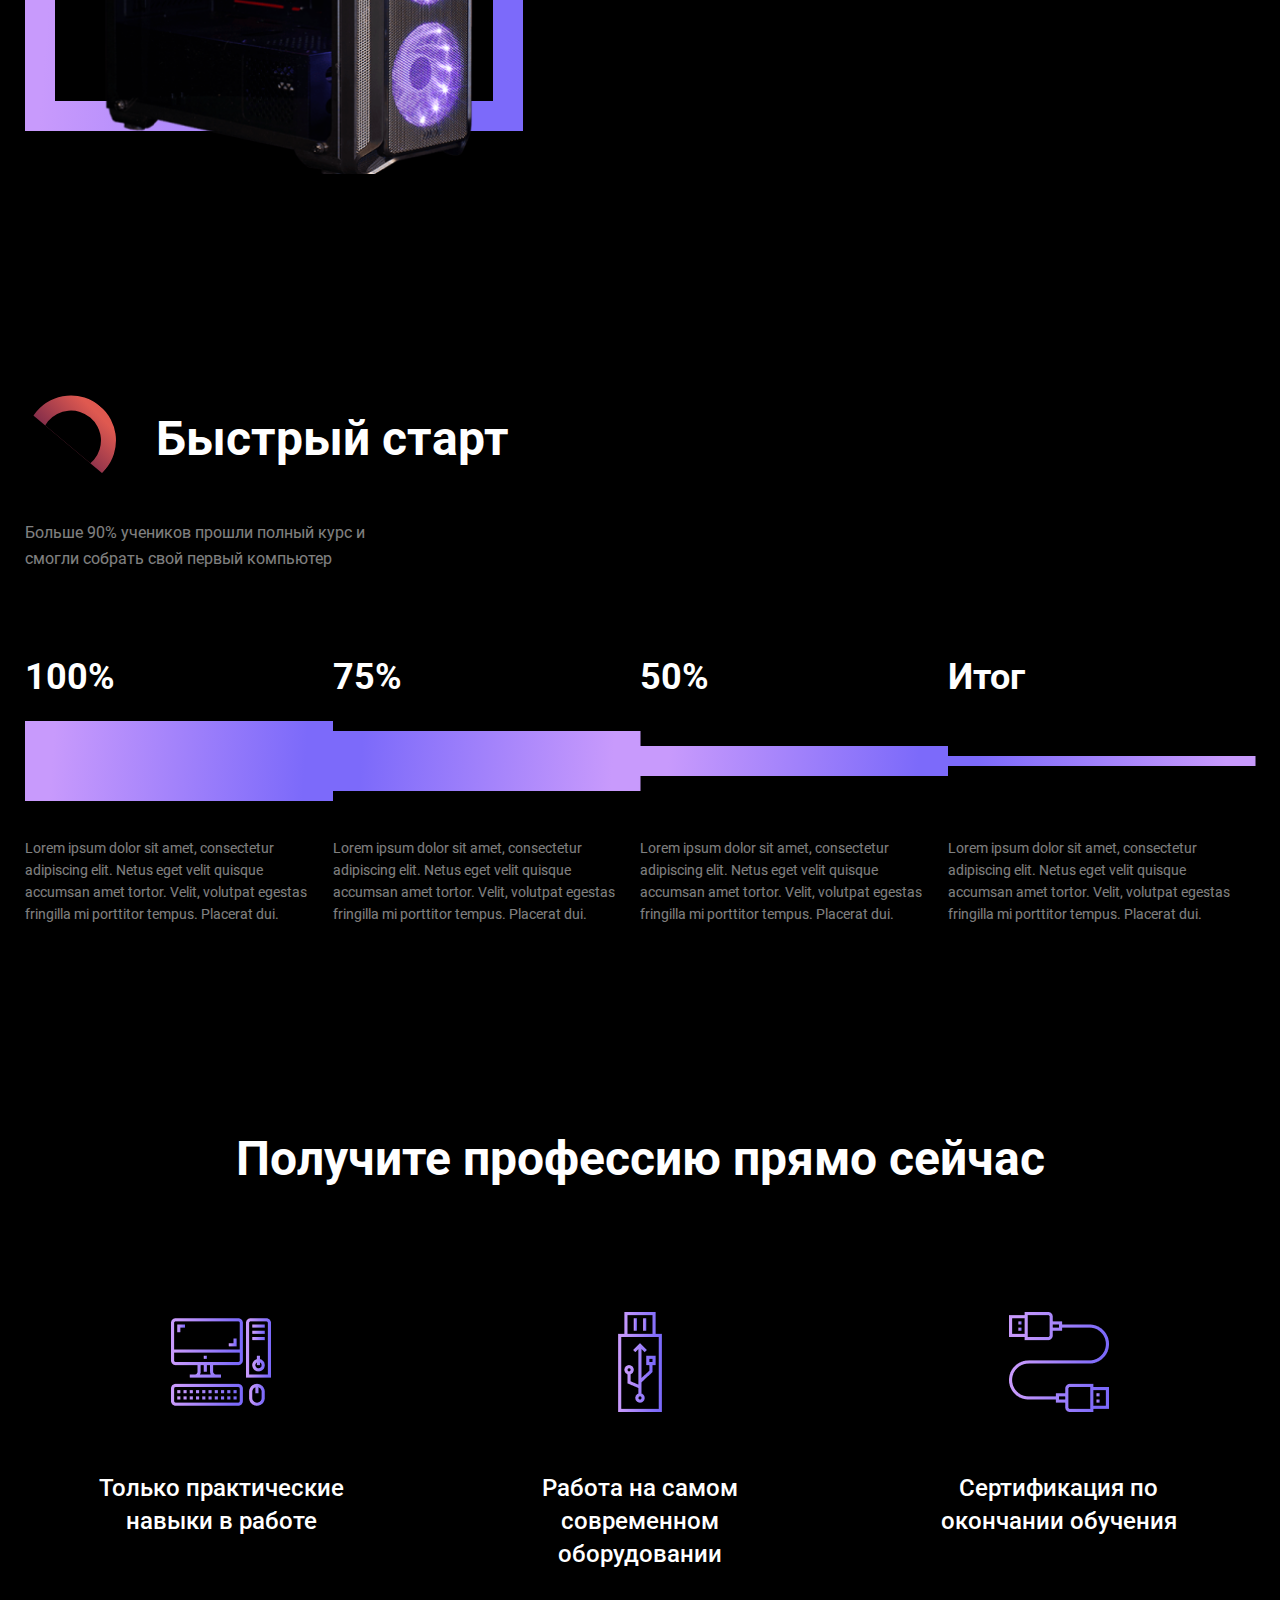
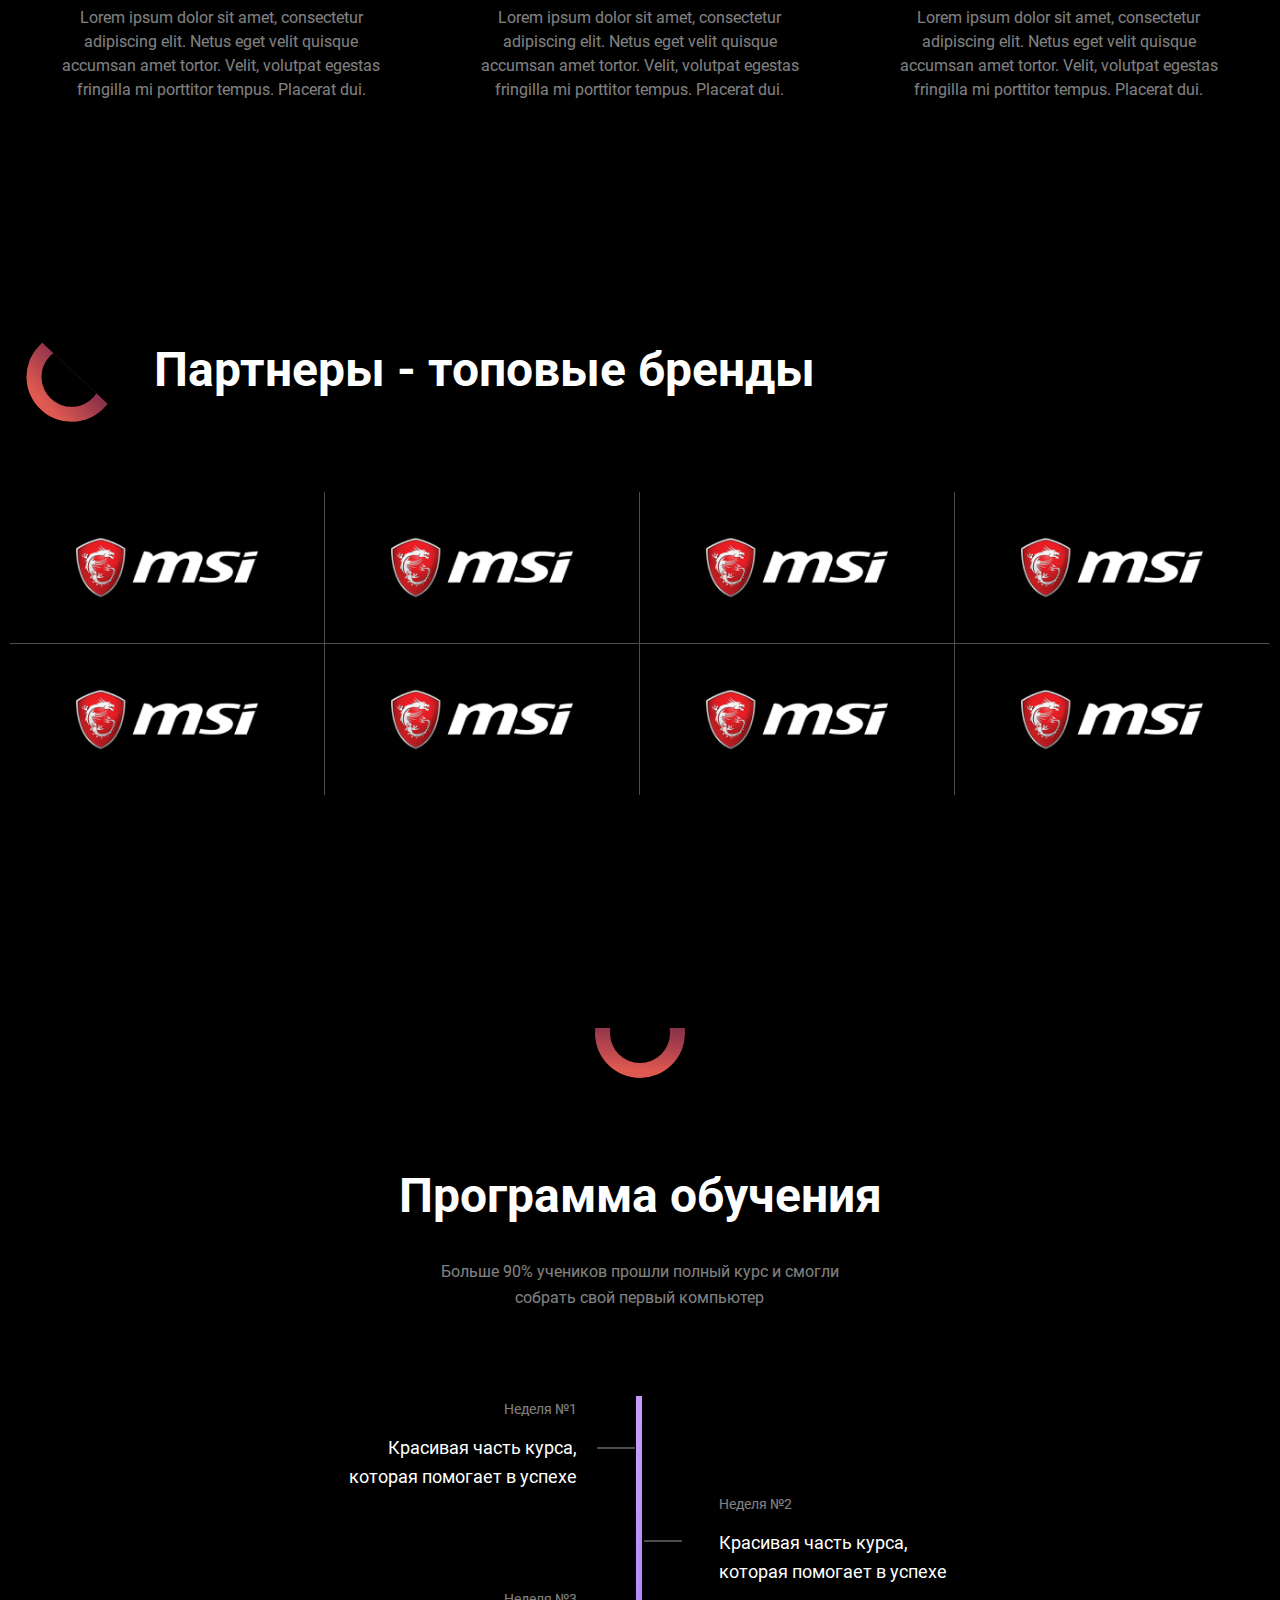
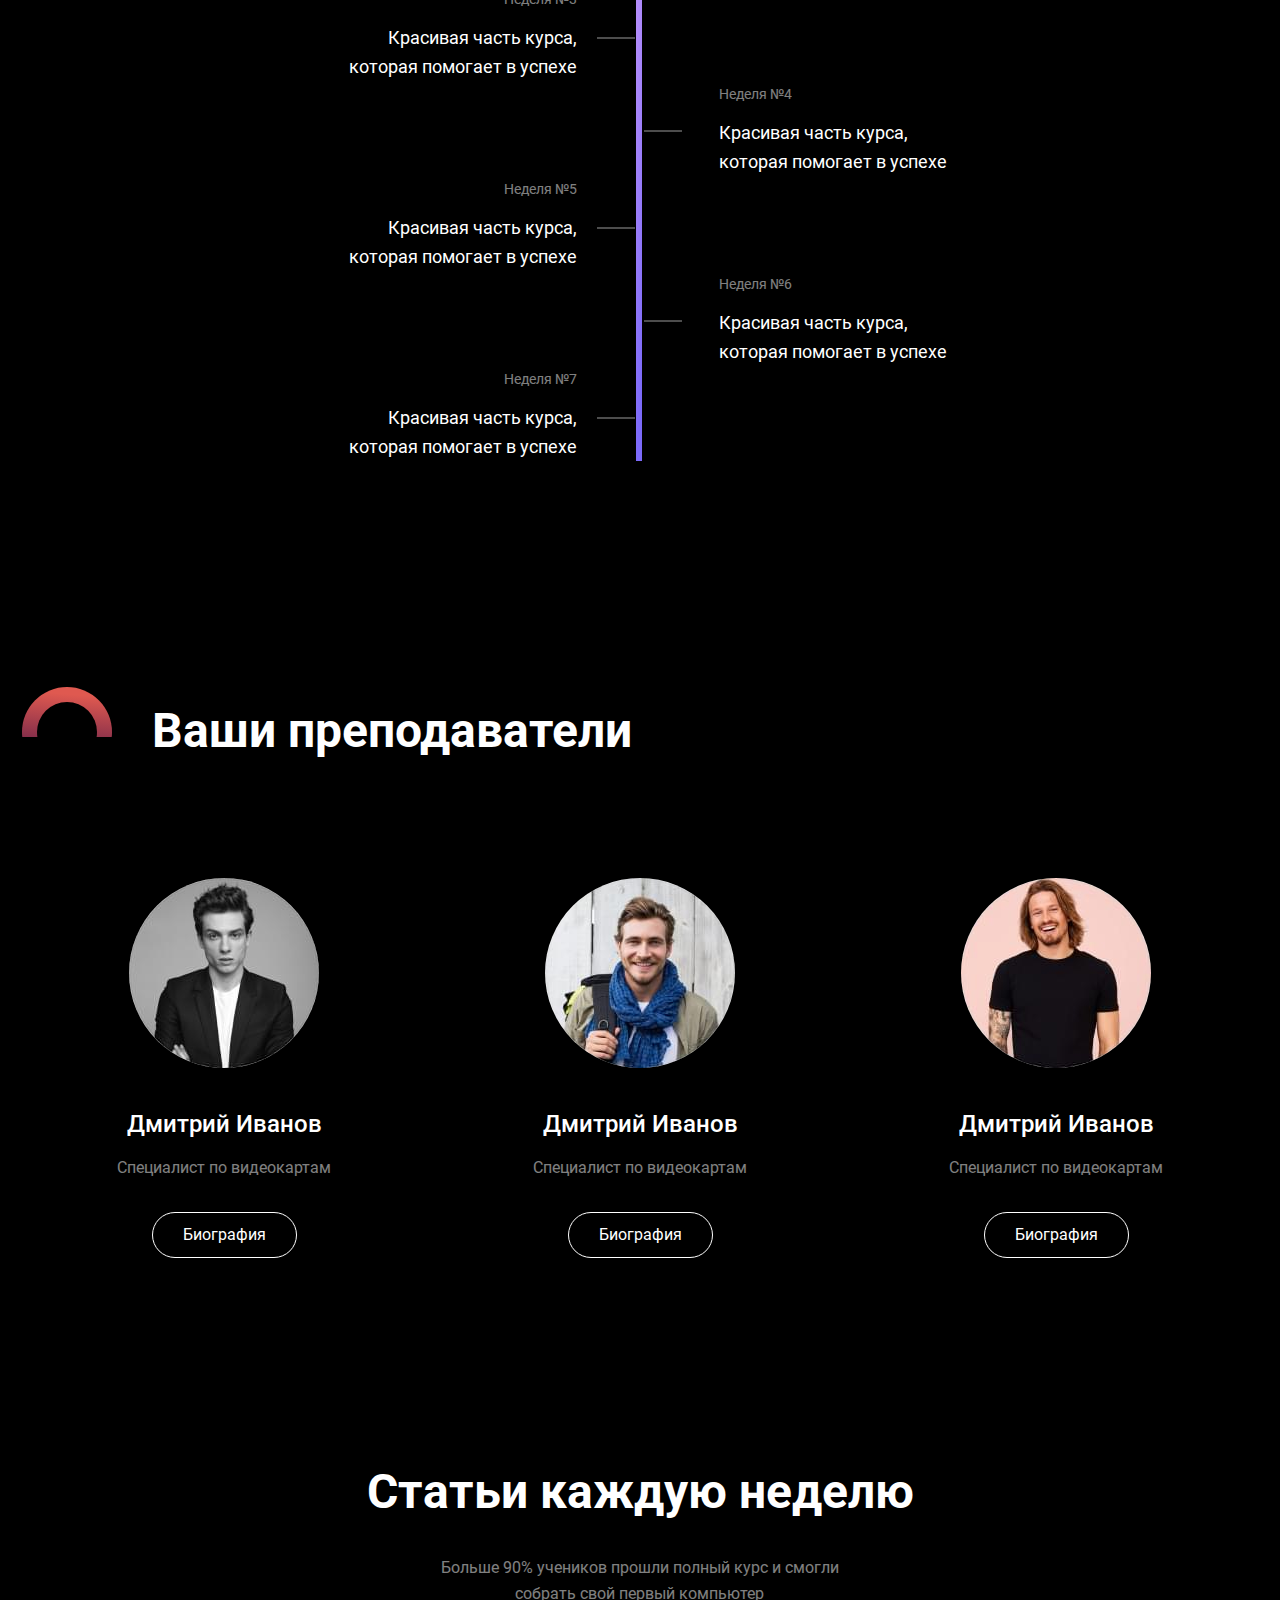
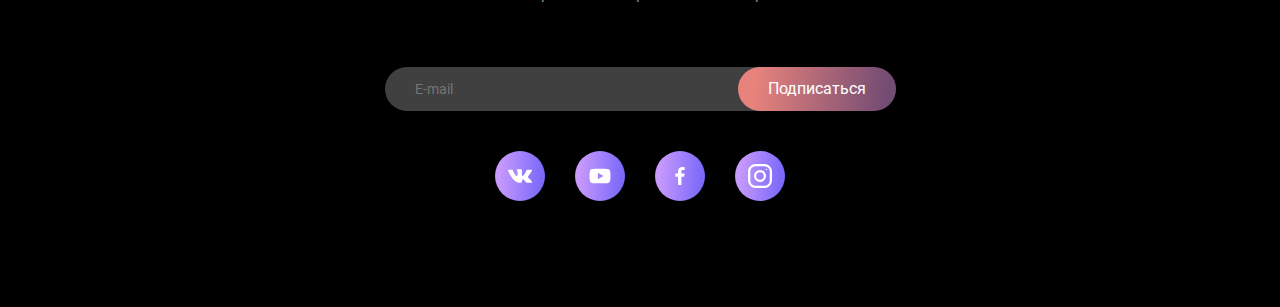
==== commit 816c15a9: "footer" ====
--- a/docs/index.html
+++ b/docs/index.html
@@ -298,19 +298,19 @@
               <div class="teachers__icon"><img width="190" height="190" src="img/teacher-right.jpg" alt="teacher" class="teachers__img"/></div>
               <div class="teachers__subtitle subtitle">Дмитрий Иванов</div>
               <p class="teachers__descr descr desc--transparent">Специалист по видеокартам</p>
-                <button type="button" class="teachers__button btn btn--black">Биография</button>
+                <button type="button" class="teachers__button btn btn--border">Биография</button>
             </div>
             <div class="teachers__item">
               <div class="teachers__icon"><img width="190" height="190" src="img/teacher-center.jpg" alt="teacher" class="teachers__img"/></div>
               <div class="teachers__subtitle subtitle">Дмитрий Иванов</div>
               <p class="teachers__descr descr desc--transparent">Специалист по видеокартам</p>
-              <button type="button" class="teachers__button btn btn--black">Биография</button>
+              <button type="button" class="teachers__button btn btn--border">Биография</button>
             </div>
             <div class="teachers__item">
               <div class="teachers__icon"><img width="190" height="190" src="img/teacher-left.jpg" alt="teacher" class="teachers__img"/></div>
               <div class="teachers__subtitle subtitle">Дмитрий Иванов</div>
               <p class="teachers__descr descr desc--transparent">Специалист по видеокартам</p>
-              <button type="button" class="teachers__button btn btn--black">Биография</button>
+              <button type="button" class="teachers__button btn btn--border">Биография</button>
             </div>
           </div>
         </div>
--- a/docs/css/main.css
+++ b/docs/css/main.css
@@ -1 +1 @@
-*{margin:0;padding:0;box-sizing:border-box}img{vertical-align:top}@font-face{font-family:Roboto;src:url(../fonts/Roboto/Roboto-Regular.ttf) format("truetype")}body{font:400 16px/24px Roboto,Arial,Helvetica,sans-serif;color:#fff;background-color:#000}a{color:#fff;text-decoration:none}.body__lock{overflow:hidden}.body--lock{position:fixed;overflow-y:hidden;top:0;right:0;left:0;bottom:0}.container{max-width:1348px;margin-left:auto;margin-right:auto;padding-left:25px;padding-right:25px}.header__logo{flex-shrink:0;text-decoration:none;position:absolute;top:38px;left:73px;z-index:1}@media (max-width:1200px){.header__logo{left:24px;top:48px}.header:before{content:"";position:absolute;top:0;left:0;bottom:0;right:0;background-color:#000;z-index:-1;opacity:.3}}@media (max-width:768px){.header__logo{top:30px}}.header{background:url(../img/background.jpg) center center/cover no-repeat;position:relative}.header__container{padding-top:43px;padding-bottom:48px;background-color:none}@media (max-width:1200px){.header__container{padding-bottom:130px}}@media (max-width:768px){.header__container{padding-top:30px;padding-bottom:80px}}@media (max-width:576px){.container{padding-left:16px;padding-right:16px}.header__logo{top:16px;left:16px}.header__container{padding-top:16px}.header__top{margin-bottom:30px}}@media (max-width:1200px){.header__nav{position:fixed;top:0;left:0;right:0;bottom:0;background-color:#161616;z-index:2;transition:transform .2s;transform:translateX(-100%);pointer-events:none;opacity:0;display:flex;align-items:center;justify-content:center;padding-top:110px;overflow-y:auto}.header__nav--active{transform:translateX(0);opacity:1;pointer-events:auto}}.header__top{display:flex;justify-content:space-between;align-items:center}.header__h1{margin-top:189px;margin-bottom:50px;width:60%}@media (max-width:1300px){.header__h1{flex-wrap:wrap;justify-content:center;width:100%;text-align:center}}@media (max-width:1200px){.header__h1{margin-top:73px}}@media (max-width:768px){.header__nav{padding-top:0}.header__h1{width:100%;text-align:center;margin-top:165px}.header__bottom{opacity:.9}}@media (max-width:576px){.header__h1{margin-top:73px;margin-bottom:30px}}.header__bottom{background-color:#121212}.header__bottom-container{display:flex;align-items:center;padding-top:23px;padding-bottom:21px}@media (max-width:1300px){.header__bottom-container{flex-wrap:wrap;justify-content:center;width:100%;text-align:center}}.header__bottom-btn{margin-right:83px}@media (max-width:768px){.header__bottom-container{justify-content:center;padding-top:30px;padding-bottom:30px;flex-direction:column;align-items:flex-start}.header__bottom-btn{margin:0 auto 15px}}.header__desc-item{display:flex;justify-content:space-between;color:rgba(255,255,255,.4);padding-top:5px;padding-bottom:5px}.header__desc-num{margin-left:30px;color:#fff}.header__progress{width:60%;padding-left:80px}@media (max-width:768px){.header__progress{width:70%}}@media (max-width:576px){.header__progress{width:100%}}.header__desc-item--progress{display:flex;justify-content:flex-start;padding-top:14px;padding-bottom:7px}.header__desc-list--row{display:flex;justify-content:space-between;margin-right:0}.header__burger{display:none;z-index:3;position:relative}@media (max-width:1200px){.header__burger{display:block}}.burger{width:25px;height:25px;background-color:transparent;border:0;cursor:pointer;position:relative}.burger__line{position:absolute;width:24px;height:2px;background-color:#fff;top:50%;margin-top:-1px;left:0;transition:transform .2s,opacity .2s}.burger__line:first-child{transform:translateY(-8px)}.burger__line:last-child{transform:translateY(8px)}.burger--active .burger__line:first-child{transform:translateY(0) rotate(45deg)}.burger--active .burger__line:nth-child(2){opacity:0}.burger--active .burger__line:last-child{transform:translateY(0) rotate(-45deg)}.nav{flex-grow:1}.nav__list{display:flex;justify-content:center;list-style-type:none;margin-left:110px}@media (max-width:1300px){.header__progress{padding-left:0}.nav__list{margin-left:0}}.nav__link{padding-left:28px;padding-right:28px;font:400 16px/34px Roboto,Arial,Helvetica,sans-serif;color:#fff;display:block;position:relative}.nav__link:after{content:" ";position:absolute;left:0;bottom:0;right:0;height:2px;background-color:red;transform:scaleX(0);transform-origin:center center;transition:transform .2s ease-in}.nav__link:hover:after{transform:scaleX(1);transform-origin:center center}@media (max-width:1200px){.nav__link{font:400 26px/34px Roboto,Arial,Helvetica,sans-serif}.nav__list--column{display:flex;flex-direction:column;align-items:center}.nav__list--column .nav__link{padding-top:20px;padding-bottom:20px}}.button__top-btn{z-index:3;flex-shrink:0;position:absolute;top:38px;right:72px}@media (max-width:1400px){.button__top-btn{right:24px}}@media (max-width:1200px){.button__top-btn{position:relative;margin-left:auto;margin-right:auto;right:0;top:0;left:25px}}.timer{display:grid;grid-template-columns:repeat(4,1fr);grid-gap:35px;max-width:527px;margin-bottom:170px}@media (max-width:1300px){.timer{margin:0 auto 170px}}@media (max-width:1024px){.timer{margin-bottom:0}}@media (max-width:820px){.timer{margin:0 auto}}@media (max-width:768px){.timer{max-width:476px;grid-gap:20px}}.timer__item{padding:17px 29px;background-color:#121212;text-align:center}@media (max-width:576px){.nav__list--column .nav__link{margin-bottom:21px;padding:0}.timer{max-width:330px;grid-gap:8px}.timer__item{padding:10px}}.timer__number{font:700 36px/54px Roboto,Arial,Helvetica,sans-serif}@media (max-width:768px){.timer__number{font:700 26px/39px Roboto,Arial,Helvetica,sans-serif}.doing__right{max-width:400px}}.timer__time{font:400 16px/22px Roboto,Arial,Helvetica,sans-serif;color:rgba(255,255,255,.4)}.progress__line{height:6px;position:relative;background-color:#fff}.progress__line-active{position:absolute;top:0;left:0;bottom:0;background:linear-gradient(94.78deg,#df5950 11.19%,#451046 93.72%)}.doing__container{padding-top:203px;padding-bottom:193px;display:grid;grid-template-columns:repeat(2,1fr);grid-gap:30px}@media (max-width:1024px){.doing__container{grid-template-columns:repeat(1,1fr);padding-top:30px;padding-bottom:60px}.doing__right{order:1;margin:0 auto}}.doing__img{width:auto;object-fit:cover;position:absolute;top:96px;left:38px;display:block;z-index:1}@media (max-width:576px){.doing__container{padding-bottom:40px}.doing__img{max-width:100%;height:auto;left:0}}.doing__left{margin-top:70px}@media (max-width:1024px){.doing__left{order:-1;margin-top:30px;margin-bottom:50px}}.doing__h2{margin-bottom:44px}.doing__desc{margin-right:15px}@media (max-width:1200px){.doing__img{top:60px}.doing__h2{text-align:center;margin-bottom:20px}.doing__desc{text-align:center;margin-right:0}}.result__container{padding-top:48px;padding-bottom:200px}@media (max-width:1024px){.result__container{padding-top:20px;padding-bottom:80px}.result__fast{justify-content:center}}.result__fast{margin-bottom:48px;display:flex}@media (max-width:1024px){.result__fast{margin-bottom:20px}}.result__bagel{margin-left:30px}.result__h2{padding-left:51px;padding-top:33px}@media (max-width:576px){.result__fast{flex-direction:column;align-items:center}.result__bagel{margin-left:0}.result__h2{padding-left:0}}.result__text{width:31%;margin-bottom:80px}@media (max-width:1024px){.result__text{text-align:center;width:100%}}.result__bottom{display:flex;flex-direction:column}.result__numbers{display:flex}@media (max-width:768px){.result__container{padding-bottom:60px}.result__text{margin-bottom:40px}.result__bottom{flex-direction:row;justify-content:center}.result__numbers{flex-direction:column;justify-content:space-between;text-align:end}}.result__number{font:700 36px/50px Roboto,Arial,Helvetica,sans-serif;color:#fff;padding-bottom:19px;width:100%}.result__lines{display:flex;align-items:center;flex-grow:1}.result__descs{display:flex}@media (max-width:768px){.result__number{font:700 26px/40px Roboto,Arial,Helvetica,sans-serif;padding-right:9px;padding-bottom:0;height:255px}.result__lines{flex-direction:column;flex-grow:0}.result__descs{flex-direction:column;justify-content:space-between}}.result__desc{padding-top:36px;padding-right:15px;width:100%}@media (max-width:768px){.result__desc{padding-top:0;padding-left:20px;height:255px}}.btn{border-radius:50px;padding:10px 30px;cursor:pointer;display:inline-block;vertical-align:top;border:none;color:#fff;font:400 16px/24px Roboto,Arial,Helvetica,sans-serif;transition:opacity .2s;z-index:1}.btn._disabled,.btn[disabled]{background:#ccc;pointer-events:none}.btn:hover{opacity:.8}.btn._active,.btn:active{opacity:1}.btn:focus-visible{box-shadow:0 0 0 2px #0ff}.btn--primary{background:linear-gradient(94.26deg,#c89afc 9.51%,#7c6afa 90.23%)}.btn--brand{background:linear-gradient(94.78deg,#df5950 11.19%,#451046 93.72%)}.btn--black{background-color:#000;border:1px solid #fff}.h1{font:700 64px/90px Roboto,Arial,Helvetica,sans-serif}@media (max-width:768px){.h1--reponsive{font:700 54px/80px Roboto,Arial,Helvetica,sans-serif}}@media (max-width:576px){.h1--reponsive{font:700 30px/45px Roboto,Arial,Helvetica,sans-serif}}.h2{font:700 48px/67px Roboto,Arial,Helvetica,sans-serif}@media (max-width:768px){.h2--reponsive{font:700 38px/53px Roboto,Arial,Helvetica,sans-serif}}@media (max-width:576px){.h2--reponsive{font:700 28px/43px Roboto,Arial,Helvetica,sans-serif}}.desc{font:400 16px/26px Roboto,Arial,Helvetica,sans-serif}.desc--transparent{color:#fff;opacity:.5}.desc--sm-fz{font:400 14px/22px Roboto,Arial,Helvetica,sans-serif;color:#fff;opacity:.5}.desc--lg-fz{font:400 18px/29px Roboto,Arial,Helvetica,sans-serif}.frame:after,.frame:before{content:" ";position:absolute;top:0;right:0;bottom:0;left:0}.frame{width:83%;height:499px;position:relative;display:flow-root}@media (max-width:1024px){.frame{width:53%}}@media (max-width:820px){.frame{width:68%}}.frame:before{background:linear-gradient(94.26deg,#c89afc 9.51%,#7c6afa 90.23%)}.frame:after{background-color:#000;margin:30px}.graph{background:linear-gradient(94.26deg,#c89afc 9.51%,#7c6afa 90.23%);height:80px;flex-grow:1;width:100%}@media (max-width:768px){.desc--lg-fz{font:400 16px/26px Roboto,Arial,Helvetica,sans-serif}.frame{width:100%}.graph{width:40px;height:250px;transform:scale(-1);background:linear-gradient(185deg,#c89afc 9.51%,#7c6afa 90.23%);flex-grow:0}}.graph--lg{transform:scale(-1);height:60px}@media (max-width:768px){.graph--lg{width:30px;height:255px;transform:scale(1)}}.graph--md{height:30px}@media (max-width:768px){.graph--md{width:10px;height:255px;transform:scale(-1)}}.graph--sm{transform:scale(-1);height:10px}@media (max-width:768px){.graph--sm{width:5px;height:255px;transform:scale(1)}}.bagel{width:50px;overflow:hidden}.bagel--rotate-right{transform:rotate(130deg)}.bagel--rotate-left{transform:rotate(313deg)}.bagel--rotate-bottom{transform:rotate(270deg)}.bagel--rotate-top{transform:rotate(90deg)}.bagel__line-active{width:90px;height:90px;position:relative}.bagel__line-active:after,.bagel__line-active:before{content:" ";position:absolute;top:0;right:0;bottom:0;left:0;background:linear-gradient(94.78deg,#df5950 11.19%,#451046 93.72%);border-radius:50%}.bagel__line-active:after{background:#000;margin:15px}.profession__container{padding-bottom:234px;padding-left:53px;padding-right:53px}@media (max-width:1024px){.profession__container{padding-left:25px;padding-right:25px;padding-bottom:80px}}.profession__h2{text-align:center;margin-bottom:120px}@media (max-width:1024px){.profession__h2{margin-bottom:80px}}@media (max-width:768px){.profession__container{padding-bottom:60px}.profession__h2{margin-bottom:60px}}@media (max-width:576px){.profession__container{padding-left:16px;padding-right:16px}.profession__h2{margin-bottom:40px}}.profession__info{display:grid;grid-template-columns:repeat(3,1fr);grid-gap:82px}@media (max-width:1024px){.profession__info{grid-template-columns:repeat(1,1fr);width:50%;margin:0 auto;grid-gap:50px}}.profession__item{width:100%}@media (max-width:768px){.profession__item{margin:0 auto}}.profession__icon{margin-bottom:60px}@media (max-width:768px){.profession__icon{margin-bottom:40px}}@media (max-width:576px){.profession__info{width:100%}.profession__icon{margin-bottom:30px}}.profession__img{display:block;margin:0 auto}.profession__subtitle{text-align:center;padding:0 17px;margin-bottom:35px}@media (max-width:1364px){.profession__subtitle{height:99px}}@media (max-width:768px){.profession__subtitle{margin-bottom:25px;height:77px}}.profession__descr{text-align:center}.subtitle{font:500 24px/33px Roboto,Arial,Helvetica,sans-serif}.partners__container{padding-right:10px;padding-left:10px;padding-bottom:153px}@media (max-width:1024px){.partners__container{padding-right:16px;padding-left:16px;padding-bottom:80px}.partners__top{justify-content:center}}.partners__top{display:flex;margin-left:47px}@media (max-width:576px){.profession__subtitle{margin-bottom:10px}.subtitle{font:500 20px/27px Roboto,Arial,Helvetica,sans-serif}.partners__top{flex-direction:column;align-items:center;margin-left:0}}.partners__h2{text-align:center;margin-bottom:89px;padding-left:47px}@media (max-width:768px){.partners__container{padding-bottom:60px}.partners__h2{margin-bottom:60px}}@media (max-width:576px){.partners__h2{margin-bottom:40px;padding-left:0}}.partners__list{display:grid;grid-template-columns:repeat(4,1fr);list-style:none}.partners__item{padding:29px 66px;list-style:none}@media (max-width:576px){.partners__item{padding:10px}}.partners__item:nth-child(-n+4){border-bottom:1px solid rgba(255,255,255,.3)}.partners__item:nth-child(-n+8){border-right:1px solid rgba(255,255,255,.3)}.partners__item:nth-child(4),.partners__item:nth-child(8){border-right:1px solid rgba(18,18,18,0)}.partners__img{display:block;width:100%;object-fit:contain}.training__container{padding-top:60px;padding-bottom:199px}@media (max-width:1024px){.partners__list{grid-template-columns:repeat(2,1fr)}.partners__item:nth-child(2),.partners__item:nth-child(6){border-right:1px solid rgba(18,18,18,0)}.partners__item:nth-child(5),.partners__item:nth-child(6){border-bottom:1px solid rgba(255,255,255,.3)}.training__container{padding-top:0;padding-bottom:80px}}.training__top{display:flex;flex-direction:column;align-items:center}.training__h2{margin-top:64px;margin-bottom:30px}@media (max-width:1024px){.training__h2{margin-top:40px}}.training__desc{margin-bottom:85px;width:33%;text-align:center}@media (max-width:1024px){.training__desc{margin-bottom:50px}}@media (max-width:768px){.training__container{padding-bottom:60px}.training__h2{margin-top:20px}.training__desc{width:100%;margin-bottom:30px}}.training__list{position:relative;margin:0 auto;max-width:620px;list-style-type:none}.training__list:after{content:" ";position:absolute;left:51%;top:0;bottom:0;width:6px;margin-left:-10px;background:linear-gradient(94.26deg,#c89afc 9.51%,#7c6afa 90.23%)}.training__info{width:50%;text-align:right;display:flex;flex-direction:column;align-items:flex-end;padding-right:63px}.training__week{padding-top:2px}.training__text{position:relative;padding-top:13px}.training__text:after{content:" ";height:2px;width:38px;background-color:rgba(255,255,255,.3);position:absolute;right:-58px;top:27px}.training__item:nth-child(even) .training__info{padding-right:0;text-align:left;margin-left:auto;align-items:flex-start;padding-left:79px}@media (max-width:576px){.training__info{padding-right:37px}.training__text:after{right:-32px;width:26px}.training__item:nth-child(even) .training__info{padding-left:37px}}.training__item:nth-child(even) .training__text:after{right:auto;left:-75px;top:25px}.teachers__container{padding-left:16px;padding-right:16px;padding-bottom:200px}.teachers__top{display:flex;align-items:center;margin-bottom:114px;margin-left:26px}@media (max-width:768px){.teachers__container{padding-bottom:60px}.teachers__top{justify-content:center;margin-bottom:60px}}.teachers__h2{padding-top:37px;padding-left:60px}@media (max-width:576px){.training__item:nth-child(even) .training__text:after{left:-36px}.teachers__top{flex-direction:column;align-items:center;margin-left:0}.teachers__h2{padding-top:17px;padding-left:0}}.teachers__info{display:grid;grid-template-columns:repeat(3,1fr)}.teachers__item{width:100%;text-align:center}.teachers__img{display:inline-block;border-radius:50%;max-width:100%}.teachers__subtitle{padding:40px 0 15px}@media (max-width:768px){.teachers__info{grid-template-columns:repeat(1,1fr);grid-gap:30px}.teachers__subtitle{padding-top:30px}}.teachers__descr{padding-bottom:32px}.footer__container{display:flex;align-items:center;flex-direction:column;padding-bottom:106px}.footer__h2{margin-bottom:30px}.footer__desc{text-align:center;margin-bottom:60px;width:33%}@media (max-width:1024px){.footer__desc{width:100%}}.footer__form{display:flex;max-width:500px;position:relative;margin-bottom:40px;padding-right:151px}.footer__inputs{width:auto;display:flex}.footer__input{padding:11px 30px;width:353px;border-radius:50px 0 0 50px;border:none;white-space:nowrap;background-color:rgba(255,255,255,.25);font:400 14px/22px Roboto,Arial,Helvetica,sans-serif;flex-grow:1}.footer__send{position:absolute;top:0;left:335px;bottom:0;text-align:center;flex-shrink:0}.footer__socials{display:grid;grid-template-columns:repeat(4,1fr);grid-gap:30px}.footer__social{display:block;background:linear-gradient(94.26deg,#c89afc 9.51%,#7c6afa 90.23%);padding:13px;border-radius:50%}.footer__icon{display:block}+*{margin:0;padding:0;box-sizing:border-box}img{vertical-align:top}@font-face{font-family:Roboto;src:url(../fonts/Roboto/Roboto-Regular.ttf) format("truetype")}body{font:400 16px/24px Roboto,Arial,Helvetica,sans-serif;color:#fff;background-color:#000}a{color:#fff;text-decoration:none}.body__lock{overflow:hidden}.body--lock{position:fixed;overflow-y:hidden;top:0;right:0;left:0;bottom:0}.container{max-width:1348px;margin-left:auto;margin-right:auto;padding-left:25px;padding-right:25px}.header__logo{flex-shrink:0;text-decoration:none;position:absolute;top:38px;left:73px;z-index:1}@media (max-width:1200px){.header__logo{left:24px;top:48px}.header:before{content:"";position:absolute;top:0;left:0;bottom:0;right:0;background-color:#000;z-index:-1;opacity:.3}}@media (max-width:768px){.header__logo{top:30px}}.header{background:url(../img/background.jpg) center center/cover no-repeat;position:relative}.header__container{padding-top:43px;padding-bottom:48px;background-color:none}@media (max-width:1200px){.header__container{padding-bottom:130px}}@media (max-width:768px){.header__container{padding-top:30px;padding-bottom:80px}}@media (max-width:576px){.container{padding-left:16px;padding-right:16px}.header__logo{top:16px;left:16px}.header__container{padding-top:16px}.header__top{margin-bottom:30px}}@media (max-width:1200px){.header__nav{position:fixed;top:0;left:0;right:0;bottom:0;background-color:#161616;z-index:2;transition:transform .2s;transform:translateX(-100%);pointer-events:none;opacity:0;display:flex;align-items:center;justify-content:center;padding-top:110px;overflow-y:auto}.header__nav--active{transform:translateX(0);opacity:1;pointer-events:auto}}.header__top{display:flex;justify-content:space-between;align-items:center}.header__h1{margin-top:189px;margin-bottom:50px;width:60%}@media (max-width:1300px){.header__h1{flex-wrap:wrap;justify-content:center;width:100%;text-align:center}}@media (max-width:1200px){.header__h1{margin-top:73px}}@media (max-width:768px){.header__nav{padding-top:0}.header__h1{width:100%;text-align:center;margin-top:165px}.header__bottom{opacity:.9}}@media (max-width:576px){.header__h1{margin-top:73px;margin-bottom:30px}}.header__bottom{background-color:#121212}.header__bottom-container{display:flex;align-items:center;padding-top:23px;padding-bottom:21px}@media (max-width:1300px){.header__bottom-container{flex-wrap:wrap;justify-content:center;width:100%;text-align:center}}.header__bottom-btn{margin-right:83px}@media (max-width:768px){.header__bottom-container{justify-content:center;padding-top:30px;padding-bottom:30px;flex-direction:column;align-items:flex-start}.header__bottom-btn{margin:0 auto 15px}}.header__desc-item{display:flex;justify-content:space-between;color:rgba(255,255,255,.4);padding-top:5px;padding-bottom:5px}.header__desc-num{margin-left:30px;color:#fff}.header__progress{width:60%;padding-left:80px}@media (max-width:768px){.header__progress{width:70%}}@media (max-width:576px){.header__progress{width:100%}}.header__desc-item--progress{display:flex;justify-content:flex-start;padding-top:14px;padding-bottom:7px}.header__desc-list--row{display:flex;justify-content:space-between;margin-right:0}.header__burger{display:none;z-index:3;position:relative}@media (max-width:1200px){.header__burger{display:block}}.burger{width:25px;height:25px;background-color:transparent;border:0;cursor:pointer;position:relative}.burger__line{position:absolute;width:24px;height:2px;background-color:#fff;top:50%;margin-top:-1px;left:0;transition:transform .2s,opacity .2s}.burger__line:first-child{transform:translateY(-8px)}.burger__line:last-child{transform:translateY(8px)}.burger--active .burger__line:first-child{transform:translateY(0) rotate(45deg)}.burger--active .burger__line:nth-child(2){opacity:0}.burger--active .burger__line:last-child{transform:translateY(0) rotate(-45deg)}.nav{flex-grow:1}.nav__list{display:flex;justify-content:center;list-style-type:none;margin-left:110px}@media (max-width:1300px){.header__progress{padding-left:0}.nav__list{margin-left:0}}.nav__link{padding-left:28px;padding-right:28px;font:400 16px/34px Roboto,Arial,Helvetica,sans-serif;color:#fff;display:block;position:relative}.nav__link:after{content:" ";position:absolute;left:0;bottom:0;right:0;height:2px;background-color:red;transform:scaleX(0);transform-origin:center center;transition:transform .2s ease-in}.nav__link:hover:after{transform:scaleX(1);transform-origin:center center}@media (max-width:1200px){.nav__link{font:400 26px/34px Roboto,Arial,Helvetica,sans-serif}.nav__list--column{display:flex;flex-direction:column;align-items:center}.nav__list--column .nav__link{padding-top:20px;padding-bottom:20px}}.button__top-btn{z-index:3;flex-shrink:0;position:absolute;top:38px;right:72px}@media (max-width:1400px){.button__top-btn{right:24px}}@media (max-width:1200px){.button__top-btn{position:relative;margin-left:auto;margin-right:auto;right:0;top:0;left:25px}}.timer{display:grid;grid-template-columns:repeat(4,1fr);grid-gap:35px;max-width:527px;margin-bottom:170px}@media (max-width:1300px){.timer{margin:0 auto 170px}}@media (max-width:1024px){.timer{margin-bottom:0}}@media (max-width:768px){.timer{max-width:476px;grid-gap:20px}}.timer__item{padding:17px 29px;background-color:#121212;text-align:center}@media (max-width:576px){.nav__list--column .nav__link{margin-bottom:21px;padding:0}.timer{max-width:330px;grid-gap:8px}.timer__item{padding:10px}}.timer__number{font:700 36px/54px Roboto,Arial,Helvetica,sans-serif}@media (max-width:768px){.timer__number{font:700 26px/39px Roboto,Arial,Helvetica,sans-serif}}.timer__time{font:400 16px/22px Roboto,Arial,Helvetica,sans-serif;color:rgba(255,255,255,.4)}.progress__line{height:6px;position:relative;background-color:#fff}.progress__line-active{position:absolute;top:0;left:0;bottom:0;background:linear-gradient(94.78deg,#df5950 11.19%,#451046 93.72%)}.doing__container{padding-top:203px;padding-bottom:193px;display:grid;grid-template-columns:repeat(2,1fr);grid-gap:30px}@media (max-width:1024px){.doing__container{grid-template-columns:repeat(1,1fr);padding-top:30px;padding-bottom:60px}}.doing__right{width:83%}@media (max-width:1024px){.doing__right{order:1;margin:0 auto;width:53%}}@media (max-width:820px){.timer{margin:0 auto}.doing__right{width:68%}}@media (max-width:768px){.doing__right{width:100%}}.doing__img{width:auto;object-fit:cover;position:absolute;top:96px;left:38px;display:block;z-index:1}@media (max-width:576px){.doing__container{padding-bottom:40px}.doing__img{max-width:100%;height:auto;left:0}}.doing__left{margin-top:70px}@media (max-width:1024px){.doing__left{order:-1;margin-top:30px;margin-bottom:50px}}.doing__h2{margin-bottom:44px}.doing__desc{margin-right:15px}@media (max-width:1200px){.doing__img{top:60px}.doing__h2{text-align:center;margin-bottom:20px}.doing__desc{text-align:center;margin-right:0}}.result__container{padding-top:48px;padding-bottom:200px}@media (max-width:1024px){.result__container{padding-top:20px;padding-bottom:80px}.result__fast{justify-content:center}}.result__fast{margin-bottom:48px;display:flex}@media (max-width:1024px){.result__fast{margin-bottom:20px}}.result__bagel{margin-left:30px}.result__h2{padding-left:51px;padding-top:33px}@media (max-width:576px){.result__fast{flex-direction:column;align-items:center}.result__bagel{margin-left:0}.result__h2{padding-left:0}}.result__text{width:31%;margin-bottom:80px}@media (max-width:1024px){.result__text{text-align:center;width:100%}}.result__bottom{display:flex;flex-direction:column}.result__numbers{display:flex}@media (max-width:768px){.result__container{padding-bottom:60px}.result__text{margin-bottom:40px}.result__bottom{flex-direction:row;justify-content:center}.result__numbers{flex-direction:column;justify-content:space-between;text-align:end}}.result__number{font:700 36px/50px Roboto,Arial,Helvetica,sans-serif;color:#fff;padding-bottom:19px;width:100%}.result__lines{display:flex;align-items:center;flex-grow:1}.result__descs{display:flex}@media (max-width:768px){.result__number{font:700 26px/40px Roboto,Arial,Helvetica,sans-serif;padding-right:9px;padding-bottom:0;height:255px}.result__lines{flex-direction:column;flex-grow:0}.result__descs{flex-direction:column;justify-content:space-between}}.result__desc{padding-top:36px;padding-right:15px;width:100%}@media (max-width:768px){.result__desc{padding-top:0;padding-left:20px;height:255px}}.btn{border-radius:50px;padding:10px 30px;cursor:pointer;display:inline-block;vertical-align:top;border:none;color:#fff;font:400 16px/24px Roboto,Arial,Helvetica,sans-serif;transition:opacity .2s;z-index:1}.btn._disabled,.btn[disabled]{background:#ccc;pointer-events:none}.btn:hover{opacity:.8}.btn._active,.btn:active{opacity:1}.btn:focus-visible{box-shadow:0 0 0 2px #0ff}.btn--primary{background:linear-gradient(94.26deg,#c89afc 9.51%,#7c6afa 90.23%)}.btn--brand{background:linear-gradient(94.78deg,#df5950 11.19%,#451046 93.72%)}.btn--border{background-color:transparent;border:1px solid #fff}.h1{font:700 64px/90px Roboto,Arial,Helvetica,sans-serif}@media (max-width:768px){.h1--reponsive{font:700 54px/80px Roboto,Arial,Helvetica,sans-serif}}@media (max-width:576px){.h1--reponsive{font:700 30px/45px Roboto,Arial,Helvetica,sans-serif}}.h2{font:700 48px/67px Roboto,Arial,Helvetica,sans-serif}@media (max-width:768px){.h2--reponsive{font:700 38px/53px Roboto,Arial,Helvetica,sans-serif}}@media (max-width:576px){.h2--reponsive{font:700 28px/43px Roboto,Arial,Helvetica,sans-serif}}.desc{font:400 16px/26px Roboto,Arial,Helvetica,sans-serif}.desc--transparent{color:#fff;opacity:.5}.desc--sm-fz{font:400 14px/22px Roboto,Arial,Helvetica,sans-serif;color:#fff;opacity:.5}.desc--lg-fz{font:400 18px/29px Roboto,Arial,Helvetica,sans-serif}.frame:after,.frame:before{content:" ";position:absolute;top:0;right:0;bottom:0;left:0}.frame{height:499px;position:relative;display:flow-root}.frame:before{background:linear-gradient(94.26deg,#c89afc 9.51%,#7c6afa 90.23%)}.frame:after{background-color:#000;margin:30px}.graph{background:linear-gradient(94.26deg,#c89afc 9.51%,#7c6afa 90.23%);height:80px;flex-grow:1;width:100%}@media (max-width:768px){.desc--lg-fz{font:400 16px/26px Roboto,Arial,Helvetica,sans-serif}.graph{width:40px;height:250px;transform:scale(-1);background:linear-gradient(185deg,#c89afc 9.51%,#7c6afa 90.23%);flex-grow:0}}.graph--lg{transform:scale(-1);height:60px}@media (max-width:768px){.graph--lg{width:30px;height:255px;transform:scale(1)}}.graph--md{height:30px}@media (max-width:768px){.graph--md{width:10px;height:255px;transform:scale(-1)}}.graph--sm{transform:scale(-1);height:10px}@media (max-width:768px){.graph--sm{width:5px;height:255px;transform:scale(1)}}.bagel{width:50px;overflow:hidden}.bagel--rotate-right{transform:rotate(130deg)}.bagel--rotate-left{transform:rotate(313deg)}.bagel--rotate-bottom{transform:rotate(270deg)}.bagel--rotate-top{transform:rotate(90deg)}.bagel__line-active{width:90px;height:90px;position:relative}.bagel__line-active:after,.bagel__line-active:before{content:" ";position:absolute;top:0;right:0;bottom:0;left:0;background:linear-gradient(94.78deg,#df5950 11.19%,#451046 93.72%);border-radius:50%}.bagel__line-active:after{background:#000;margin:15px}.profession__container{padding-bottom:234px;padding-left:53px;padding-right:53px}@media (max-width:1024px){.profession__container{padding-left:25px;padding-right:25px;padding-bottom:80px}}.profession__h2{text-align:center;margin-bottom:120px}@media (max-width:1024px){.profession__h2{margin-bottom:80px}}@media (max-width:768px){.profession__container{padding-bottom:60px}.profession__h2{margin-bottom:60px}}@media (max-width:576px){.profession__container{padding-left:16px;padding-right:16px}.profession__h2{margin-bottom:40px}}.profession__info{display:grid;grid-template-columns:repeat(3,1fr);grid-gap:82px}@media (max-width:1024px){.profession__info{grid-template-columns:repeat(1,1fr);width:50%;margin:0 auto;grid-gap:50px}}.profession__item{width:100%}@media (max-width:768px){.profession__item{margin:0 auto}}.profession__icon{margin-bottom:60px}@media (max-width:768px){.profession__icon{margin-bottom:40px}}@media (max-width:576px){.profession__info{width:100%}.profession__icon{margin-bottom:30px}}.profession__img{display:block;margin:0 auto}.profession__subtitle{text-align:center;padding:0 17px;margin-bottom:35px}@media (max-width:1364px){.profession__subtitle{height:99px}}@media (max-width:768px){.profession__subtitle{margin-bottom:25px;height:77px}}.profession__descr{text-align:center}.subtitle{font:500 24px/33px Roboto,Arial,Helvetica,sans-serif}.partners__container{padding-right:10px;padding-left:10px;padding-bottom:153px}@media (max-width:1024px){.partners__container{padding-right:16px;padding-left:16px;padding-bottom:80px}.partners__top{justify-content:center}}.partners__top{display:flex;margin-left:47px}@media (max-width:576px){.profession__subtitle{margin-bottom:10px}.subtitle{font:500 20px/27px Roboto,Arial,Helvetica,sans-serif}.partners__top{flex-direction:column;align-items:center;margin-left:0}}.partners__h2{text-align:center;margin-bottom:89px;padding-left:47px}@media (max-width:768px){.partners__container{padding-bottom:60px}.partners__h2{margin-bottom:60px}}@media (max-width:576px){.partners__h2{margin-bottom:40px;padding-left:0}}.partners__list{display:grid;grid-template-columns:repeat(4,1fr);list-style:none}.partners__item{padding:29px 66px;list-style:none}@media (max-width:576px){.partners__item{padding:10px}}.partners__item:nth-child(-n+4){border-bottom:1px solid rgba(255,255,255,.3)}.partners__item:nth-child(-n+8){border-right:1px solid rgba(255,255,255,.3)}.partners__item:nth-child(4),.partners__item:nth-child(8){border-right:1px solid rgba(18,18,18,0)}.partners__img{display:block;width:100%;object-fit:contain}.training__container{padding-top:60px;padding-bottom:199px}@media (max-width:1024px){.partners__list{grid-template-columns:repeat(2,1fr)}.partners__item:nth-child(2),.partners__item:nth-child(6){border-right:1px solid rgba(18,18,18,0)}.partners__item:nth-child(5),.partners__item:nth-child(6){border-bottom:1px solid rgba(255,255,255,.3)}.training__container{padding-top:0;padding-bottom:80px}}.training__top{display:flex;flex-direction:column;align-items:center}.training__h2{margin-top:64px;margin-bottom:30px}@media (max-width:1024px){.training__h2{margin-top:40px}}.training__desc{margin-bottom:85px;width:33%;text-align:center}@media (max-width:1024px){.training__desc{margin-bottom:50px}}@media (max-width:768px){.training__container{padding-bottom:60px}.training__h2{margin-top:20px}.training__desc{width:100%;margin-bottom:30px}}.training__list{position:relative;margin:0 auto;max-width:620px;list-style-type:none}.training__list:after{content:" ";position:absolute;left:51%;top:0;bottom:0;width:6px;margin-left:-10px;background:linear-gradient(94.26deg,#c89afc 9.51%,#7c6afa 90.23%)}.training__info{width:50%;text-align:right;display:flex;flex-direction:column;align-items:flex-end;padding-right:63px}.training__week{padding-top:2px}.training__text{position:relative;padding-top:13px}.training__text:after{content:" ";height:2px;width:38px;background-color:rgba(255,255,255,.3);position:absolute;right:-58px;top:27px}.training__item:nth-child(even) .training__info{padding-right:0;text-align:left;margin-left:auto;align-items:flex-start;padding-left:79px}@media (max-width:576px){.training__info{padding-right:37px}.training__text:after{right:-32px;width:26px}.training__item:nth-child(even) .training__info{padding-left:37px}}.training__item:nth-child(even) .training__text:after{right:auto;left:-75px;top:25px}.teachers__container{padding-left:16px;padding-right:16px;padding-bottom:200px}.teachers__top{display:flex;align-items:center;margin-bottom:114px;margin-left:26px}@media (max-width:768px){.teachers__container{padding-bottom:60px}.teachers__top{justify-content:center;margin-bottom:60px}}.teachers__h2{padding-top:37px;padding-left:60px}@media (max-width:576px){.training__item:nth-child(even) .training__text:after{left:-36px}.teachers__top{flex-direction:column;align-items:center;margin-left:0}.teachers__h2{padding-top:17px;padding-left:0}}.teachers__info{display:grid;grid-template-columns:repeat(3,1fr)}.teachers__item{width:100%;text-align:center}.teachers__img{display:inline-block;border-radius:50%;max-width:100%}.teachers__subtitle{padding:40px 0 15px}@media (max-width:768px){.teachers__info{grid-template-columns:repeat(1,1fr);grid-gap:30px}.teachers__subtitle{padding-top:30px}}.teachers__descr{padding-bottom:32px}.footer__container{display:flex;align-items:center;flex-direction:column;padding-bottom:106px}.footer__h2{margin-bottom:30px}.footer__desc{text-align:center;margin-bottom:60px;width:33%}@media (max-width:1024px){.footer__desc{width:100%}}.footer__form{display:flex;justify-content:center;width:100%;margin-bottom:40px}@media (max-width:400px){.footer__h2{text-align:center}.footer__form{flex-direction:column;align-items:center}}.footer__input{padding:11px 30px;max-width:353px;border-radius:50px 0 0 50px;border:none;white-space:nowrap;background-color:rgba(255,255,255,.25);font:400 14px/22px Roboto,Arial,Helvetica,sans-serif;flex-grow:1}.footer__send:before{background-color:rgba(255,255,255,.25);border-radius:0 50px 50px 0;content:" ";position:absolute;top:0;left:0;right:0;bottom:0}@media (max-width:400px){.footer__input{padding:10px 30px;border-radius:50px;margin-bottom:20px}.footer__send:before{background-color:transparent}}.footer__send{text-align:center;flex-shrink:0;position:relative}.footer__socials{display:grid;grid-template-columns:repeat(4,1fr);grid-gap:30px}.footer__social{display:block;background:linear-gradient(94.26deg,#c89afc 9.51%,#7c6afa 90.23%);padding:13px;border-radius:50%}.footer__icon{display:block}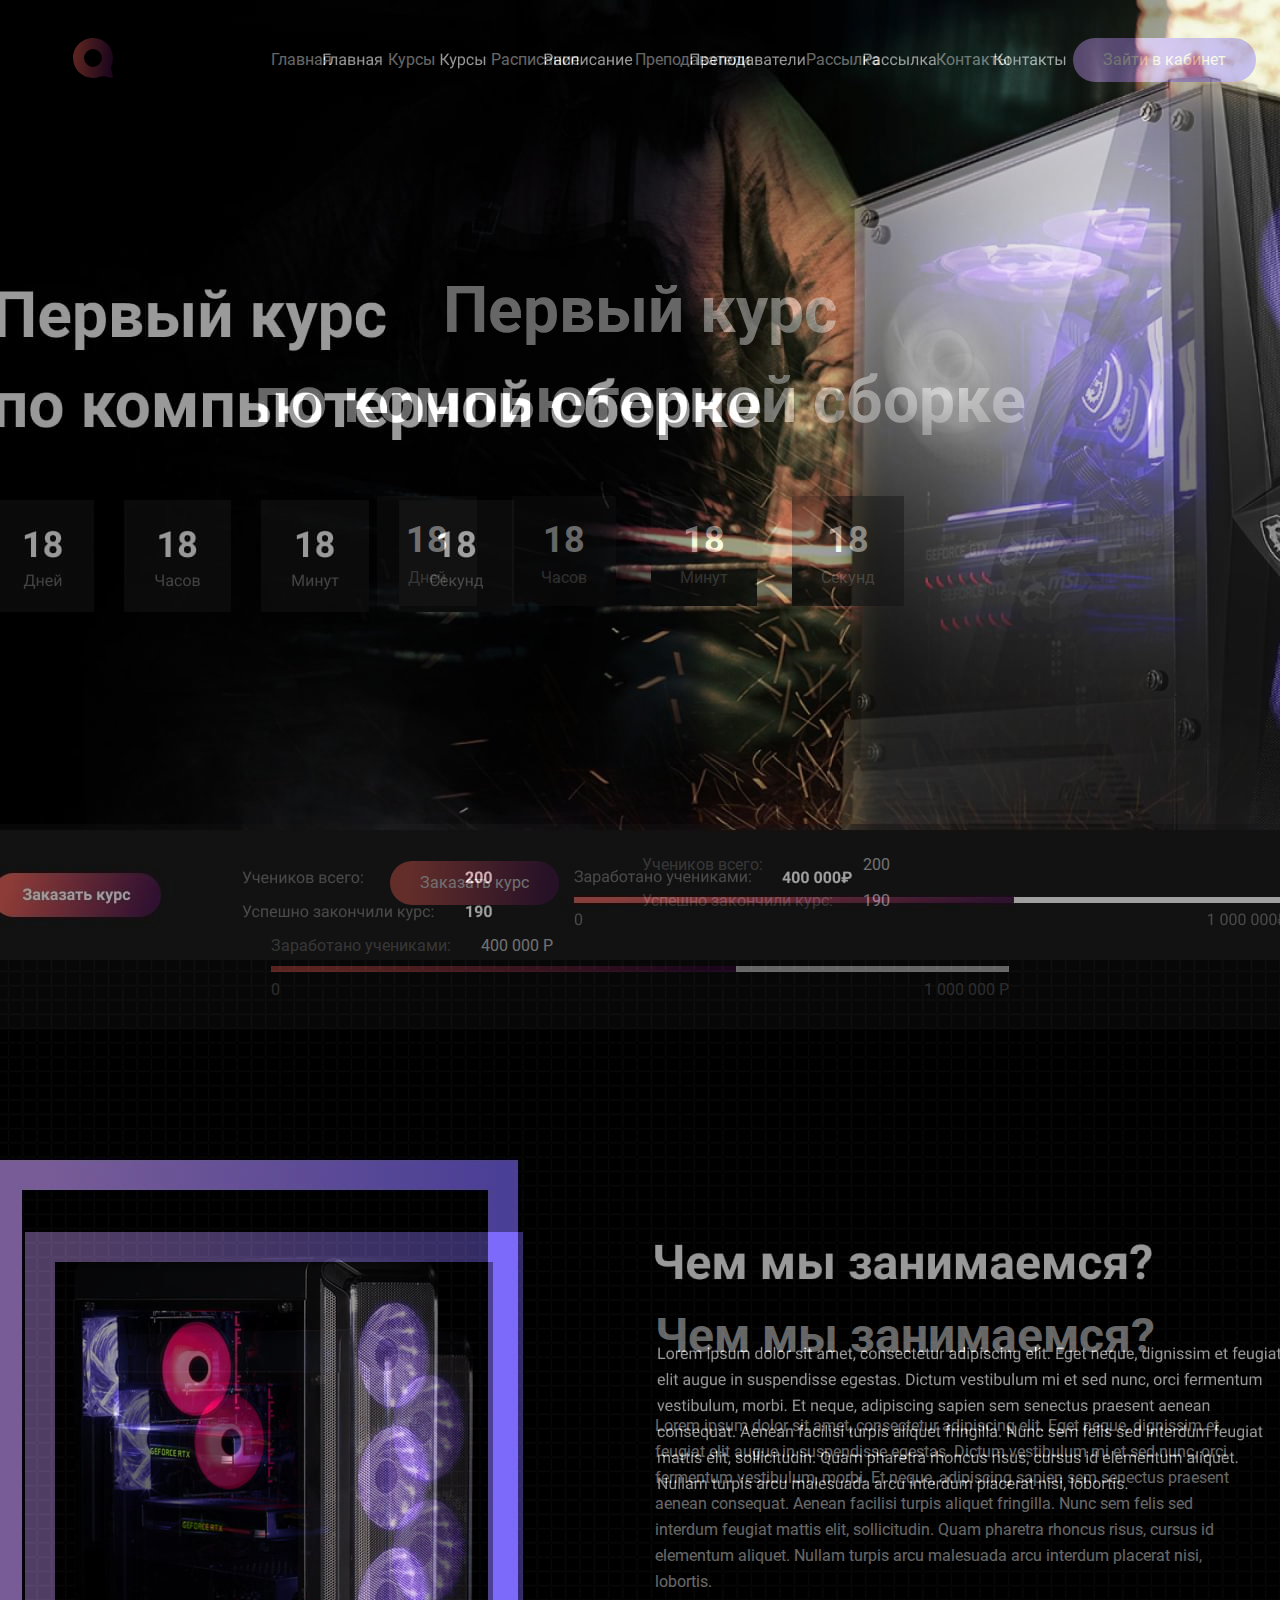
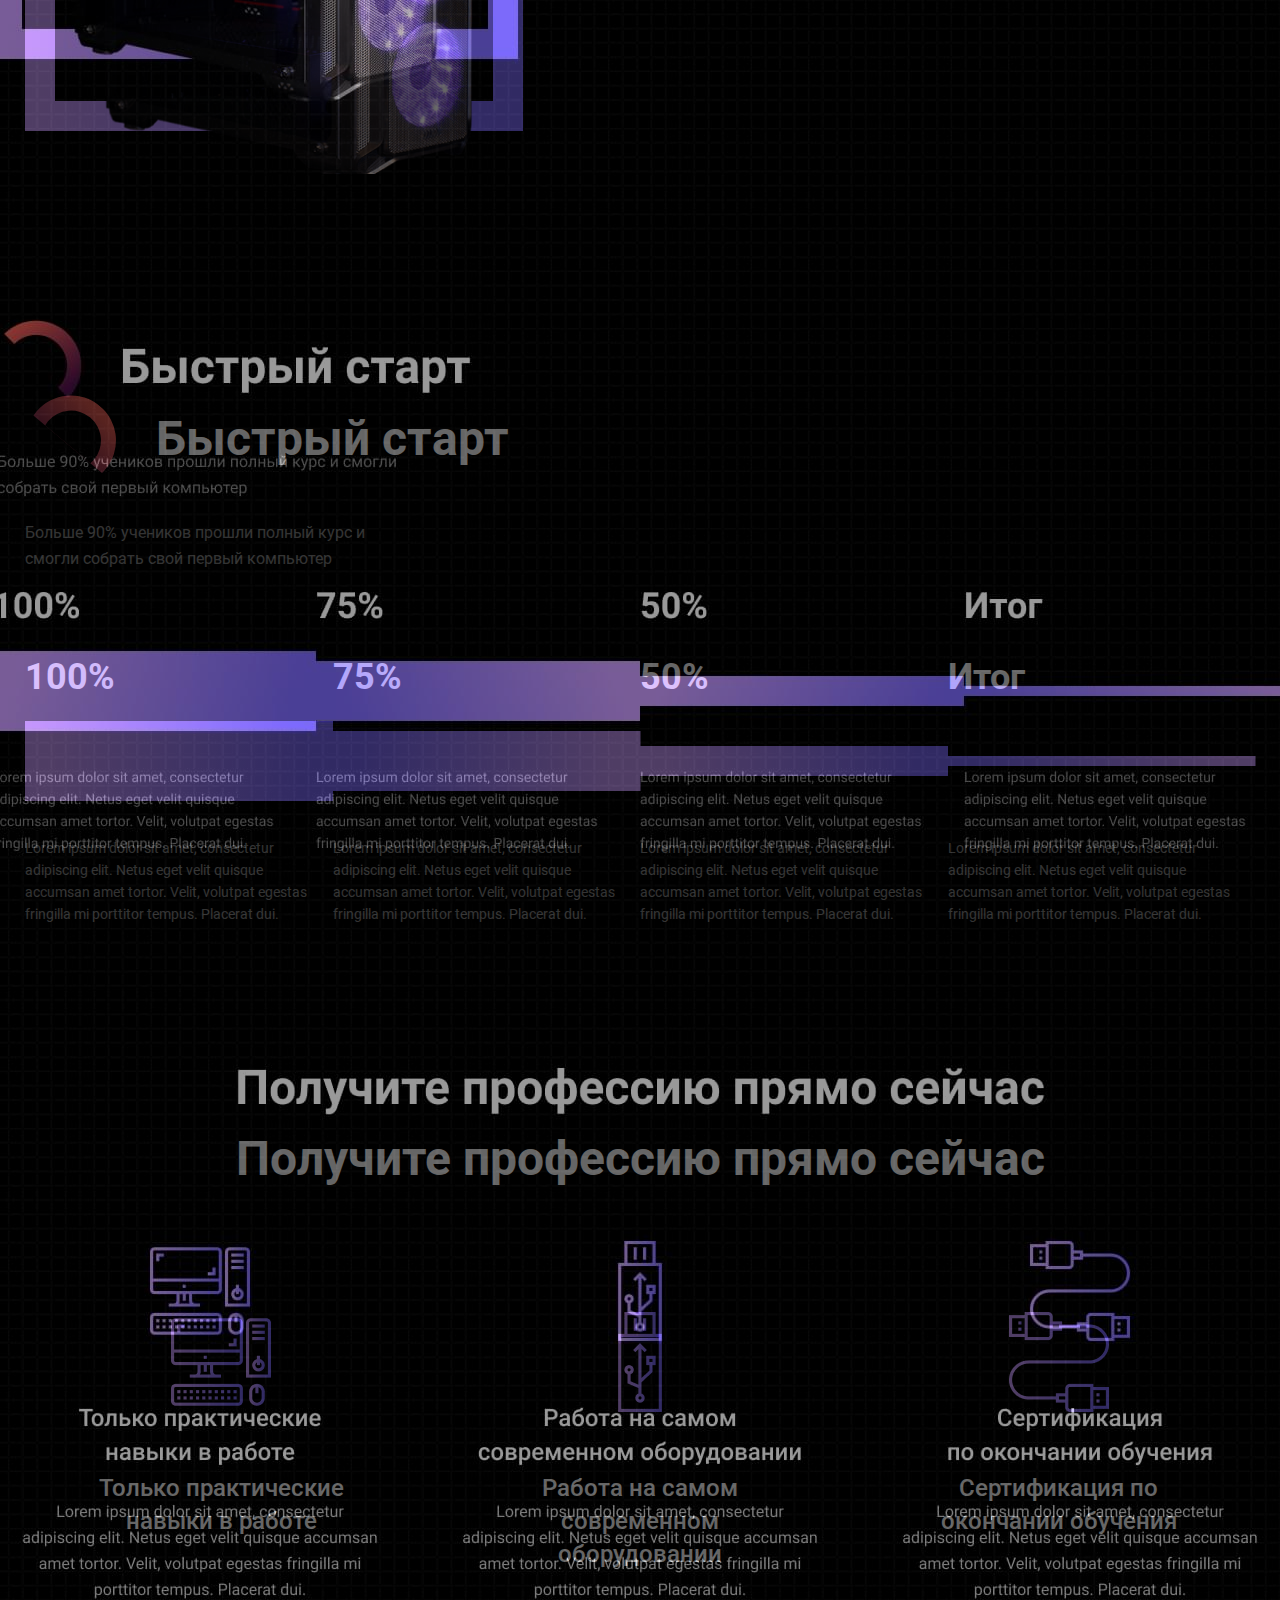
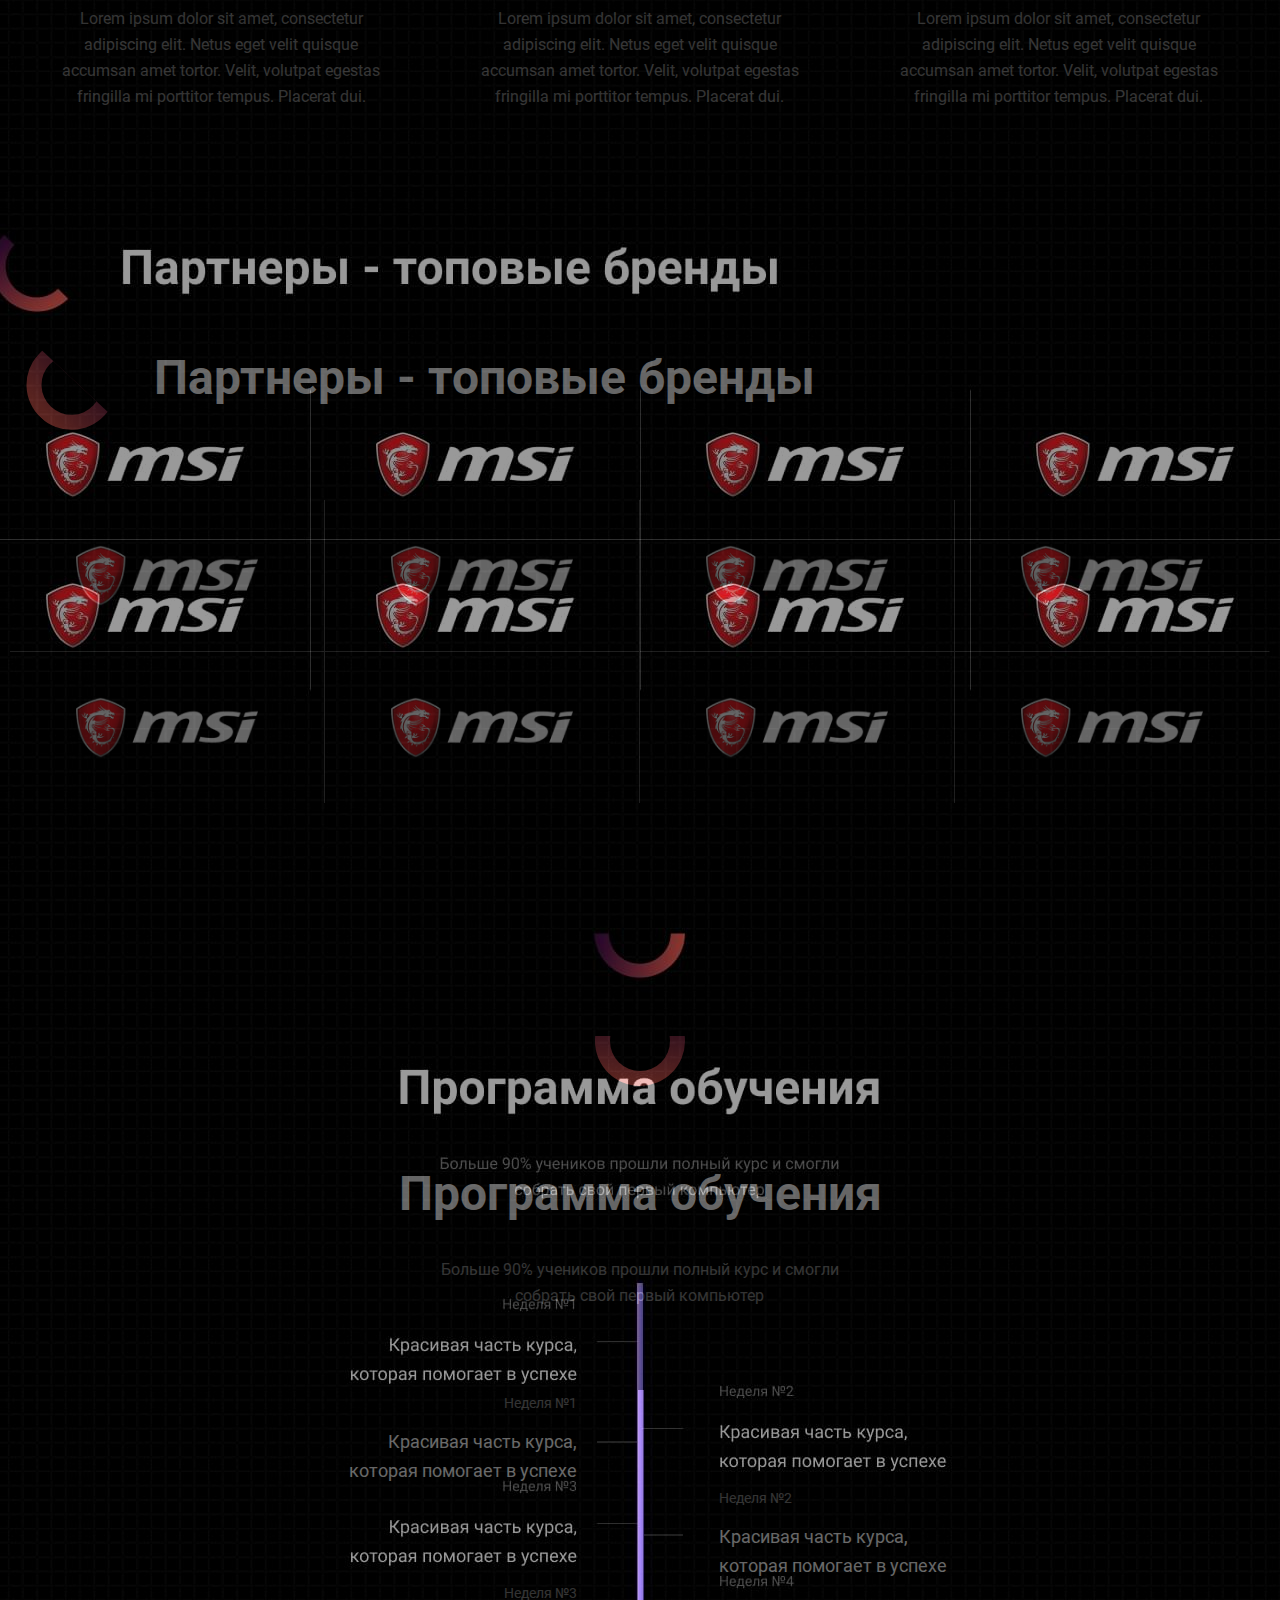
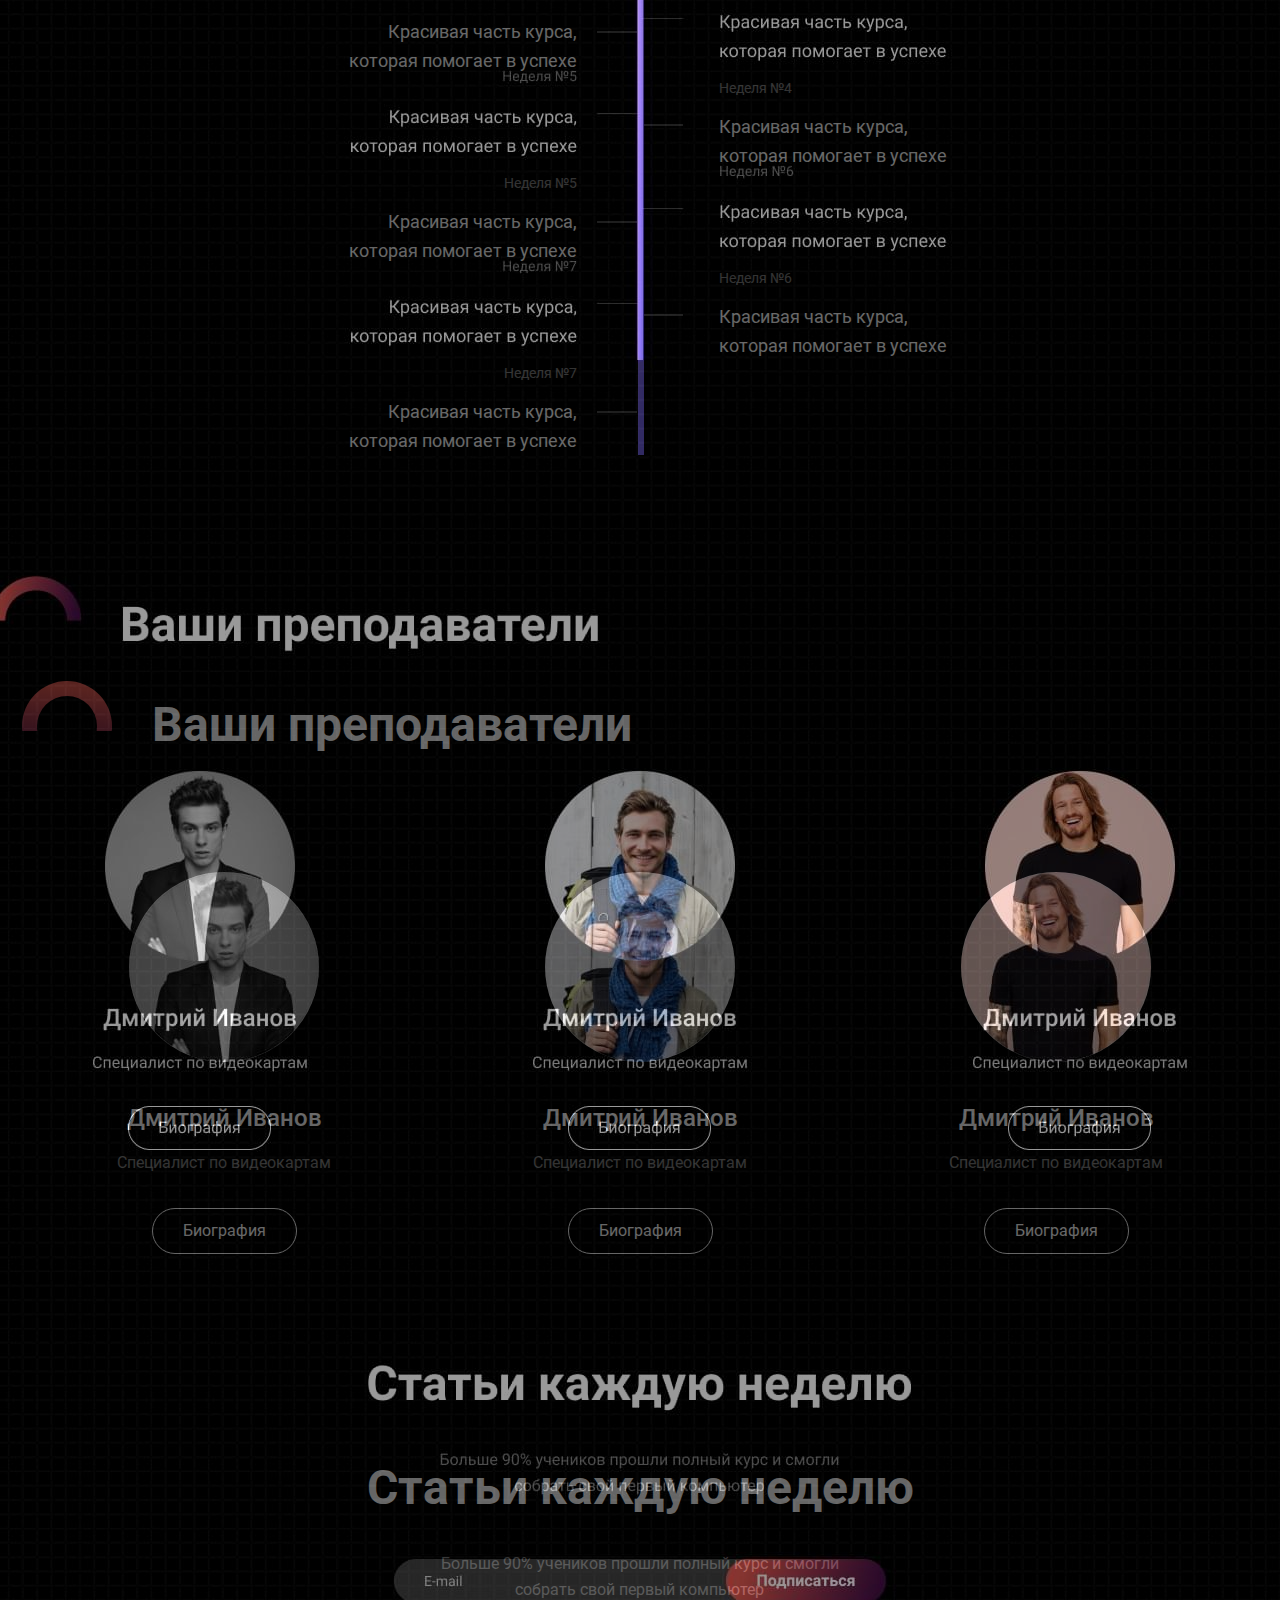
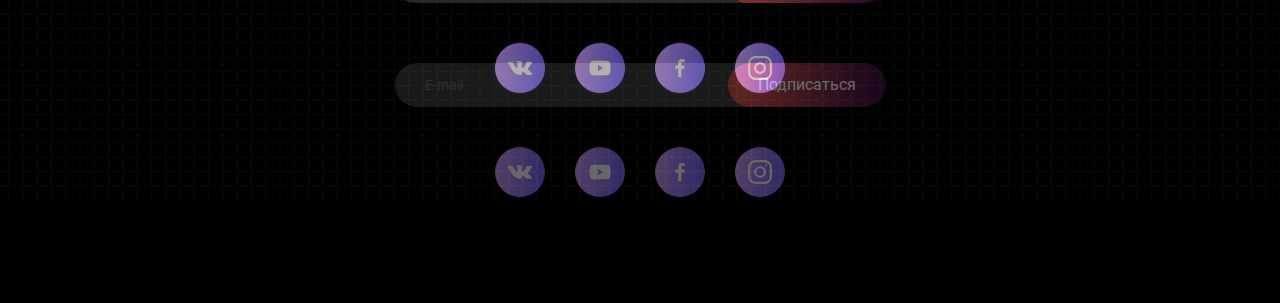
==== commit 171f40ea: "код-ревью" ====
--- a/docs/index.html
+++ b/docs/index.html
@@ -15,7 +15,7 @@
 
   <body class="body js-body">
     <section class="section">
-      <!-- <img class="pp" src="img/desktop.jpg" alt=""> -->
+      <img class="pp" src="img/desktop.jpg" alt="">
       <style>
         .pp{
           position: absolute;
@@ -61,7 +61,7 @@
                 </li>
               </ul>
             </nav>
-            <button type="button" class="button__top-btn btn btn--primary btn--medium">Зайти в кабинет</button>
+            <button type="button" class="header__button button button--primary btn--medium">Зайти в кабинет</button>
 
             <button type="button" aria-label="close" class="burger header__burger js-burger">
               <span class="burger__line"></span>
@@ -70,7 +70,7 @@
             </button>
           </div>
           <div class="header__hero">
-            <h1 class="header__h1 h1 h1--reponsive">Первый курс</br> по компьютерной сборке</h1>
+            <h1 class="header__h1 h1 h1--reponsive">Первый курс<br> по компьютерной сборке</h1>
             <div class="header__timer timer">
               <div class="timer__item">
                 <div class="timer__number">18</div>
@@ -94,27 +94,27 @@
         <div class="header__bottom">
           <div class="header__bottom-container container">
             <button type="button" class="header__bottom-btn btn btn--brand btn--medium">Заказать курс</button>
-            <div class="header__desc-list">
-              <div class="header__desc-item desc">
+            <div class="header__descr-list">
+              <div class="header__descr-item descr">
                 Учеников всего:
-                <div class="header__desc-num desc">200</div>
-              </div>
-              <div class="header__desc-item desc">
+                <div class="header__descr-num descr">200</div>
+              </div>
+              <div class="header__descr-item descr">
                 Успешно закончили курс:
-                <div class="header__desc-num desc">190</div>
+                <div class="header__descr-num descr">190</div>
               </div>
             </div>
             <div class="header__progress progress">
-              <div class="header__desc-item header__desc-item--progress desc">
+              <div class="header__descr-item header__descr-item--progress descr">
                 Заработано учениками:
-                <div class="header__desc-num desc">400 000 Р</div>
+                <div class="header__descr-num descr">400 000 Р</div>
               </div>
               <div class="progress__line">
                 <div style="width: 63%;" class="progress__line-active"></div>
               </div>
-              <div class="header__desc-list header__desc-list--row">
-                <div class="header__desc-item desc">0</div>
-                <div class="header__desc-item desc">1 000 000 Р</div>
+              <div class="header__descr-list header__descr-list--row">
+                <div class="header__descr-item descr">0</div>
+                <div class="header__descr-item descr">1 000 000 Р</div>
               </div>
             </div>
           </div>
@@ -129,7 +129,7 @@
             <h2 class="doing__h2 h2 h2--reponsive">
               Чем мы занимаемся?
             </h2>
-            <p class="doing__desc desc">
+            <p class="doing__descr descr">
               Lorem ipsum dolor sit amet, consectetur adipiscing elit. Eget neque, dignissim et feugiat elit augue in suspendisse egestas. Dictum vestibulum mi et sed nunc, orci fermentum vestibulum, morbi. Et neque, adipiscing sapien sem senectus praesent aenean consequat. Aenean facilisi turpis aliquet fringilla. Nunc sem felis sed interdum feugiat mattis elit, sollicitudin. Quam pharetra rhoncus risus, cursus id elementum aliquet. Nullam turpis arcu malesuada arcu interdum placerat nisi, lobortis. 
             </p>
           </div>
@@ -145,7 +145,7 @@
               </div>
               <h2 class="result__h2 h2 h2--reponsive">Быстрый старт</h2>
             </div>
-            <p class="result__text desc desc--transparent">Больше 90% учеников прошли полный курс и смогли собрать свой первый компьютер</p>
+            <p class="result__descr descr descr--transparent">Больше 90% учеников прошли полный курс и смогли собрать свой первый компьютер</p>
           </div>
           <div class="result__bottom">
             <div class="result__numbers">
@@ -160,11 +160,11 @@
               <div class="result__line graph graph--md"></div>
               <div class="result__line graph graph--sm"></div>
             </div>
-            <div class="result__descs">
-              <div class="result__desc desc--sm-fz">Lorem ipsum dolor sit amet, consectetur adipiscing elit. Netus eget velit quisque accumsan amet tortor. Velit, volutpat egestas fringilla mi porttitor tempus. Placerat dui.</div>
-              <div class="result__desc desc--sm-fz">Lorem ipsum dolor sit amet, consectetur adipiscing elit. Netus eget velit quisque accumsan amet tortor. Velit, volutpat egestas fringilla mi porttitor tempus. Placerat dui.</div>
-              <div class="result__desc desc--sm-fz">Lorem ipsum dolor sit amet, consectetur adipiscing elit. Netus eget velit quisque accumsan amet tortor. Velit, volutpat egestas fringilla mi porttitor tempus. Placerat dui.</div>
-              <div class="result__desc desc--sm-fz">Lorem ipsum dolor sit amet, consectetur adipiscing elit. Netus eget velit quisque accumsan amet tortor. Velit, volutpat egestas fringilla mi porttitor tempus. Placerat dui.</div>
+            <div class="result__articles">
+              <p class="result__article article article--transparent">Lorem ipsum dolor sit amet, consectetur adipiscing elit. Netus eget velit quisque accumsan amet tortor. Velit, volutpat egestas fringilla mi porttitor tempus. Placerat dui.</p>
+              <p class="result__article article article--transparent">Lorem ipsum dolor sit amet, consectetur adipiscing elit. Netus eget velit quisque accumsan amet tortor. Velit, volutpat egestas fringilla mi porttitor tempus. Placerat dui.</>
+              <p class="result__article article article--transparent">Lorem ipsum dolor sit amet, consectetur adipiscing elit. Netus eget velit quisque accumsan amet tortor. Velit, volutpat egestas fringilla mi porttitor tempus. Placerat dui.</p>
+              <p class="result__article article article--transparent">Lorem ipsum dolor sit amet, consectetur adipiscing elit. Netus eget velit quisque accumsan amet tortor. Velit, volutpat egestas fringilla mi porttitor tempus. Placerat dui.</p>
             </div>
           </div>
         </div>
@@ -177,19 +177,19 @@
               <div class="profession__icon"><img width="100" height="100" src="img/computer.png" alt="computer" class="profession__img"/></div>
               <div class="profession__subtitle subtitle">Только практические
                 навыки в работе</div>
-              <p class="profession__descr descr desc--transparent">Lorem ipsum dolor sit amet, consectetur adipiscing elit. Netus eget velit quisque accumsan amet tortor. Velit, volutpat egestas fringilla mi porttitor tempus. Placerat dui.</p>
+              <p class="profession__descr descr descr--transparent">Lorem ipsum dolor sit amet, consectetur adipiscing elit. Netus eget velit quisque accumsan amet tortor. Velit, volutpat egestas fringilla mi porttitor tempus. Placerat dui.</p>
             </div>
             <div class="profession__item">
               <div class="profession__icon"><img width="100" height="100" src="img/flash-card.png" alt="flash-card" class="profession__img"/></div>
               <div class="profession__subtitle subtitle">Работа на самом
                 современном оборудовании</div>
-              <p class="profession__descr descr desc--transparent">Lorem ipsum dolor sit amet, consectetur adipiscing elit. Netus eget velit quisque accumsan amet tortor. Velit, volutpat egestas fringilla mi porttitor tempus. Placerat dui.</p>
+              <p class="profession__descr descr descr--transparent">Lorem ipsum dolor sit amet, consectetur adipiscing elit. Netus eget velit quisque accumsan amet tortor. Velit, volutpat egestas fringilla mi porttitor tempus. Placerat dui.</p>
             </div>
             <div class="profession__item">
               <div class="profession__icon"><img width="100" height="100" src="img/usb.png" alt="usb" class="profession__img"/></div>
               <div class="profession__subtitle subtitle">Сертификация
                 по окончании обучения</div>
-              <p class="profession__descr descr desc--transparent">Lorem ipsum dolor sit amet, consectetur adipiscing elit. Netus eget velit quisque accumsan amet tortor. Velit, volutpat egestas fringilla mi porttitor tempus. Placerat dui.</p>
+              <p class="profession__descr descr descr--transparent">Lorem ipsum dolor sit amet, consectetur adipiscing elit. Netus eget velit quisque accumsan amet tortor. Velit, volutpat egestas fringilla mi porttitor tempus. Placerat dui.</p>
             </div>
           </div>
         </div>
@@ -237,49 +237,49 @@
               <div class="bagel__line-active"></div>
             </div>
             <h2 class="training__h2 h2 h2--reponsive">Программа обучения</h2>
-            <p class="training__desc desc desc--transparent">Больше 90% учеников прошли полный курс и смогли собрать свой первый компьютер</p>
+            <p class="training__descr descr descr--transparent">Больше 90% учеников прошли полный курс и смогли собрать свой первый компьютер</p>
           </div>
           <ul class="training__list">
             <li class="training__item">
               <div class="training__info">
-                <h3 class="training__week desc--sm-fz">Неделя №1</h3>
-                <p  class="training__text desc--lg-fz">Красивая часть курса, которая помогает в успехе</p>
-              </div>
-            </li>
-            <li class="training__item">
-              <div class="training__info">
-                <h3 class="training__week desc--sm-fz">Неделя №2</h3>
-                <p  class="training__text desc--lg-fz">Красивая часть курса, которая помогает в успехе</p>
-              </div>
-            </li>
-            <li class="training__item">
-              <div class="training__info">
-                <h3 class="training__week desc--sm-fz">Неделя №3</h3>
-                <p  class="training__text desc--lg-fz">Красивая часть курса, которая помогает в успехе</p>
-              </div>
-            </li>
-            <li class="training__item">
-              <div class="training__info">
-                <h3 class="training__week desc--sm-fz">Неделя №4</h3>
-                <p  class="training__text desc--lg-fz">Красивая часть курса, которая помогает в успехе</p>
-              </div>
-            </li>
-            <li class="training__item">
-              <div class="training__info">
-                <h3 class="training__week desc--sm-fz">Неделя №5</h3>
-                <p  class="training__text desc--lg-fz">Красивая часть курса, которая помогает в успехе</p>
-              </div>
-            </li>
-            <li class="training__item">
-              <div class="training__info">
-                <h3 class="training__week desc--sm-fz">Неделя №6</h3>
-                <p  class="training__text desc--lg-fz ">Красивая часть курса, которая помогает в успехе</p>
-              </div>
-            </li>
-            <li class="training__item">
-              <div class="training__info">
-                <h3 class="training__week desc--sm-fz">Неделя №7</h3>
-                <p  class="training__text desc--lg-fz">Красивая часть курса, которая помогает в успехе</p>
+                <h3 class="training__h3 h3 h3--transparent">Неделя №1</h3>
+                <p  class="training__text text">Красивая часть курса, которая помогает в успехе</p>
+              </div>
+            </li>
+            <li class="training__item">
+              <div class="training__info">
+                <h3 class="training__h3 h3 h3--transparent">Неделя №2</h3>
+                <p  class="training__text text">Красивая часть курса, которая помогает в успехе</p>
+              </div>
+            </li>
+            <li class="training__item">
+              <div class="training__info">
+                <h3 class="training__h3 h3 h3--transparent">Неделя №3</h3>
+                <p  class="training__text text">Красивая часть курса, которая помогает в успехе</p>
+              </div>
+            </li>
+            <li class="training__item">
+              <div class="training__info">
+                <h3 class="training__h3 h3 h3--transparent">Неделя №4</h3>
+                <p  class="training__text text">Красивая часть курса, которая помогает в успехе</p>
+              </div>
+            </li>
+            <li class="training__item">
+              <div class="training__info">
+                <h3 class="training__h3 h3 h3--transparent">Неделя №5</h3>
+                <p  class="training__text text">Красивая часть курса, которая помогает в успехе</p>
+              </div>
+            </li>
+            <li class="training__item">
+              <div class="training__info">
+                <h3 class="training__h3 h3 h3--transparent">Неделя №6</h3>
+                <p  class="training__text text">Красивая часть курса, которая помогает в успехе</p>
+              </div>
+            </li>
+            <li class="training__item">
+              <div class="training__info">
+                <h3 class="training__h3 h3 h3--transparent">Неделя №7</h3>
+                <p  class="training__text text">Красивая часть курса, которая помогает в успехе</p>
               </div>
             </li>
           </ul>
@@ -297,19 +297,19 @@
             <div class="teachers__item">
               <div class="teachers__icon"><img width="190" height="190" src="img/teacher-right.jpg" alt="teacher" class="teachers__img"/></div>
               <div class="teachers__subtitle subtitle">Дмитрий Иванов</div>
-              <p class="teachers__descr descr desc--transparent">Специалист по видеокартам</p>
+              <p class="teachers__descr descr descr--transparent">Специалист по видеокартам</p>
                 <button type="button" class="teachers__button btn btn--border">Биография</button>
             </div>
             <div class="teachers__item">
               <div class="teachers__icon"><img width="190" height="190" src="img/teacher-center.jpg" alt="teacher" class="teachers__img"/></div>
               <div class="teachers__subtitle subtitle">Дмитрий Иванов</div>
-              <p class="teachers__descr descr desc--transparent">Специалист по видеокартам</p>
+              <p class="teachers__descr descr descr--transparent">Специалист по видеокартам</p>
               <button type="button" class="teachers__button btn btn--border">Биография</button>
             </div>
             <div class="teachers__item">
               <div class="teachers__icon"><img width="190" height="190" src="img/teacher-left.jpg" alt="teacher" class="teachers__img"/></div>
               <div class="teachers__subtitle subtitle">Дмитрий Иванов</div>
-              <p class="teachers__descr descr desc--transparent">Специалист по видеокартам</p>
+              <p class="teachers__descr descr descr--transparent">Специалист по видеокартам</p>
               <button type="button" class="teachers__button btn btn--border">Биография</button>
             </div>
           </div>
@@ -318,7 +318,7 @@
       <footer class="footer">
         <div class="footer__container container">
           <h2 class="footer__h2 h2 h2--reponsive">Статьи каждую неделю</h2>
-          <p class="footer__desc desc desc--transparent">Больше 90% учеников прошли полный курс и смогли собрать свой первый компьютер</p>
+          <p class="footer__descr descr descr--transparent">Больше 90% учеников прошли полный курс и смогли собрать свой первый компьютер</p>
           <div class="footer__form">
             <!-- <form action="send.php" method="post" class="footer__inputs"> -->
                 <input type="text" name="email" placeholder="E-mail" class="footer__input">
--- a/docs/css/main.css
+++ b/docs/css/main.css
@@ -1 +1 @@
-*{margin:0;padding:0;box-sizing:border-box}img{vertical-align:top}@font-face{font-family:Roboto;src:url(../fonts/Roboto/Roboto-Regular.ttf) format("truetype")}body{font:400 16px/24px Roboto,Arial,Helvetica,sans-serif;color:#fff;background-color:#000}a{color:#fff;text-decoration:none}.body__lock{overflow:hidden}.body--lock{position:fixed;overflow-y:hidden;top:0;right:0;left:0;bottom:0}.container{max-width:1348px;margin-left:auto;margin-right:auto;padding-left:25px;padding-right:25px}.header__logo{flex-shrink:0;text-decoration:none;position:absolute;top:38px;left:73px;z-index:1}@media (max-width:1200px){.header__logo{left:24px;top:48px}.header:before{content:"";position:absolute;top:0;left:0;bottom:0;right:0;background-color:#000;z-index:-1;opacity:.3}}@media (max-width:768px){.header__logo{top:30px}}.header{background:url(../img/background.jpg) center center/cover no-repeat;position:relative}.header__container{padding-top:43px;padding-bottom:48px;background-color:none}@media (max-width:1200px){.header__container{padding-bottom:130px}}@media (max-width:768px){.header__container{padding-top:30px;padding-bottom:80px}}@media (max-width:576px){.container{padding-left:16px;padding-right:16px}.header__logo{top:16px;left:16px}.header__container{padding-top:16px}.header__top{margin-bottom:30px}}@media (max-width:1200px){.header__nav{position:fixed;top:0;left:0;right:0;bottom:0;background-color:#161616;z-index:2;transition:transform .2s;transform:translateX(-100%);pointer-events:none;opacity:0;display:flex;align-items:center;justify-content:center;padding-top:110px;overflow-y:auto}.header__nav--active{transform:translateX(0);opacity:1;pointer-events:auto}}.header__top{display:flex;justify-content:space-between;align-items:center}.header__h1{margin-top:189px;margin-bottom:50px;width:60%}@media (max-width:1300px){.header__h1{flex-wrap:wrap;justify-content:center;width:100%;text-align:center}}@media (max-width:1200px){.header__h1{margin-top:73px}}@media (max-width:768px){.header__nav{padding-top:0}.header__h1{width:100%;text-align:center;margin-top:165px}.header__bottom{opacity:.9}}@media (max-width:576px){.header__h1{margin-top:73px;margin-bottom:30px}}.header__bottom{background-color:#121212}.header__bottom-container{display:flex;align-items:center;padding-top:23px;padding-bottom:21px}@media (max-width:1300px){.header__bottom-container{flex-wrap:wrap;justify-content:center;width:100%;text-align:center}}.header__bottom-btn{margin-right:83px}@media (max-width:768px){.header__bottom-container{justify-content:center;padding-top:30px;padding-bottom:30px;flex-direction:column;align-items:flex-start}.header__bottom-btn{margin:0 auto 15px}}.header__desc-item{display:flex;justify-content:space-between;color:rgba(255,255,255,.4);padding-top:5px;padding-bottom:5px}.header__desc-num{margin-left:30px;color:#fff}.header__progress{width:60%;padding-left:80px}@media (max-width:768px){.header__progress{width:70%}}@media (max-width:576px){.header__progress{width:100%}}.header__desc-item--progress{display:flex;justify-content:flex-start;padding-top:14px;padding-bottom:7px}.header__desc-list--row{display:flex;justify-content:space-between;margin-right:0}.header__burger{display:none;z-index:3;position:relative}@media (max-width:1200px){.header__burger{display:block}}.burger{width:25px;height:25px;background-color:transparent;border:0;cursor:pointer;position:relative}.burger__line{position:absolute;width:24px;height:2px;background-color:#fff;top:50%;margin-top:-1px;left:0;transition:transform .2s,opacity .2s}.burger__line:first-child{transform:translateY(-8px)}.burger__line:last-child{transform:translateY(8px)}.burger--active .burger__line:first-child{transform:translateY(0) rotate(45deg)}.burger--active .burger__line:nth-child(2){opacity:0}.burger--active .burger__line:last-child{transform:translateY(0) rotate(-45deg)}.nav{flex-grow:1}.nav__list{display:flex;justify-content:center;list-style-type:none;margin-left:110px}@media (max-width:1300px){.header__progress{padding-left:0}.nav__list{margin-left:0}}.nav__link{padding-left:28px;padding-right:28px;font:400 16px/34px Roboto,Arial,Helvetica,sans-serif;color:#fff;display:block;position:relative}.nav__link:after{content:" ";position:absolute;left:0;bottom:0;right:0;height:2px;background-color:red;transform:scaleX(0);transform-origin:center center;transition:transform .2s ease-in}.nav__link:hover:after{transform:scaleX(1);transform-origin:center center}@media (max-width:1200px){.nav__link{font:400 26px/34px Roboto,Arial,Helvetica,sans-serif}.nav__list--column{display:flex;flex-direction:column;align-items:center}.nav__list--column .nav__link{padding-top:20px;padding-bottom:20px}}.button__top-btn{z-index:3;flex-shrink:0;position:absolute;top:38px;right:72px}@media (max-width:1400px){.button__top-btn{right:24px}}@media (max-width:1200px){.button__top-btn{position:relative;margin-left:auto;margin-right:auto;right:0;top:0;left:25px}}.timer{display:grid;grid-template-columns:repeat(4,1fr);grid-gap:35px;max-width:527px;margin-bottom:170px}@media (max-width:1300px){.timer{margin:0 auto 170px}}@media (max-width:1024px){.timer{margin-bottom:0}}@media (max-width:768px){.timer{max-width:476px;grid-gap:20px}}.timer__item{padding:17px 29px;background-color:#121212;text-align:center}@media (max-width:576px){.nav__list--column .nav__link{margin-bottom:21px;padding:0}.timer{max-width:330px;grid-gap:8px}.timer__item{padding:10px}}.timer__number{font:700 36px/54px Roboto,Arial,Helvetica,sans-serif}@media (max-width:768px){.timer__number{font:700 26px/39px Roboto,Arial,Helvetica,sans-serif}}.timer__time{font:400 16px/22px Roboto,Arial,Helvetica,sans-serif;color:rgba(255,255,255,.4)}.progress__line{height:6px;position:relative;background-color:#fff}.progress__line-active{position:absolute;top:0;left:0;bottom:0;background:linear-gradient(94.78deg,#df5950 11.19%,#451046 93.72%)}.doing__container{padding-top:203px;padding-bottom:193px;display:grid;grid-template-columns:repeat(2,1fr);grid-gap:30px}@media (max-width:1024px){.doing__container{grid-template-columns:repeat(1,1fr);padding-top:30px;padding-bottom:60px}}.doing__right{width:83%}@media (max-width:1024px){.doing__right{order:1;margin:0 auto;width:53%}}@media (max-width:820px){.timer{margin:0 auto}.doing__right{width:68%}}@media (max-width:768px){.doing__right{width:100%}}.doing__img{width:auto;object-fit:cover;position:absolute;top:96px;left:38px;display:block;z-index:1}@media (max-width:576px){.doing__container{padding-bottom:40px}.doing__img{max-width:100%;height:auto;left:0}}.doing__left{margin-top:70px}@media (max-width:1024px){.doing__left{order:-1;margin-top:30px;margin-bottom:50px}}.doing__h2{margin-bottom:44px}.doing__desc{margin-right:15px}@media (max-width:1200px){.doing__img{top:60px}.doing__h2{text-align:center;margin-bottom:20px}.doing__desc{text-align:center;margin-right:0}}.result__container{padding-top:48px;padding-bottom:200px}@media (max-width:1024px){.result__container{padding-top:20px;padding-bottom:80px}.result__fast{justify-content:center}}.result__fast{margin-bottom:48px;display:flex}@media (max-width:1024px){.result__fast{margin-bottom:20px}}.result__bagel{margin-left:30px}.result__h2{padding-left:51px;padding-top:33px}@media (max-width:576px){.result__fast{flex-direction:column;align-items:center}.result__bagel{margin-left:0}.result__h2{padding-left:0}}.result__text{width:31%;margin-bottom:80px}@media (max-width:1024px){.result__text{text-align:center;width:100%}}.result__bottom{display:flex;flex-direction:column}.result__numbers{display:flex}@media (max-width:768px){.result__container{padding-bottom:60px}.result__text{margin-bottom:40px}.result__bottom{flex-direction:row;justify-content:center}.result__numbers{flex-direction:column;justify-content:space-between;text-align:end}}.result__number{font:700 36px/50px Roboto,Arial,Helvetica,sans-serif;color:#fff;padding-bottom:19px;width:100%}.result__lines{display:flex;align-items:center;flex-grow:1}.result__descs{display:flex}@media (max-width:768px){.result__number{font:700 26px/40px Roboto,Arial,Helvetica,sans-serif;padding-right:9px;padding-bottom:0;height:255px}.result__lines{flex-direction:column;flex-grow:0}.result__descs{flex-direction:column;justify-content:space-between}}.result__desc{padding-top:36px;padding-right:15px;width:100%}@media (max-width:768px){.result__desc{padding-top:0;padding-left:20px;height:255px}}.btn{border-radius:50px;padding:10px 30px;cursor:pointer;display:inline-block;vertical-align:top;border:none;color:#fff;font:400 16px/24px Roboto,Arial,Helvetica,sans-serif;transition:opacity .2s;z-index:1}.btn._disabled,.btn[disabled]{background:#ccc;pointer-events:none}.btn:hover{opacity:.8}.btn._active,.btn:active{opacity:1}.btn:focus-visible{box-shadow:0 0 0 2px #0ff}.btn--primary{background:linear-gradient(94.26deg,#c89afc 9.51%,#7c6afa 90.23%)}.btn--brand{background:linear-gradient(94.78deg,#df5950 11.19%,#451046 93.72%)}.btn--border{background-color:transparent;border:1px solid #fff}.h1{font:700 64px/90px Roboto,Arial,Helvetica,sans-serif}@media (max-width:768px){.h1--reponsive{font:700 54px/80px Roboto,Arial,Helvetica,sans-serif}}@media (max-width:576px){.h1--reponsive{font:700 30px/45px Roboto,Arial,Helvetica,sans-serif}}.h2{font:700 48px/67px Roboto,Arial,Helvetica,sans-serif}@media (max-width:768px){.h2--reponsive{font:700 38px/53px Roboto,Arial,Helvetica,sans-serif}}@media (max-width:576px){.h2--reponsive{font:700 28px/43px Roboto,Arial,Helvetica,sans-serif}}.desc{font:400 16px/26px Roboto,Arial,Helvetica,sans-serif}.desc--transparent{color:#fff;opacity:.5}.desc--sm-fz{font:400 14px/22px Roboto,Arial,Helvetica,sans-serif;color:#fff;opacity:.5}.desc--lg-fz{font:400 18px/29px Roboto,Arial,Helvetica,sans-serif}.frame:after,.frame:before{content:" ";position:absolute;top:0;right:0;bottom:0;left:0}.frame{height:499px;position:relative;display:flow-root}.frame:before{background:linear-gradient(94.26deg,#c89afc 9.51%,#7c6afa 90.23%)}.frame:after{background-color:#000;margin:30px}.graph{background:linear-gradient(94.26deg,#c89afc 9.51%,#7c6afa 90.23%);height:80px;flex-grow:1;width:100%}@media (max-width:768px){.desc--lg-fz{font:400 16px/26px Roboto,Arial,Helvetica,sans-serif}.graph{width:40px;height:250px;transform:scale(-1);background:linear-gradient(185deg,#c89afc 9.51%,#7c6afa 90.23%);flex-grow:0}}.graph--lg{transform:scale(-1);height:60px}@media (max-width:768px){.graph--lg{width:30px;height:255px;transform:scale(1)}}.graph--md{height:30px}@media (max-width:768px){.graph--md{width:10px;height:255px;transform:scale(-1)}}.graph--sm{transform:scale(-1);height:10px}@media (max-width:768px){.graph--sm{width:5px;height:255px;transform:scale(1)}}.bagel{width:50px;overflow:hidden}.bagel--rotate-right{transform:rotate(130deg)}.bagel--rotate-left{transform:rotate(313deg)}.bagel--rotate-bottom{transform:rotate(270deg)}.bagel--rotate-top{transform:rotate(90deg)}.bagel__line-active{width:90px;height:90px;position:relative}.bagel__line-active:after,.bagel__line-active:before{content:" ";position:absolute;top:0;right:0;bottom:0;left:0;background:linear-gradient(94.78deg,#df5950 11.19%,#451046 93.72%);border-radius:50%}.bagel__line-active:after{background:#000;margin:15px}.profession__container{padding-bottom:234px;padding-left:53px;padding-right:53px}@media (max-width:1024px){.profession__container{padding-left:25px;padding-right:25px;padding-bottom:80px}}.profession__h2{text-align:center;margin-bottom:120px}@media (max-width:1024px){.profession__h2{margin-bottom:80px}}@media (max-width:768px){.profession__container{padding-bottom:60px}.profession__h2{margin-bottom:60px}}@media (max-width:576px){.profession__container{padding-left:16px;padding-right:16px}.profession__h2{margin-bottom:40px}}.profession__info{display:grid;grid-template-columns:repeat(3,1fr);grid-gap:82px}@media (max-width:1024px){.profession__info{grid-template-columns:repeat(1,1fr);width:50%;margin:0 auto;grid-gap:50px}}.profession__item{width:100%}@media (max-width:768px){.profession__item{margin:0 auto}}.profession__icon{margin-bottom:60px}@media (max-width:768px){.profession__icon{margin-bottom:40px}}@media (max-width:576px){.profession__info{width:100%}.profession__icon{margin-bottom:30px}}.profession__img{display:block;margin:0 auto}.profession__subtitle{text-align:center;padding:0 17px;margin-bottom:35px}@media (max-width:1364px){.profession__subtitle{height:99px}}@media (max-width:768px){.profession__subtitle{margin-bottom:25px;height:77px}}.profession__descr{text-align:center}.subtitle{font:500 24px/33px Roboto,Arial,Helvetica,sans-serif}.partners__container{padding-right:10px;padding-left:10px;padding-bottom:153px}@media (max-width:1024px){.partners__container{padding-right:16px;padding-left:16px;padding-bottom:80px}.partners__top{justify-content:center}}.partners__top{display:flex;margin-left:47px}@media (max-width:576px){.profession__subtitle{margin-bottom:10px}.subtitle{font:500 20px/27px Roboto,Arial,Helvetica,sans-serif}.partners__top{flex-direction:column;align-items:center;margin-left:0}}.partners__h2{text-align:center;margin-bottom:89px;padding-left:47px}@media (max-width:768px){.partners__container{padding-bottom:60px}.partners__h2{margin-bottom:60px}}@media (max-width:576px){.partners__h2{margin-bottom:40px;padding-left:0}}.partners__list{display:grid;grid-template-columns:repeat(4,1fr);list-style:none}.partners__item{padding:29px 66px;list-style:none}@media (max-width:576px){.partners__item{padding:10px}}.partners__item:nth-child(-n+4){border-bottom:1px solid rgba(255,255,255,.3)}.partners__item:nth-child(-n+8){border-right:1px solid rgba(255,255,255,.3)}.partners__item:nth-child(4),.partners__item:nth-child(8){border-right:1px solid rgba(18,18,18,0)}.partners__img{display:block;width:100%;object-fit:contain}.training__container{padding-top:60px;padding-bottom:199px}@media (max-width:1024px){.partners__list{grid-template-columns:repeat(2,1fr)}.partners__item:nth-child(2),.partners__item:nth-child(6){border-right:1px solid rgba(18,18,18,0)}.partners__item:nth-child(5),.partners__item:nth-child(6){border-bottom:1px solid rgba(255,255,255,.3)}.training__container{padding-top:0;padding-bottom:80px}}.training__top{display:flex;flex-direction:column;align-items:center}.training__h2{margin-top:64px;margin-bottom:30px}@media (max-width:1024px){.training__h2{margin-top:40px}}.training__desc{margin-bottom:85px;width:33%;text-align:center}@media (max-width:1024px){.training__desc{margin-bottom:50px}}@media (max-width:768px){.training__container{padding-bottom:60px}.training__h2{margin-top:20px}.training__desc{width:100%;margin-bottom:30px}}.training__list{position:relative;margin:0 auto;max-width:620px;list-style-type:none}.training__list:after{content:" ";position:absolute;left:51%;top:0;bottom:0;width:6px;margin-left:-10px;background:linear-gradient(94.26deg,#c89afc 9.51%,#7c6afa 90.23%)}.training__info{width:50%;text-align:right;display:flex;flex-direction:column;align-items:flex-end;padding-right:63px}.training__week{padding-top:2px}.training__text{position:relative;padding-top:13px}.training__text:after{content:" ";height:2px;width:38px;background-color:rgba(255,255,255,.3);position:absolute;right:-58px;top:27px}.training__item:nth-child(even) .training__info{padding-right:0;text-align:left;margin-left:auto;align-items:flex-start;padding-left:79px}@media (max-width:576px){.training__info{padding-right:37px}.training__text:after{right:-32px;width:26px}.training__item:nth-child(even) .training__info{padding-left:37px}}.training__item:nth-child(even) .training__text:after{right:auto;left:-75px;top:25px}.teachers__container{padding-left:16px;padding-right:16px;padding-bottom:200px}.teachers__top{display:flex;align-items:center;margin-bottom:114px;margin-left:26px}@media (max-width:768px){.teachers__container{padding-bottom:60px}.teachers__top{justify-content:center;margin-bottom:60px}}.teachers__h2{padding-top:37px;padding-left:60px}@media (max-width:576px){.training__item:nth-child(even) .training__text:after{left:-36px}.teachers__top{flex-direction:column;align-items:center;margin-left:0}.teachers__h2{padding-top:17px;padding-left:0}}.teachers__info{display:grid;grid-template-columns:repeat(3,1fr)}.teachers__item{width:100%;text-align:center}.teachers__img{display:inline-block;border-radius:50%;max-width:100%}.teachers__subtitle{padding:40px 0 15px}@media (max-width:768px){.teachers__info{grid-template-columns:repeat(1,1fr);grid-gap:30px}.teachers__subtitle{padding-top:30px}}.teachers__descr{padding-bottom:32px}.footer__container{display:flex;align-items:center;flex-direction:column;padding-bottom:106px}.footer__h2{margin-bottom:30px}.footer__desc{text-align:center;margin-bottom:60px;width:33%}@media (max-width:1024px){.footer__desc{width:100%}}.footer__form{display:flex;justify-content:center;width:100%;margin-bottom:40px}@media (max-width:400px){.footer__h2{text-align:center}.footer__form{flex-direction:column;align-items:center}}.footer__input{padding:11px 30px;max-width:353px;border-radius:50px 0 0 50px;border:none;white-space:nowrap;background-color:rgba(255,255,255,.25);font:400 14px/22px Roboto,Arial,Helvetica,sans-serif;flex-grow:1}.footer__send:before{background-color:rgba(255,255,255,.25);border-radius:0 50px 50px 0;content:" ";position:absolute;top:0;left:0;right:0;bottom:0}@media (max-width:400px){.footer__input{padding:10px 30px;border-radius:50px;margin-bottom:20px}.footer__send:before{background-color:transparent}}.footer__send{text-align:center;flex-shrink:0;position:relative}.footer__socials{display:grid;grid-template-columns:repeat(4,1fr);grid-gap:30px}.footer__social{display:block;background:linear-gradient(94.26deg,#c89afc 9.51%,#7c6afa 90.23%);padding:13px;border-radius:50%}.footer__icon{display:block}+*{margin:0;padding:0;box-sizing:border-box}img{vertical-align:top}@font-face{font-family:Roboto;src:url(../fonts/Roboto/Roboto-Regular.ttf) format("truetype")}body{font:400 16px/24px Roboto,Arial,Helvetica,sans-serif;color:#fff;background-color:#000}a{color:#fff;text-decoration:none}.body__lock{overflow:hidden}.body--lock{position:fixed;overflow-y:hidden;top:0;right:0;left:0;bottom:0}.container{max-width:1348px;margin-left:auto;margin-right:auto;padding-left:25px;padding-right:25px}.header__logo{flex-shrink:0;text-decoration:none;position:absolute;top:38px;left:73px;z-index:1}@media (max-width:1200px){.header__logo{left:24px;top:48px}.header:before{content:"";position:absolute;top:0;left:0;bottom:0;right:0;background-color:#000;z-index:-1;opacity:.3}}@media (max-width:768px){.header__logo{top:30px}}.header{background:url(../img/background.jpg) center center/cover no-repeat;position:relative}.header__container{padding-top:43px;padding-bottom:48px;background-color:none}@media (max-width:1200px){.header__container{padding-bottom:130px}}@media (max-width:768px){.header__container{padding-top:30px;padding-bottom:80px}}@media (max-width:576px){.container{padding-left:16px;padding-right:16px}.header__logo{top:16px;left:16px}.header__container{padding-top:16px}.header__top{margin-bottom:30px}}@media (max-width:1200px){.header__nav{position:fixed;top:0;left:0;right:0;bottom:0;background-color:#161616;z-index:2;transition:transform .2s;transform:translateX(-100%);pointer-events:none;opacity:0;display:flex;align-items:center;justify-content:center;padding-top:110px;overflow-y:auto}.header__nav--active{transform:translateX(0);opacity:1;pointer-events:auto}}.header__top{display:flex;justify-content:space-between;align-items:center}.header__h1{margin-top:189px;margin-bottom:50px;width:60%}@media (max-width:1300px){.header__h1{flex-wrap:wrap;justify-content:center;width:100%;text-align:center}}@media (max-width:1200px){.header__h1{margin-top:73px}}@media (max-width:768px){.header__nav{padding-top:0}.header__h1{width:100%;text-align:center;margin-top:165px}.header__bottom{opacity:.9}}@media (max-width:576px){.header__h1{margin-top:73px;margin-bottom:30px}}.header__button{z-index:3;flex-shrink:0;position:absolute;top:38px;right:72px}@media (max-width:1400px){.header__button{right:24px}}@media (max-width:1200px){.header__button{position:relative;margin-left:auto;margin-right:auto;right:0;top:0;left:25px}}.header__bottom{background-color:#121212}.header__bottom-container{display:flex;align-items:center;padding-top:23px;padding-bottom:21px}@media (max-width:1300px){.header__bottom-container{flex-wrap:wrap;justify-content:center;width:100%;text-align:center}}.header__bottom-btn{margin-right:83px}@media (max-width:768px){.header__bottom-container{justify-content:center;padding-top:30px;padding-bottom:30px;flex-direction:column;align-items:flex-start}.header__bottom-btn{margin:0 auto 15px}}.header__descr-item{display:flex;justify-content:space-between;color:rgba(255,255,255,.4);padding-top:5px;padding-bottom:5px}.header__descr-num{margin-left:30px;color:#fff}.header__progress{width:60%;padding-left:80px}@media (max-width:768px){.header__progress{width:70%}}@media (max-width:576px){.header__progress{width:100%}}.header__descr-item--progress{display:flex;justify-content:flex-start;padding-top:14px;padding-bottom:7px}.header__descr-list--row{display:flex;justify-content:space-between;margin-right:0}.header__burger{display:none;z-index:3;position:relative}@media (max-width:1200px){.header__burger{display:block}}.burger{width:25px;height:25px;background-color:transparent;border:0;cursor:pointer;position:relative}.burger__line{position:absolute;width:24px;height:2px;background-color:#fff;top:50%;margin-top:-1px;left:0;transition:transform .2s,opacity .2s}.burger__line:first-child{transform:translateY(-8px)}.burger__line:last-child{transform:translateY(8px)}.burger--active .burger__line:first-child{transform:translateY(0) rotate(45deg)}.burger--active .burger__line:nth-child(2){opacity:0}.burger--active .burger__line:last-child{transform:translateY(0) rotate(-45deg)}.nav{flex-grow:1}.nav__list{display:flex;justify-content:center;list-style-type:none;margin-left:110px}@media (max-width:1300px){.header__progress{padding-left:0}.nav__list{margin-left:0}}.nav__link{padding-left:28px;padding-right:28px;font:400 16px/34px Roboto,Arial,Helvetica,sans-serif;color:#fff;display:block;position:relative}.nav__link:after{content:" ";position:absolute;left:0;bottom:0;right:0;height:2px;background-color:red;transform:scaleX(0);transform-origin:center center;transition:transform .2s ease-in}.nav__link:hover:after{transform:scaleX(1);transform-origin:center center}@media (max-width:1200px){.nav__link{font:400 26px/34px Roboto,Arial,Helvetica,sans-serif}.nav__list--column{display:flex;flex-direction:column;align-items:center}.nav__list--column .nav__link{padding-top:20px;padding-bottom:20px}}.button{border-radius:50px;padding:10px 30px;cursor:pointer;display:inline-block;vertical-align:top;border:none;color:#fff;font:400 16px/24px Roboto,Arial,Helvetica,sans-serif;transition:opacity .2s;z-index:1}.button--primary{background:linear-gradient(94.26deg,#c89afc 9.51%,#7c6afa 90.23%)}.timer{display:grid;grid-template-columns:repeat(4,1fr);grid-gap:35px;max-width:527px;margin-bottom:170px}@media (max-width:1300px){.timer{margin:0 auto 170px}}@media (max-width:1024px){.timer{margin-bottom:0}}@media (max-width:768px){.timer{max-width:476px;grid-gap:20px}}.timer__item{padding:17px 29px;background-color:#121212;text-align:center}@media (max-width:576px){.nav__list--column .nav__link{margin-bottom:21px;padding:0}.timer{max-width:330px;grid-gap:8px}.timer__item{padding:10px}}.timer__number{font:700 36px/54px Roboto,Arial,Helvetica,sans-serif}@media (max-width:768px){.timer__number{font:700 26px/39px Roboto,Arial,Helvetica,sans-serif}}.timer__time{font:400 16px/22px Roboto,Arial,Helvetica,sans-serif;color:rgba(255,255,255,.4)}.progress__line{height:6px;position:relative;background-color:#fff}.progress__line-active{position:absolute;top:0;left:0;bottom:0;background:linear-gradient(94.78deg,#df5950 11.19%,#451046 93.72%)}.doing__container{padding-top:203px;padding-bottom:193px;display:grid;grid-template-columns:repeat(2,1fr);grid-gap:30px}@media (max-width:1024px){.doing__container{grid-template-columns:repeat(1,1fr);padding-top:30px;padding-bottom:60px}}.doing__right{width:83%}@media (max-width:1024px){.doing__right{order:1;margin:0 auto;width:53%}}@media (max-width:820px){.timer{margin:0 auto}.doing__right{width:68%}}@media (max-width:768px){.doing__right{width:100%}}.doing__img{width:auto;object-fit:cover;position:absolute;top:96px;left:38px;display:block;z-index:1}@media (max-width:576px){.doing__container{padding-bottom:40px}.doing__img{max-width:100%;height:auto;left:0}}.doing__left{margin-top:70px}@media (max-width:1024px){.doing__left{order:-1;margin-top:30px;margin-bottom:50px}}.doing__h2{margin-bottom:44px}.doing__descr{margin-right:15px}@media (max-width:1200px){.doing__img{top:60px}.doing__h2{text-align:center;margin-bottom:20px}.doing__descr{text-align:center;margin-right:0}}.result__container{padding-top:48px;padding-bottom:200px}@media (max-width:1024px){.result__container{padding-top:20px;padding-bottom:80px}.result__fast{justify-content:center}}.result__fast{margin-bottom:48px;display:flex}@media (max-width:1024px){.result__fast{margin-bottom:20px}}.result__bagel{margin-left:30px}.result__h2{padding-left:51px;padding-top:33px}@media (max-width:576px){.result__fast{flex-direction:column;align-items:center}.result__bagel{margin-left:0}.result__h2{padding-left:0}}.result__descr{width:31%;margin-bottom:80px}@media (max-width:1024px){.result__descr{text-align:center;width:100%}}.result__bottom{display:flex;flex-direction:column}.result__numbers{display:flex}@media (max-width:768px){.result__container{padding-bottom:60px}.result__descr{margin-bottom:40px}.result__bottom{flex-direction:row;justify-content:center}.result__numbers{flex-direction:column;justify-content:space-between;text-align:end}}.result__number{font:700 36px/50px Roboto,Arial,Helvetica,sans-serif;color:#fff;padding-bottom:19px;width:100%}.result__lines{display:flex;align-items:center;flex-grow:1}.result__articles{display:flex}@media (max-width:768px){.result__number{font:700 26px/40px Roboto,Arial,Helvetica,sans-serif;padding-right:9px;padding-bottom:0;height:255px}.result__lines{flex-direction:column;flex-grow:0}.result__articles{flex-direction:column;justify-content:space-between}}.result__article{padding-top:36px;padding-right:15px;width:100%}@media (max-width:768px){.result__article{padding-top:0;padding-left:20px;height:255px}}.article{font:400 14px/22px Roboto,Arial,Helvetica,sans-serif}.article--transparent{color:#fff;opacity:.5}.btn{border-radius:50px;padding:10px 30px;cursor:pointer;display:inline-block;vertical-align:top;border:none;color:#fff;font:400 16px/24px Roboto,Arial,Helvetica,sans-serif;transition:opacity .2s;z-index:1}.btn._disabled,.btn[disabled]{background:#ccc;pointer-events:none}.btn:hover{opacity:.8}.btn._active,.btn:active{opacity:1}.btn:focus-visible{box-shadow:0 0 0 2px #0ff}.btn--brand{background:linear-gradient(94.78deg,#df5950 11.19%,#451046 93.72%)}.btn--border{background-color:transparent;border:1px solid #fff}.h1{font:700 64px/90px Roboto,Arial,Helvetica,sans-serif}@media (max-width:768px){.h1--reponsive{font:700 54px/80px Roboto,Arial,Helvetica,sans-serif}}@media (max-width:576px){.h1--reponsive{font:700 30px/45px Roboto,Arial,Helvetica,sans-serif}}.h2{font:700 48px/67px Roboto,Arial,Helvetica,sans-serif}@media (max-width:768px){.h2--reponsive{font:700 38px/53px Roboto,Arial,Helvetica,sans-serif}}@media (max-width:576px){.h2--reponsive{font:700 28px/43px Roboto,Arial,Helvetica,sans-serif}}.h3{font:400 14px/22px Roboto,Arial,Helvetica,sans-serif}.h3--transparent{color:#fff;opacity:.5}.descr{font:400 16px/26px Roboto,Arial,Helvetica,sans-serif}.descr--transparent{color:#fff;opacity:.5}.frame:after,.frame:before{content:" ";position:absolute;top:0;right:0;bottom:0;left:0}.frame{height:499px;position:relative;display:flow-root}.frame:before{background:linear-gradient(94.26deg,#c89afc 9.51%,#7c6afa 90.23%)}.frame:after{background-color:#000;margin:30px}.graph{background:linear-gradient(94.26deg,#c89afc 9.51%,#7c6afa 90.23%);height:80px;flex-grow:1;width:100%}@media (max-width:768px){.graph{width:40px;height:250px;transform:scale(-1);background:linear-gradient(185deg,#c89afc 9.51%,#7c6afa 90.23%);flex-grow:0}}.graph--lg{transform:scale(-1);height:60px}@media (max-width:768px){.graph--lg{width:30px;height:255px;transform:scale(1)}}.graph--md{height:30px}@media (max-width:768px){.graph--md{width:10px;height:255px;transform:scale(-1)}}.graph--sm{transform:scale(-1);height:10px}@media (max-width:768px){.graph--sm{width:5px;height:255px;transform:scale(1)}}.bagel{width:50px;overflow:hidden}.bagel--rotate-right{transform:rotate(130deg)}.bagel--rotate-left{transform:rotate(313deg)}.bagel--rotate-bottom{transform:rotate(270deg)}.bagel--rotate-top{transform:rotate(90deg)}.bagel__line-active{width:90px;height:90px;position:relative}.bagel__line-active:after,.bagel__line-active:before{content:" ";position:absolute;top:0;right:0;bottom:0;left:0;background:linear-gradient(94.78deg,#df5950 11.19%,#451046 93.72%);border-radius:50%}.bagel__line-active:after{background:#000;margin:15px}.profession__container{padding-bottom:234px;padding-left:53px;padding-right:53px}@media (max-width:1024px){.profession__container{padding-left:25px;padding-right:25px;padding-bottom:80px}}.profession__h2{text-align:center;margin-bottom:120px}@media (max-width:1024px){.profession__h2{margin-bottom:80px}}@media (max-width:768px){.profession__container{padding-bottom:60px}.profession__h2{margin-bottom:60px}}@media (max-width:576px){.profession__container{padding-left:16px;padding-right:16px}.profession__h2{margin-bottom:40px}}.profession__info{display:grid;grid-template-columns:repeat(3,1fr);grid-gap:82px}@media (max-width:1024px){.profession__info{grid-template-columns:repeat(1,1fr);width:50%;margin:0 auto;grid-gap:50px}}.profession__item{width:100%}@media (max-width:768px){.profession__item{margin:0 auto}}.profession__icon{margin-bottom:60px}@media (max-width:768px){.profession__icon{margin-bottom:40px}}@media (max-width:576px){.profession__info{width:100%}.profession__icon{margin-bottom:30px}}.profession__img{display:block;margin:0 auto}.profession__subtitle{text-align:center;padding:0 17px;margin-bottom:35px}@media (max-width:1364px){.profession__subtitle{height:99px}}@media (max-width:768px){.profession__subtitle{margin-bottom:25px;height:77px}}.profession__descr{text-align:center}.subtitle{font:500 24px/33px Roboto,Arial,Helvetica,sans-serif}.partners__container{padding-right:10px;padding-left:10px;padding-bottom:153px}@media (max-width:1024px){.partners__container{padding-right:16px;padding-left:16px;padding-bottom:80px}.partners__top{justify-content:center}}.partners__top{display:flex;margin-left:47px}@media (max-width:576px){.profession__subtitle{margin-bottom:10px}.subtitle{font:500 20px/27px Roboto,Arial,Helvetica,sans-serif}.partners__top{flex-direction:column;align-items:center;margin-left:0}}.partners__h2{text-align:center;margin-bottom:89px;padding-left:47px}@media (max-width:768px){.partners__container{padding-bottom:60px}.partners__h2{margin-bottom:60px}}@media (max-width:576px){.partners__h2{margin-bottom:40px;padding-left:0}}.partners__list{display:grid;grid-template-columns:repeat(4,1fr);list-style:none}.partners__item{padding:29px 66px;list-style:none}@media (max-width:576px){.partners__item{padding:10px}}.partners__item:nth-child(-n+4){border-bottom:1px solid rgba(255,255,255,.3)}.partners__item:nth-child(-n+8){border-right:1px solid rgba(255,255,255,.3)}.partners__item:nth-child(4),.partners__item:nth-child(8){border-right:1px solid rgba(18,18,18,0)}.partners__img{display:block;width:100%;object-fit:contain}.training__container{padding-top:60px;padding-bottom:199px}@media (max-width:1024px){.partners__list{grid-template-columns:repeat(2,1fr)}.partners__item:nth-child(2),.partners__item:nth-child(6){border-right:1px solid rgba(18,18,18,0)}.partners__item:nth-child(5),.partners__item:nth-child(6){border-bottom:1px solid rgba(255,255,255,.3)}.training__container{padding-top:0;padding-bottom:80px}}.training__top{display:flex;flex-direction:column;align-items:center}.training__h2{margin-top:54px;margin-bottom:30px}@media (max-width:1024px){.training__h2{margin-top:40px}}.training__descr{margin-bottom:81px;width:33%;text-align:center}@media (max-width:1024px){.training__descr{margin-bottom:50px}}@media (max-width:768px){.training__container{padding-bottom:60px}.training__h2{margin-top:20px}.training__descr{width:100%;margin-bottom:30px}}.training__list{position:relative;margin:0 auto;max-width:620px;list-style-type:none}.training__list:after{content:" ";position:absolute;left:50%;top:0;bottom:0;width:6px;margin-left:-2px;background:linear-gradient(94.26deg,#c89afc 9.51%,#7c6afa 90.23%)}.training__info{width:50%;text-align:right;display:flex;flex-direction:column;align-items:flex-end;padding-right:63px}.training__h3{padding-top:2px}.training__text{position:relative;padding-top:13px}.training__text:after{content:" ";height:2px;width:40px;background-color:rgba(255,255,255,.3);position:absolute;right:-60px;top:27px}.training__item:nth-child(even) .training__info{padding-right:0;text-align:left;margin-left:auto;align-items:flex-start;padding-left:79px}@media (max-width:576px){.training__info{padding-right:37px}.training__text:after{right:-32px;width:26px}.training__item:nth-child(even) .training__info{padding-left:37px}}.training__item:nth-child(even) .training__text:after{right:auto;left:-76px;top:25px}.text{color:#fff;font:400 18px/29px Roboto,Arial,Helvetica,sans-serif}.teachers__container{padding-left:16px;padding-right:16px;padding-bottom:200px}.teachers__top{display:flex;align-items:center;margin-bottom:114px;margin-left:26px}@media (max-width:768px){.text{font:400 16px/26px Roboto,Arial,Helvetica,sans-serif}.teachers__container{padding-bottom:60px}.teachers__top{justify-content:center;margin-bottom:60px}}.teachers__h2{padding-top:37px;padding-left:60px}@media (max-width:576px){.training__item:nth-child(even) .training__text:after{left:-36px}.teachers__top{flex-direction:column;align-items:center;margin-left:0}.teachers__h2{padding-top:17px;padding-left:0}}.teachers__info{display:grid;grid-template-columns:repeat(3,1fr)}.teachers__item{width:100%;text-align:center}.teachers__img{display:inline-block;border-radius:50%;max-width:100%}.teachers__subtitle{padding:40px 0 15px}@media (max-width:768px){.teachers__info{grid-template-columns:repeat(1,1fr);grid-gap:30px}.teachers__subtitle{padding-top:30px}}.teachers__descr{padding-bottom:32px}.footer__container{display:flex;align-items:center;flex-direction:column;padding-bottom:106px}.footer__h2{margin-bottom:30px}.footer__descr{text-align:center;margin-bottom:60px;width:33%}@media (max-width:1024px){.footer__descr{width:100%}}.footer__form{display:flex;justify-content:center;width:100%;margin-bottom:40px}@media (max-width:400px){.footer__h2{text-align:center}.footer__form{align-items:center}}.footer__input{padding:11px 30px;max-width:353px;border-radius:50px 0 0 50px;border:none;white-space:nowrap;background-color:rgba(255,255,255,.25);font:400 14px/22px Roboto,Arial,Helvetica,sans-serif;flex-grow:1}.footer__send{text-align:center;flex-shrink:0;margin-left:-20px}@media (max-width:400px){.footer__input{padding:10px 30px;border-radius:50px}.footer__send{margin-left:-75px}}.footer__socials{display:grid;grid-template-columns:repeat(4,1fr);grid-gap:30px}.footer__social{display:block;background:linear-gradient(94.26deg,#c89afc 9.51%,#7c6afa 90.23%);padding:13px;border-radius:50%}.footer__icon{display:block}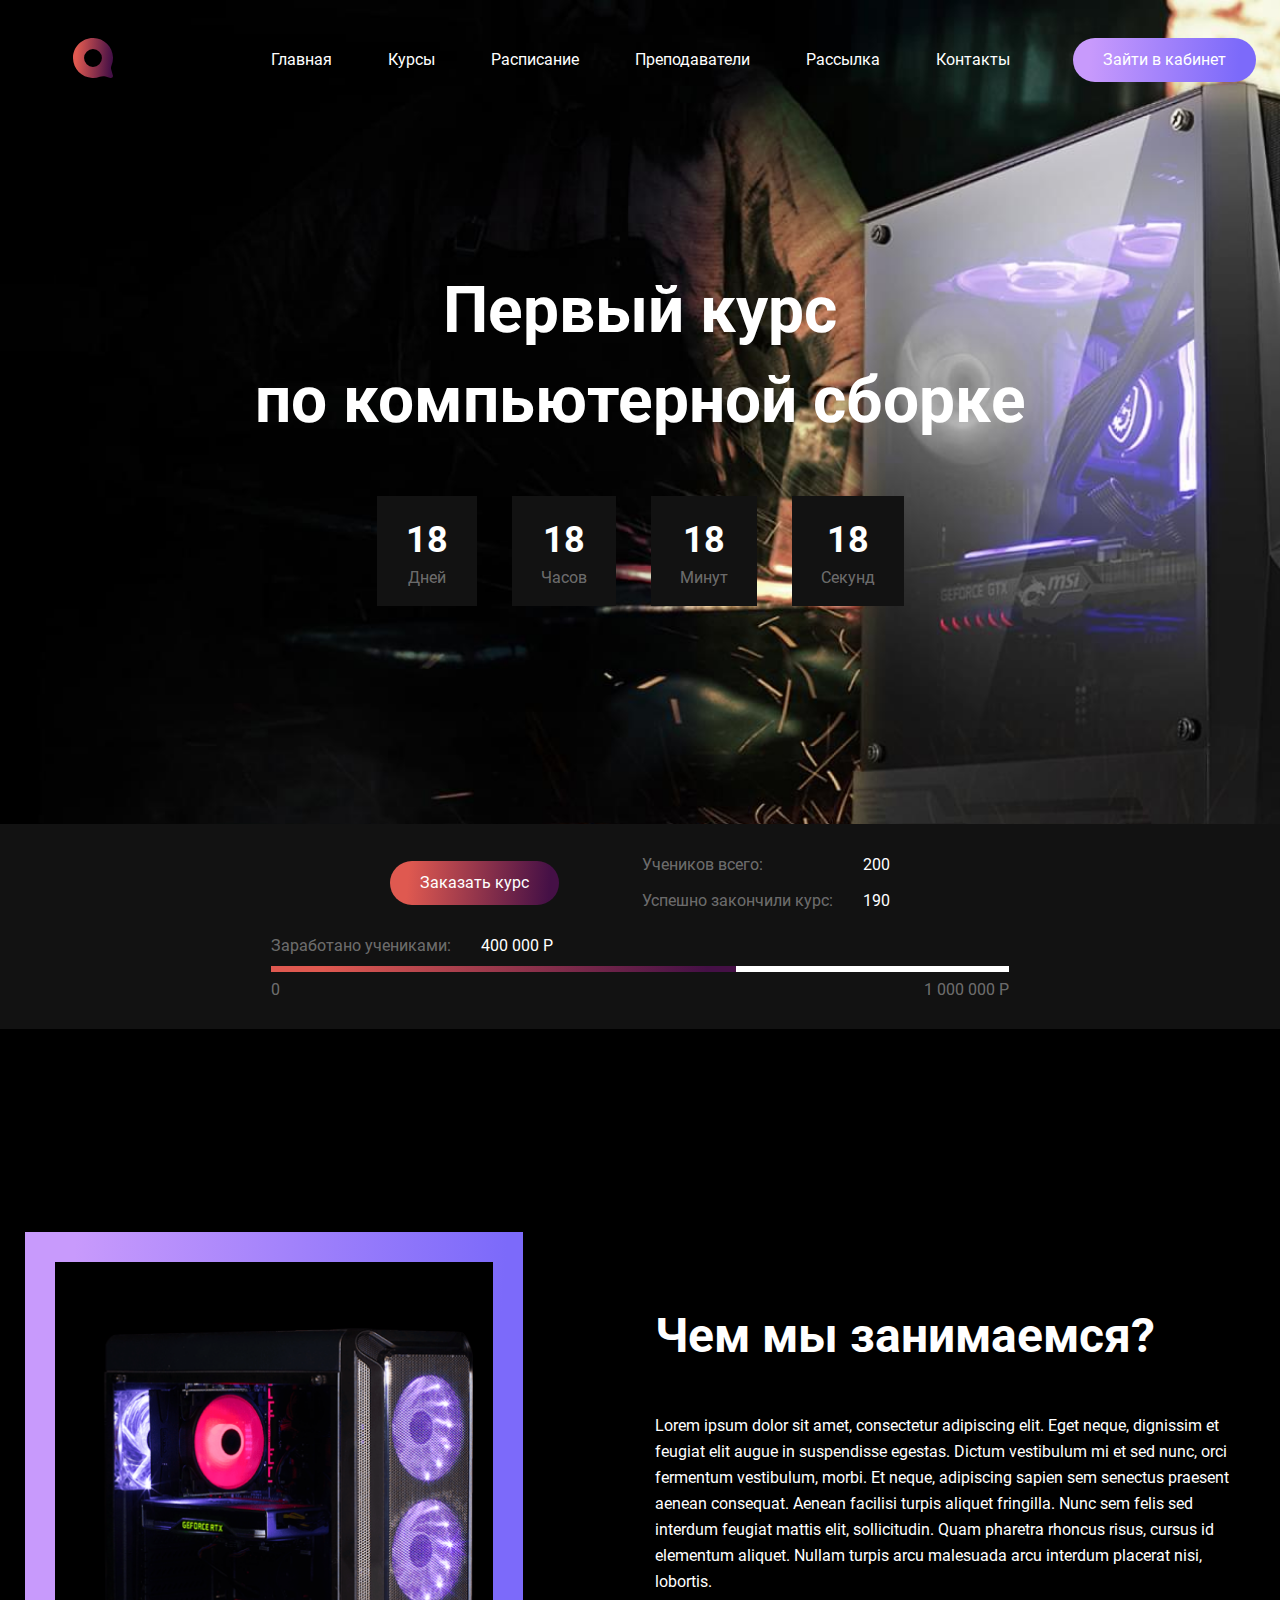
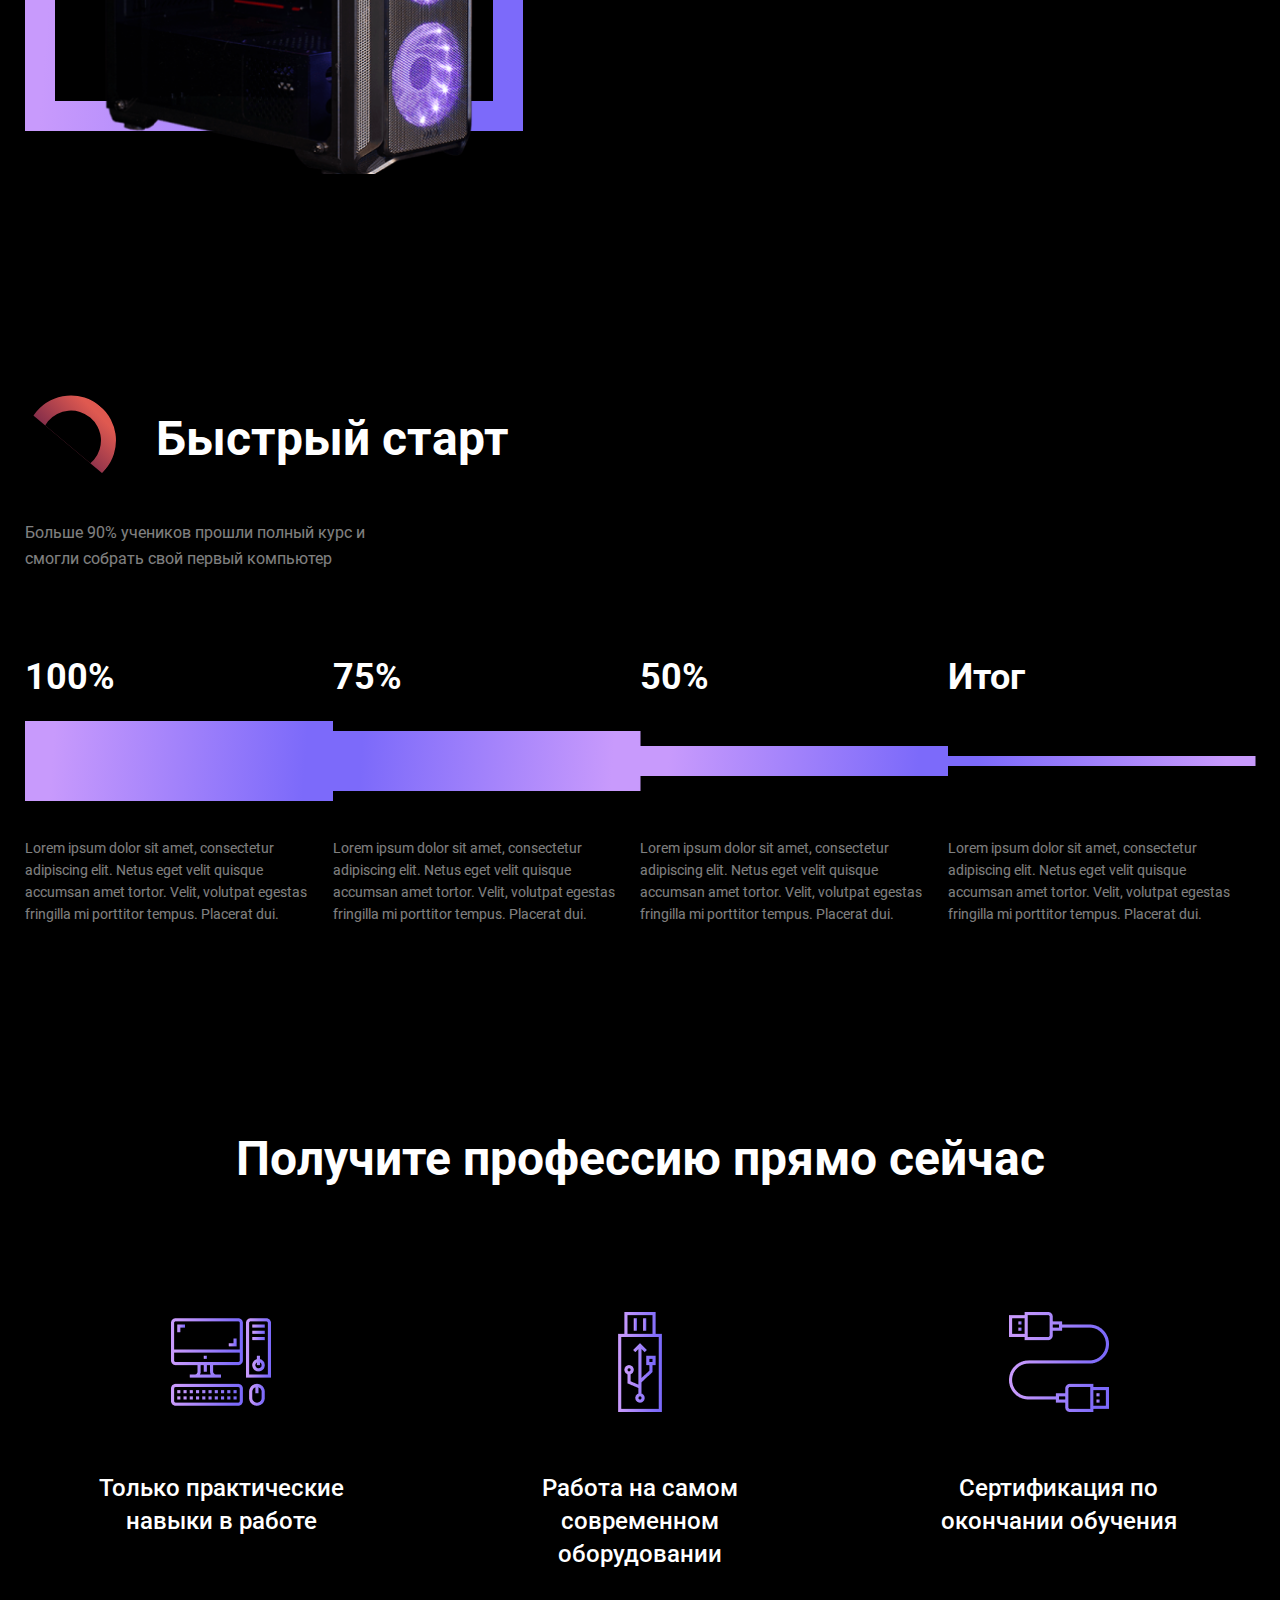
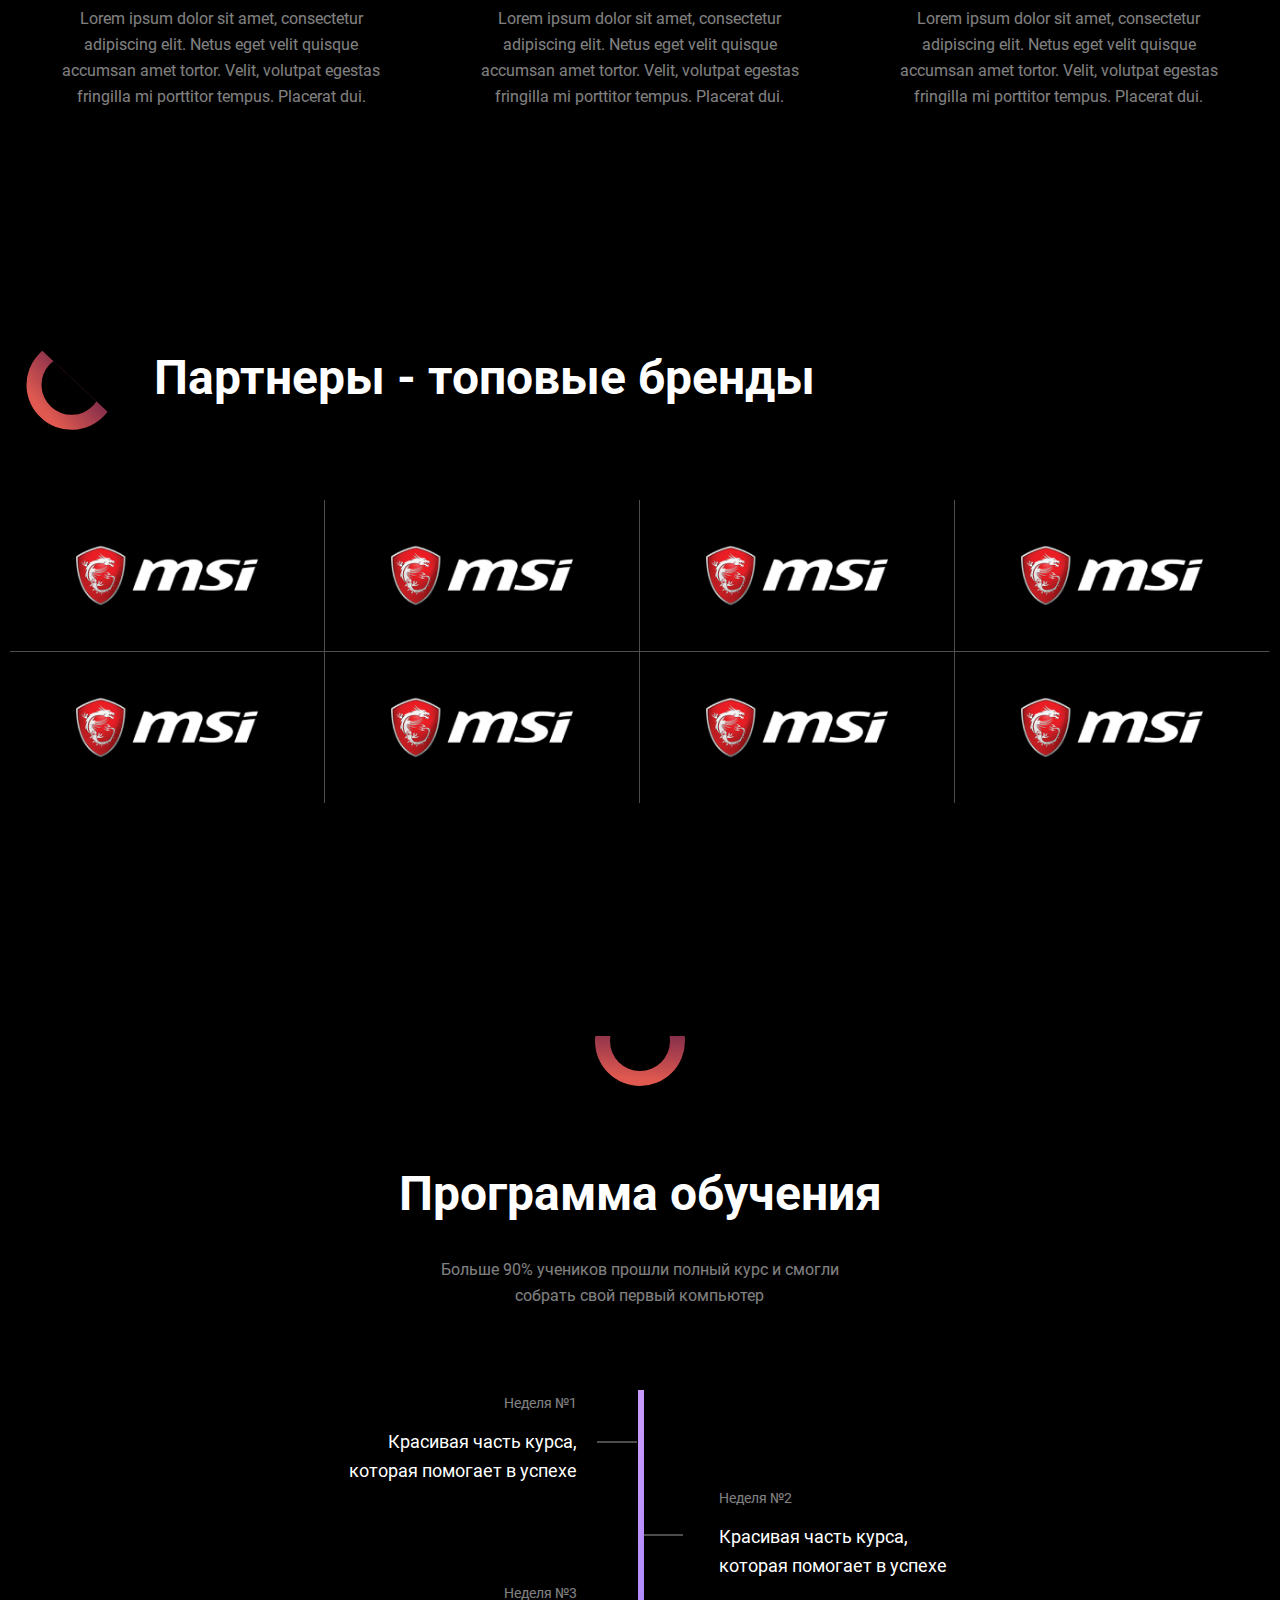
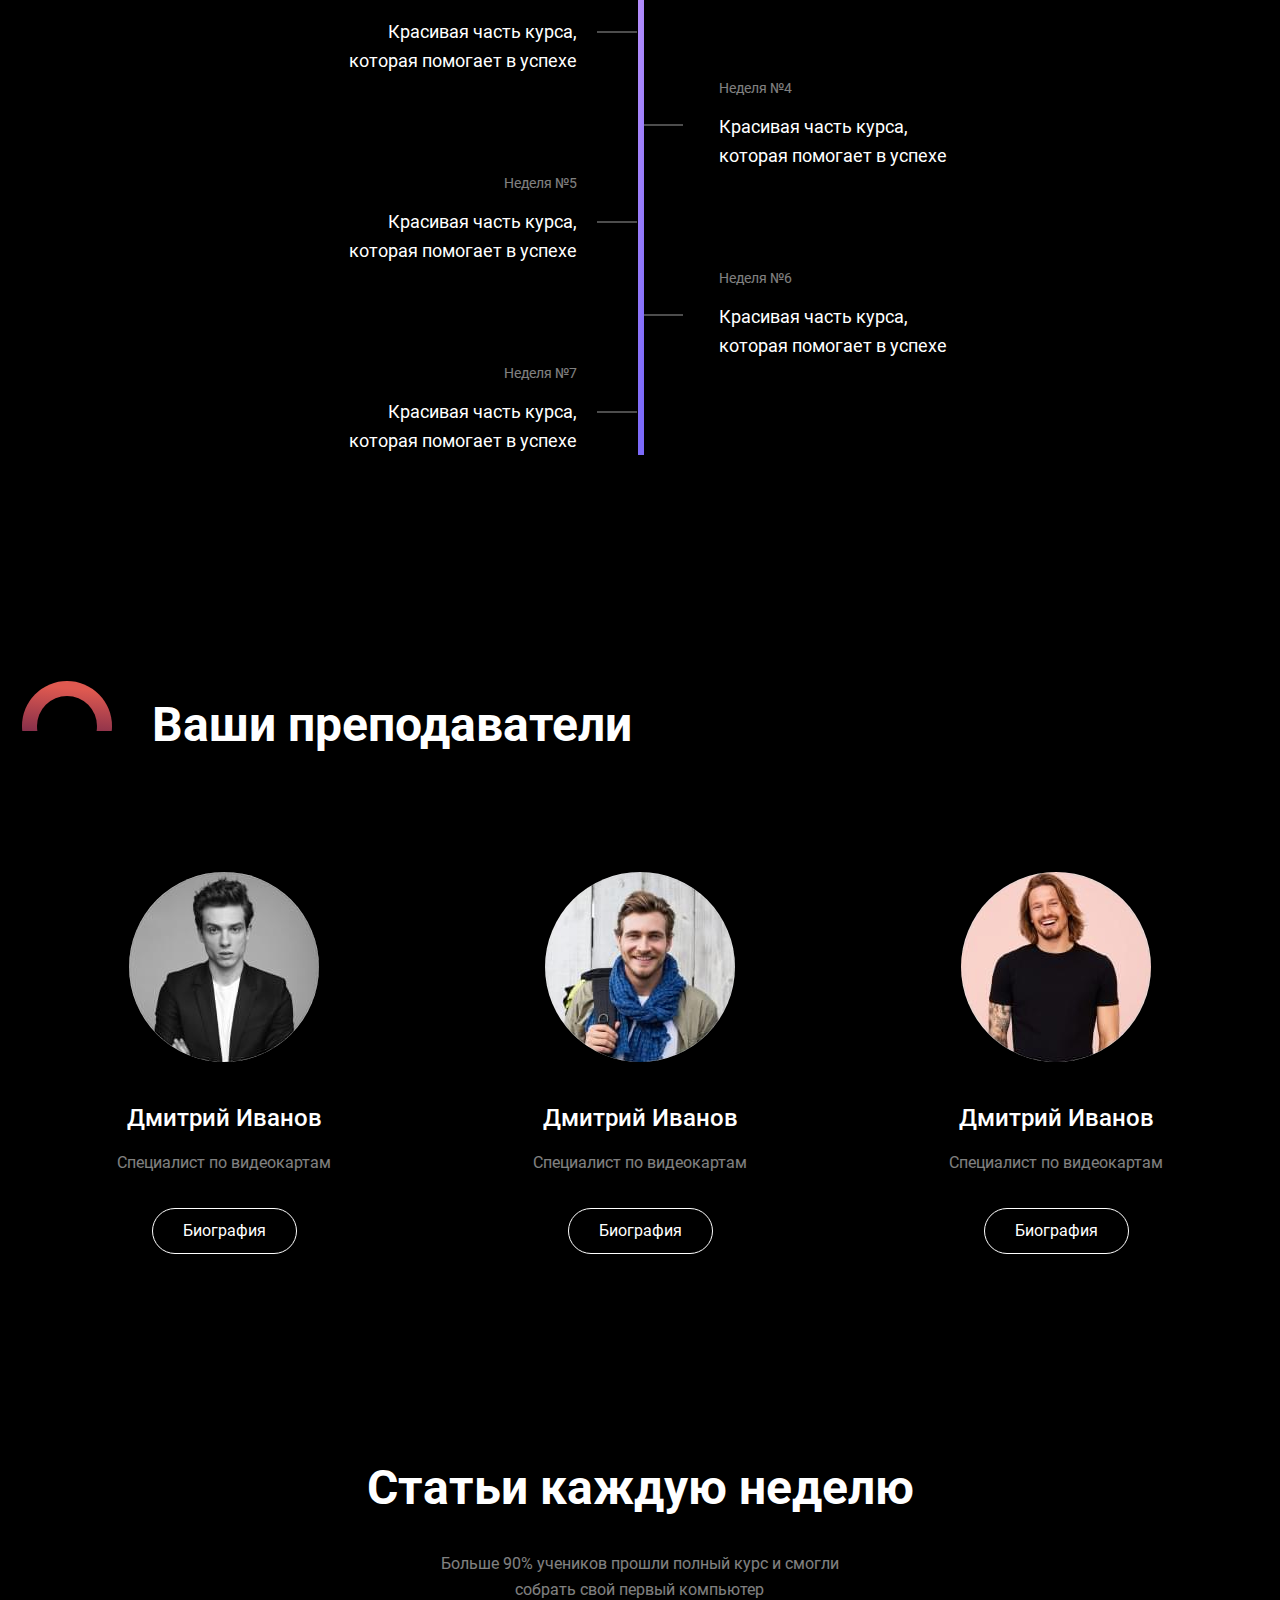
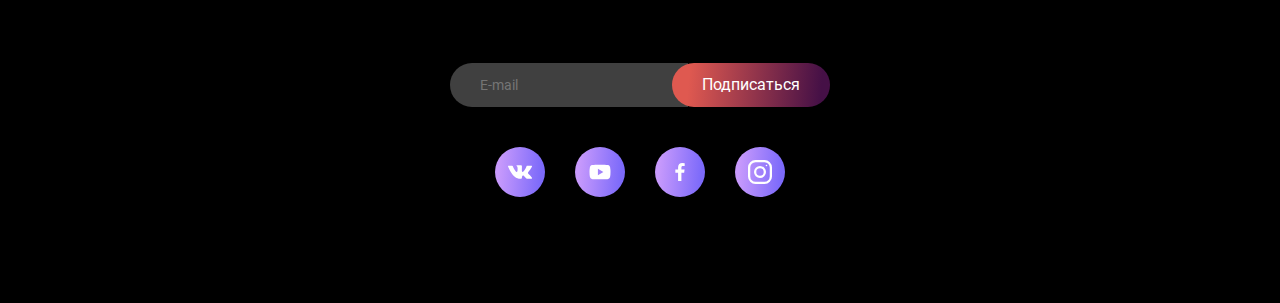
==== commit cb7522d2: "код-ревью" ====
--- a/docs/index.html
+++ b/docs/index.html
@@ -14,19 +14,6 @@
   </head>
 
   <body class="body js-body">
-    <section class="section">
-      <img class="pp" src="img/desktop.jpg" alt="">
-      <style>
-        .pp{
-          position: absolute;
-          top: 0;
-          left: 50%;
-          z-index: 999;
-          transform: translateX(-50%);
-          opacity: .6;
-          pointer-events: none;
-        }
-      </style>
       <header class="header">
         <div class="header__container container">
           <div class="header__top">
@@ -93,7 +80,7 @@
         </div>
         <div class="header__bottom">
           <div class="header__bottom-container container">
-            <button type="button" class="header__bottom-btn btn btn--brand btn--medium">Заказать курс</button>
+            <button type="button" class="header__bottom-btn btn btn--brand">Заказать курс</button>
             <div class="header__descr-list">
               <div class="header__descr-item descr">
                 Учеников всего:
@@ -320,10 +307,10 @@
           <h2 class="footer__h2 h2 h2--reponsive">Статьи каждую неделю</h2>
           <p class="footer__descr descr descr--transparent">Больше 90% учеников прошли полный курс и смогли собрать свой первый компьютер</p>
           <div class="footer__form">
-            <!-- <form action="send.php" method="post" class="footer__inputs"> -->
+            <form action="send.php" method="post" class="footer__inputs">
                 <input type="text" name="email" placeholder="E-mail" class="footer__input">
-                <button type="button" class="footer__send btn btn--brand"> Подписаться </button>
-            <!-- </form> -->
+                <button type="submit" class="footer__send btn btn--brand"> Подписаться </button>
+            </form>
           </div>
           <div class="footer__socials">
             <a href="#" class="footer__social"><img src="img/vk-icon.svg" alt="vk" class="footer__icon" width="24" height="24"></a>
@@ -333,7 +320,6 @@
           </div>
         </div>
       </footer>
-    </section> 
     <script>
         const body = document.querySelector('.js-body');
         const nav = document.querySelector('.js-nav');
